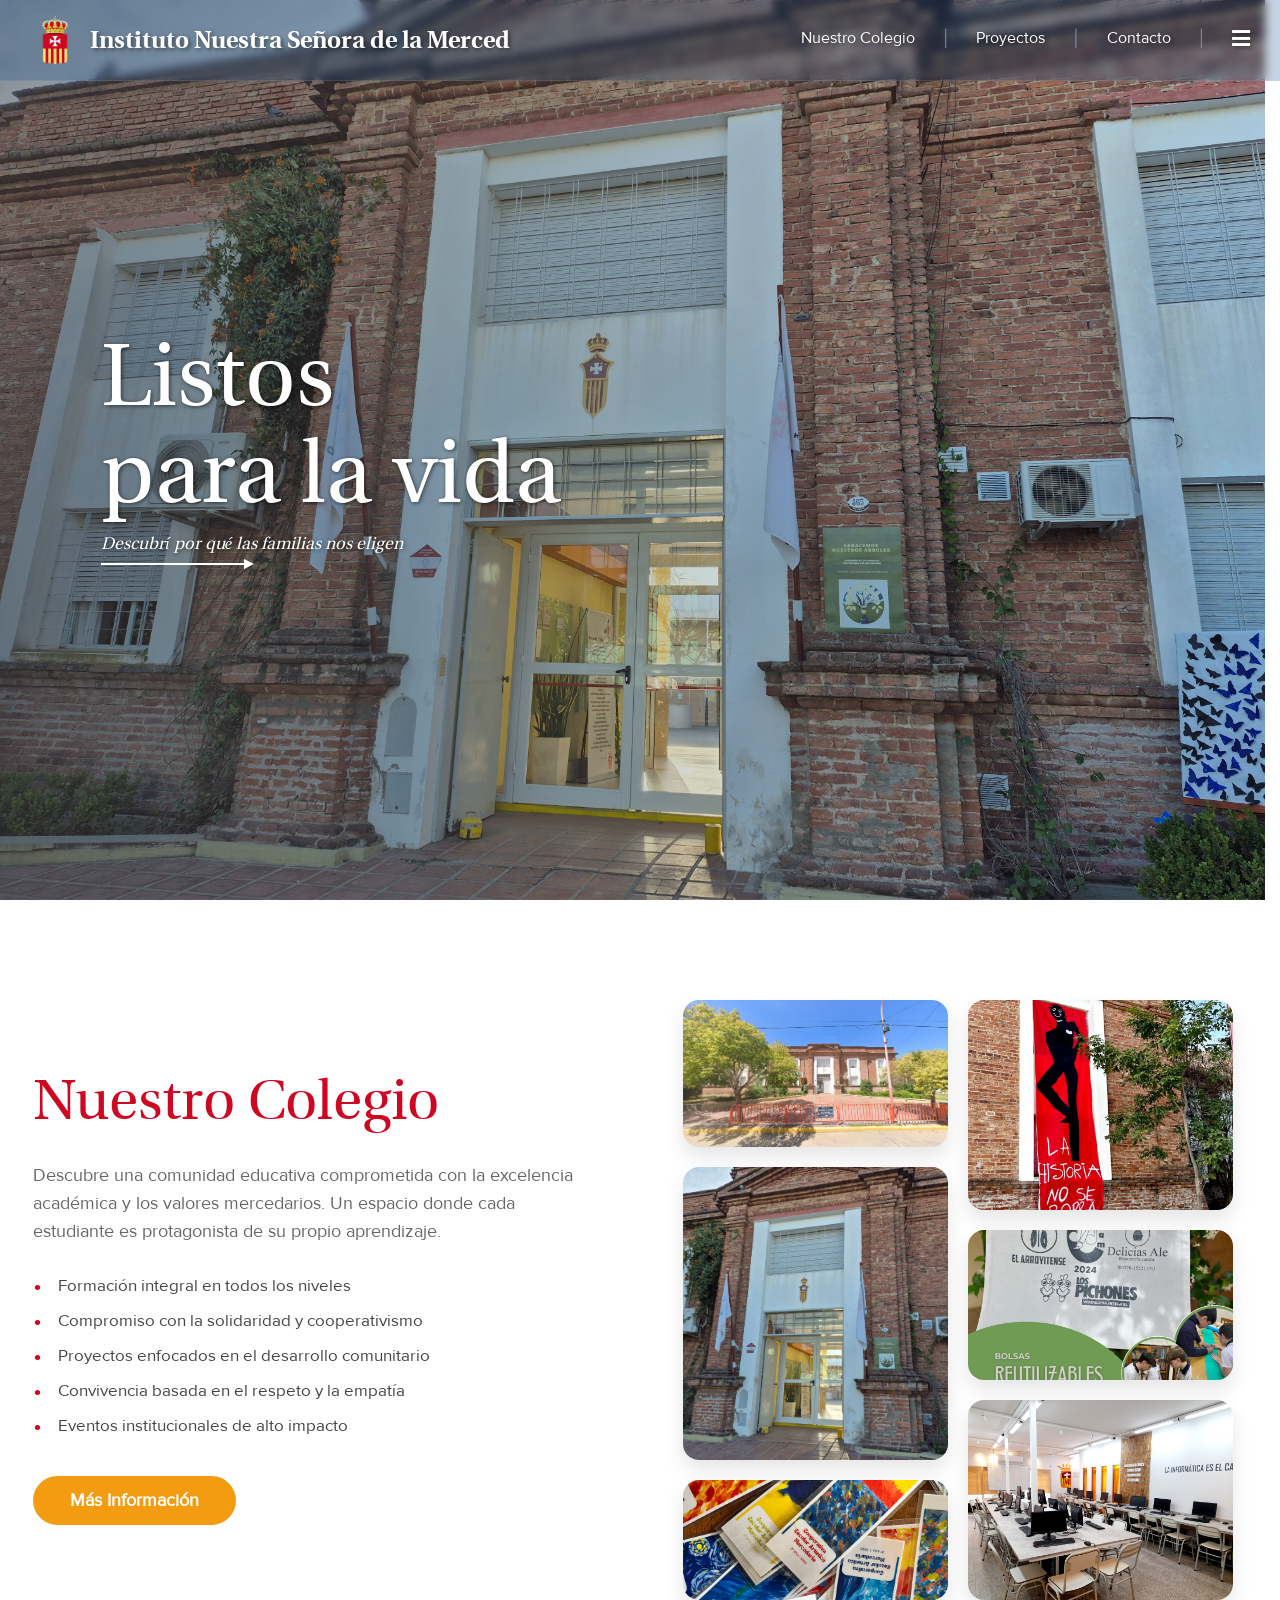
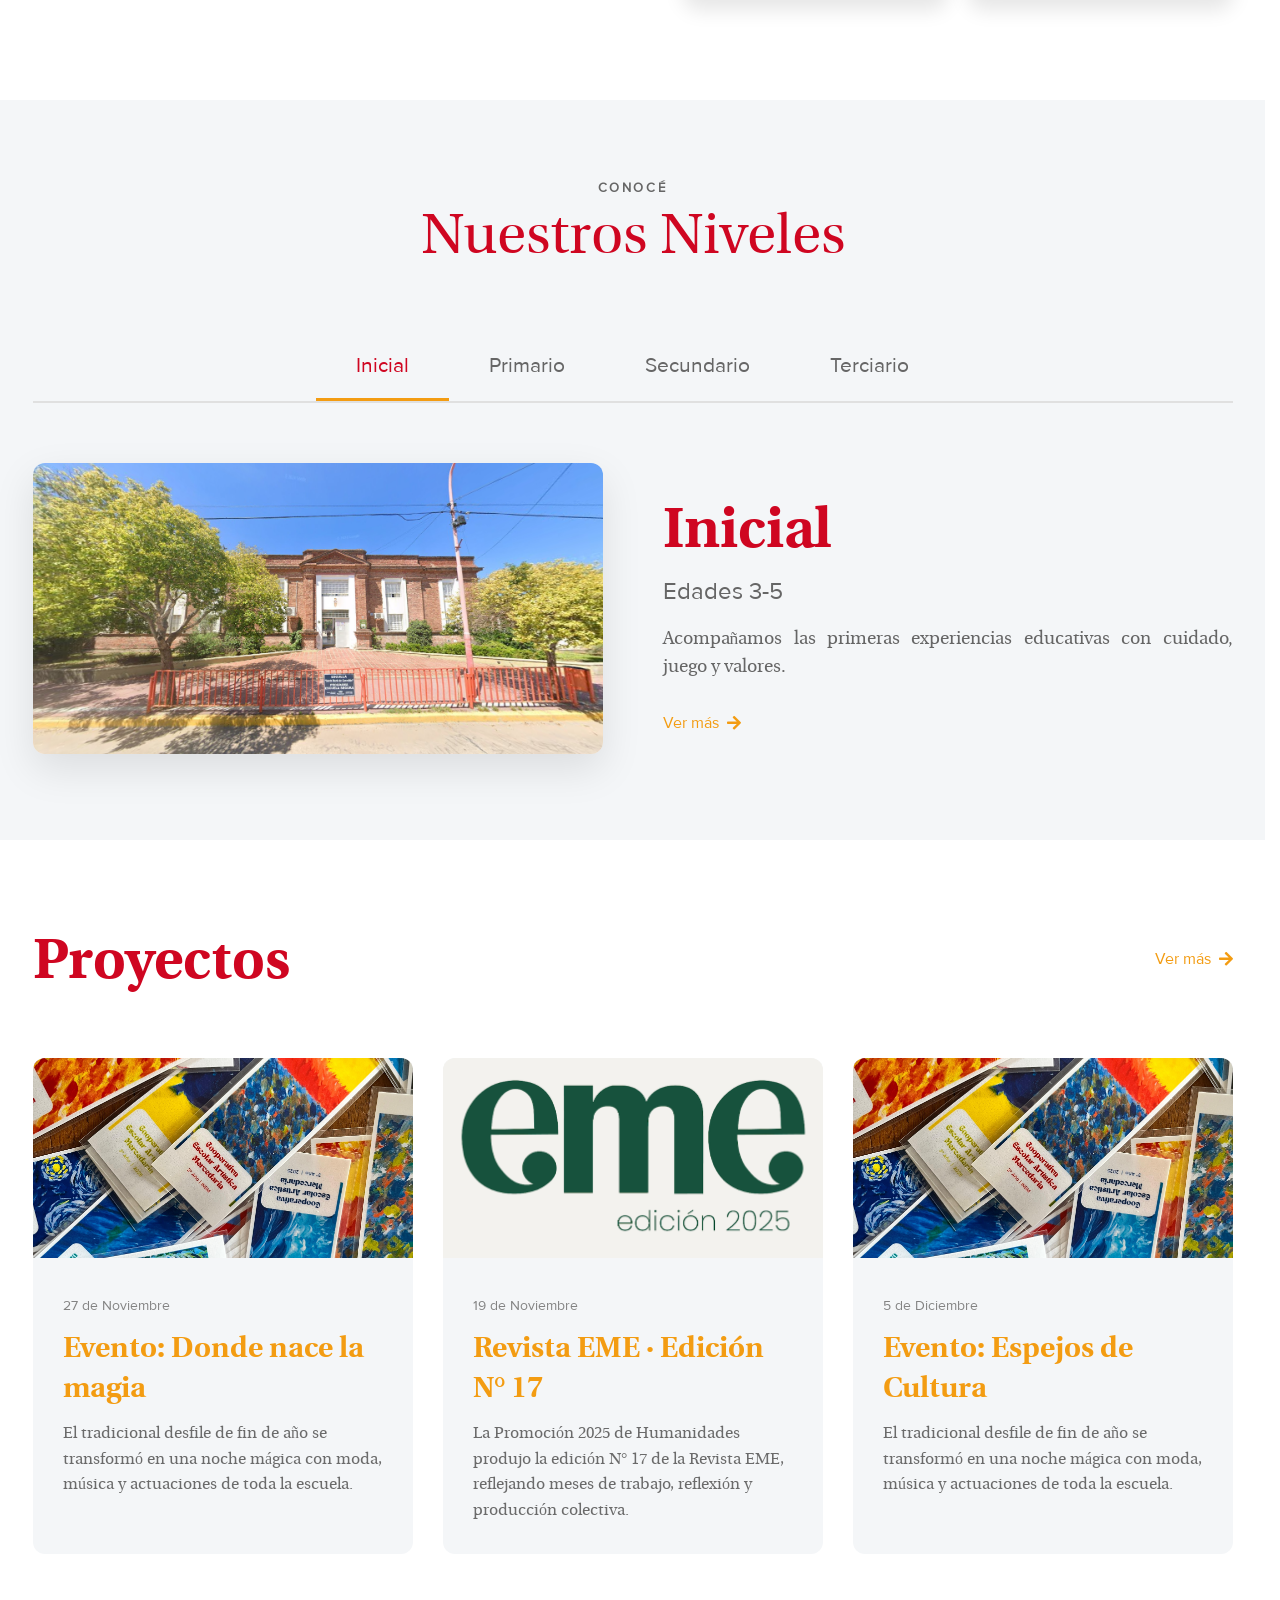
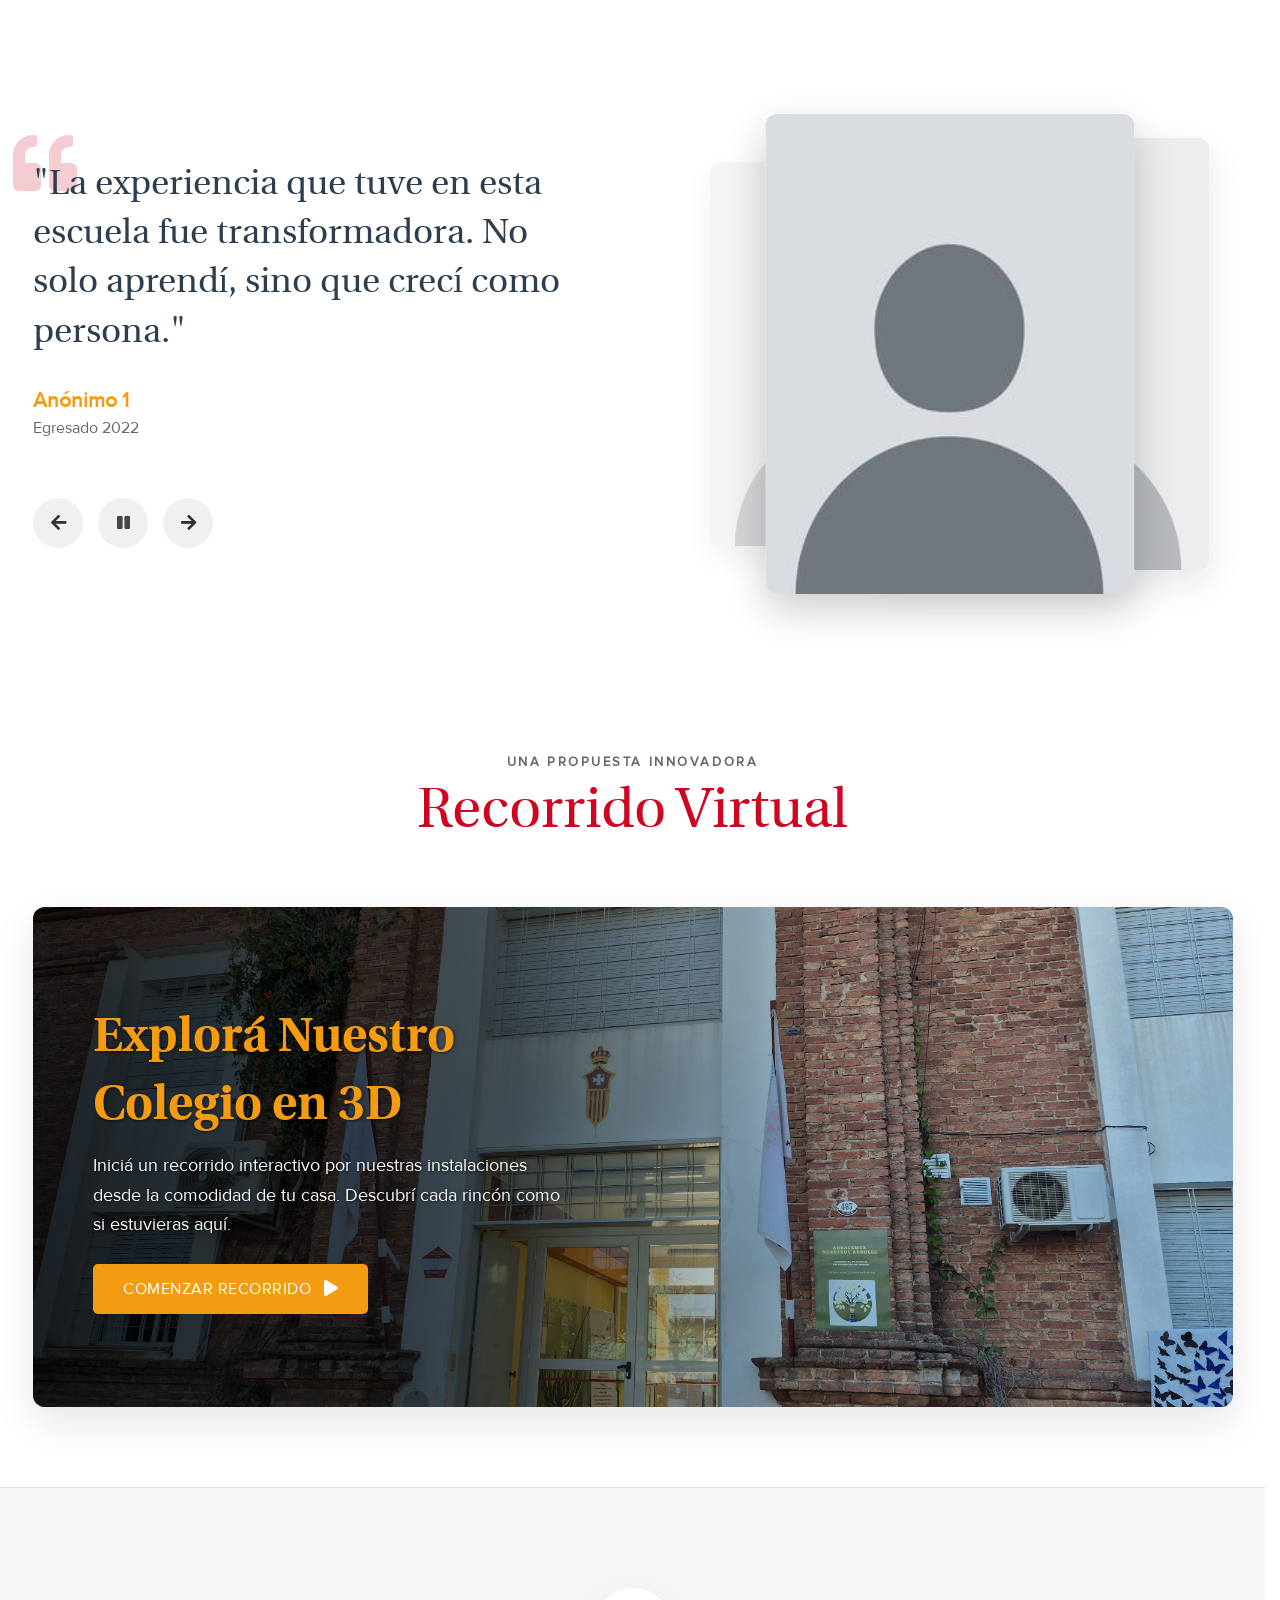
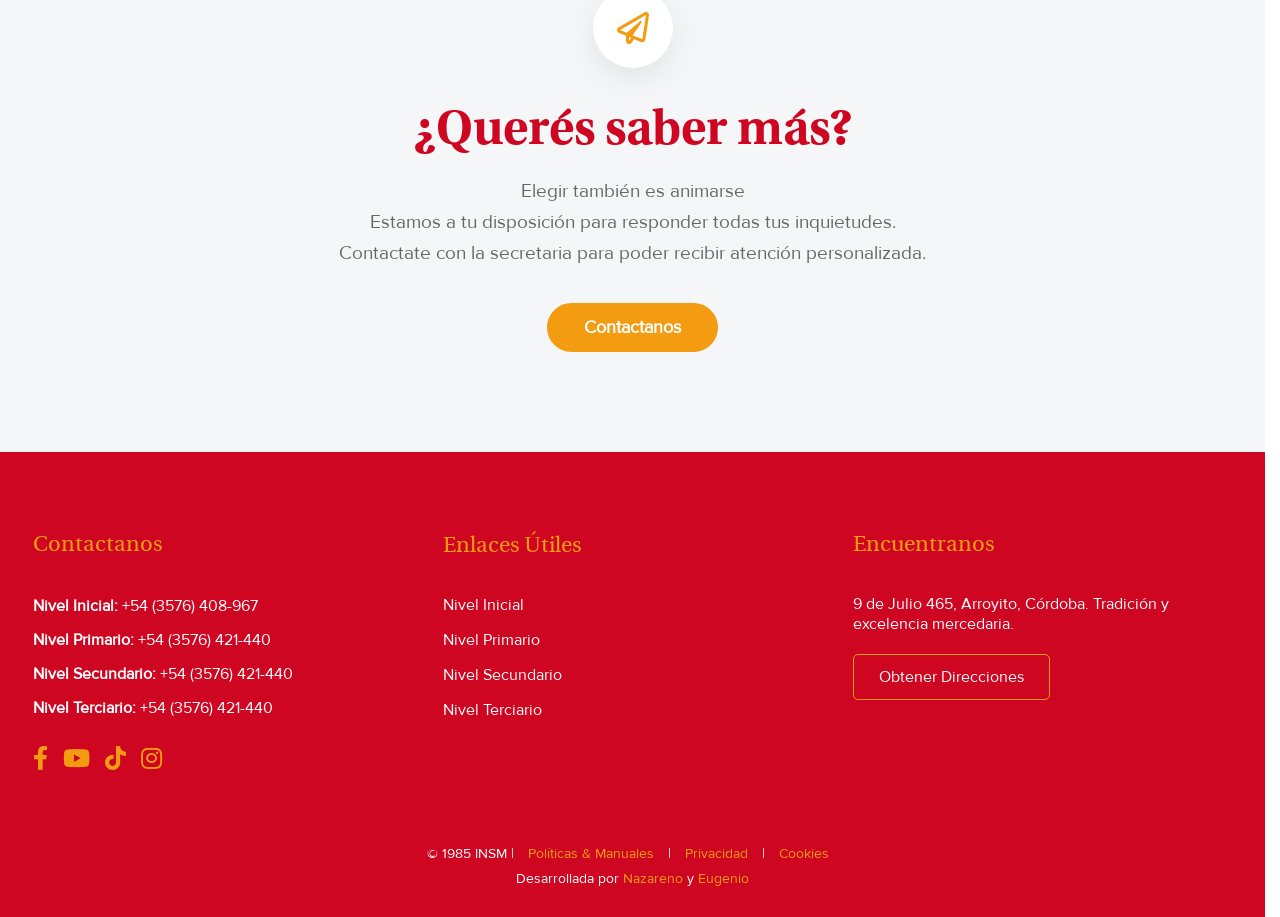
==== index.html @ c16359c1 "rjwdihoawdiho" ====
<!doctype html>
<html lang="es">
	<head>
		<meta charset="UTF-8" />
		<meta name="viewport" content="width=device-width, initial-scale=1.0" />
		<title>Instituto Nuestra Señora de la Merced | INSM</title>
		<meta
			name="description"
			content="Instituto Nuestra Señora de la Merced en Arroyito, Córdoba. Ofrecemos educación integral de calidad desde Nivel Inicial hasta Terciario, con una comunidad comprometida con los valores mercedarios y la excelencia académica."
		/>
		<meta
			name="keywords"
			content="INSM,Insm,insm, Instituto Nuestra Señora de la Merced, educación, colegio, escuela, Arroyito, Córdoba, nivel inicial, primaria, secundaria, terciario, formación docente, valores mercedarios, Santa Maria del Cervellon"
		/>
		<meta name="author" content="Instituto Nuestra Señora de la Merced" />
		<meta name="robots" content="index, follow" />

		<meta property="og:type" content="website" />
		<meta property="og:title" content="Instituto Nuestra Señora de la Merced | INSM" />
		<meta
			property="og:description"
			content="Comunidad educativa en Arroyito, Córdoba. Formación integral en valores y excelencia académica para todos los niveles educativos."
		/>
		<meta property="og:image" content="img/entrada.png" />

		<meta property="twitter:card" content="summary_large_image" />
		<meta property="twitter:title" content="Instituto Nuestra Señora de la Merced | INSM" />
		<meta
			property="twitter:description"
			content="Comunidad educativa en Arroyito, Córdoba. Formación integral en valores y excelencia académica para todos los niveles educativos."
		/>
		<meta property="twitter:image" content="img/entrada.png" />

		<style>
			/* --- Fuentes --- */
			@font-face {
				font-family: 'Heuristica';
				src: url('fonts/Heuristica-Regular.ttf') format('truetype');
				font-weight: normal;
				font-style: normal;
			}

			@font-face {
				font-family: 'Heuristica';
				src: url('fonts/Heuristica-Bold.ttf') format('truetype');
				font-weight: bold;
				font-style: normal;
			}

			@font-face {
				font-family: 'ProximaNova';
				src: url('fonts/ProximaNova-Regular.ttf') format('truetype');
				font-weight: normal;
				font-style: normal;
			}

			* {
				box-sizing: border-box;
				margin: 0;
				padding: 0;
			}

			/* Optimizaciones táctiles para móviles y tablets */
			a, button, [role="button"], 
			.projects-card, .level-tab, .testimonial-btn, 
			.unity-start-btn, .unity-close-btn, .view-more-btn, 
			.shortcut-item, .back-home-btn, .side-menu-links li a, 
			.social-icons a, .get-directions a {
				-webkit-tap-highlight-color: transparent;
				touch-action: manipulation;
			}

			html,
			body {
				width: 100%;
				overflow-x: hidden;
				margin: 0;
				padding: 0;
				position: relative;
			}

			html {
				scroll-behavior: smooth;
				scrollbar-gutter: stable; /* Previene el salto de layout al ocultar el scrollbar */
				overscroll-behavior-y: none; /* Evita que el fondo se separe y rebote de forma extraña */
			}

			body {
				font-family: 'Heuristica', serif;
				color: #333;
				animation: fadeInPage 0.5s ease-in-out;
			}

			body.fade-out {
				opacity: 0;
				transition: opacity 0.25s ease-in-out;
			}

			body.no-scroll,
			html.no-scroll {
				overflow: hidden !important;
				touch-action: none;
			}

			@keyframes fadeInPage {
				from {
					opacity: 0;
				}
				to {
					opacity: 1;
				}
			}

			/* --- CORRECCIÓN DE SCROLL (Para que el menú fijo no tape el título) --- */
			section {
				scroll-margin-top: 80px; /* Ajuste para dejar espacio arriba al navegar */
			}

			/* --- Menú Lateral de Navegación Rápida (Slider) --- */
			.side-menu {
				position: fixed;
				top: 0;
				right: 0;
				width: 100%;
				height: 100vh;
				z-index: 2000;
				visibility: hidden;
				pointer-events: none;
				overflow: hidden;
				transition: visibility 0.6s; /* Permite que la animación de salida termine antes de ocultar */
			}

			.side-menu.active {
				visibility: visible;
				pointer-events: all;
				transition: none; /* Aparece instantáneamente al activar */
			}

			.side-menu-overlay {
				position: absolute;
				top: 0;
				left: 0;
				width: 100%;
				height: 100%;
				background: rgba(0, 0, 0, 0.4);
				backdrop-filter: blur(8px);
				-webkit-backdrop-filter: blur(8px);
				opacity: 0;
				transition: opacity 0.6s ease; /* Sincronizado con el panel */
			}

			.side-menu.active .side-menu-overlay {
				opacity: 1;
			}

			.side-menu-content {
				position: absolute;
				top: 0;
				right: 0;
				width: 400px;
				height: 100%;
				height: 100dvh;
				background: #ffffff;
				transform: translateX(110%);
				transition: transform 0.6s cubic-bezier(0.4, 0, 0.2, 1); /* Curva más suave y orgánica */
				padding: 40px;
				box-shadow: -15px 0 50px rgba(0, 0, 0, 0.15);
				display: flex;
				flex-direction: column;
				box-sizing: border-box;
				overflow: hidden; /* BLOQUEO DE SCROLL EN EL PANEL PRINCIPAL */
			}

			.side-menu.active .side-menu-content {
				transform: translateX(0);
			}

			.side-menu-header {
				margin-bottom: 30px;
				border-bottom: 2px solid #f39c12;
				padding-bottom: 15px;
				flex-shrink: 0;
			}

			.side-menu-header h3 {
				font-family: 'Heuristica', serif;
				font-size: 1.8em;
				color: #cf0621;
				margin: 0;
				font-weight: normal;
			}

			.side-menu-links {
				list-style: none;
				padding: 0;
				margin: 0;
				flex-grow: 1;
				overflow-y: auto; /* SE MUESTRA SOLO SI ES NECESARIO */
				overflow-x: hidden;
				padding-right: 10px;
				scrollbar-width: thin; /* Firefox */
				scrollbar-color: #f39c12 #f4f6f8; /* Firefox */
				scrollbar-gutter: stable; /* RESERVA EL ESPACIO PARA EVITAR SALTOS */
			}

			/* --- Scrollbar personalizada visible SIN interacción cuando es necesaria --- */
			.side-menu-links::-webkit-scrollbar {
				width: 8px;
				display: block !important;
			}
			.side-menu-links::-webkit-scrollbar-track {
				background: #f4f6f8 !important; /* Fondo sólido para evitar que el SO la oculte */
				border-radius: 10px;
			}
			.side-menu-links::-webkit-scrollbar-thumb {
				background-color: #f39c12 !important;
				border-radius: 10px;
				border: 2px solid #f4f6f8;
			}

			.side-menu-links li {
				margin-bottom: 8px;
				opacity: 0;
				transform: translateX(40px);
				transition: all 0.5s cubic-bezier(0.16, 1, 0.3, 1);
			}

			/* --- Ocultar Accesos Globales en Desktop y Tablet (ya están en el header) --- */
			@media (min-width: 769px) {
				.side-menu-shortcuts,
				.side-menu-footer {
					display: none;
				}
			}

			.side-menu.active .side-menu-links li {
				opacity: 1;
				transform: translateX(0);
			}

			/* Delays restaurados para animación escalonada */
			.side-menu.active .side-menu-links li:nth-child(1) {
				transition-delay: 0.15s;
			}
			.side-menu.active .side-menu-links li:nth-child(2) {
				transition-delay: 0.20s;
			}
			.side-menu.active .side-menu-links li:nth-child(3) {
				transition-delay: 0.25s;
			}
			.side-menu.active .side-menu-links li:nth-child(4) {
				transition-delay: 0.30s;
			}
			.side-menu.active .side-menu-links li:nth-child(5) {
				transition-delay: 0.35s;
			}
			.side-menu-links li a {
				display: flex;
				align-items: center;
				gap: 15px;
				padding: 12px 15px;
				text-decoration: none;
				color: #555;
				font-family: 'ProximaNova', sans-serif;
				font-size: 1.1em;
				border-radius: 12px;
				/* Aceleración de Hardware */
				will-change: transform;
				transform: translate3d(0, 0, 0);
				transition:
					transform 0.25s cubic-bezier(0.16, 1, 0.3, 1),
					background-color 0.25s ease,
					color 0.25s ease,
					padding-left 0.25s ease;
			}

			.side-menu-links li a i {
				width: 24px;
				text-align: center;
				color: #f39c12;
				font-size: 1.2em;
			}

			/* --- HOVERS: Solo para Computadoras --- */
			@media (hover: hover) {
				.side-menu-links li a:hover {
					background-color: #f4f6f8;
					color: #cf0621;
					padding-left: 20px;
				}
				.side-menu-links li a:hover i {
					color: #cf0621;
					transform: scale(1.2);
				}
				.shortcut-item:hover {
					background: #ffffff;
					border-color: #cf0621;
					color: #cf0621;
					transform: translateY(-2px);
					box-shadow: 0 4px 10px rgba(207, 6, 33, 0.1);
				}
				.shortcut-item:hover i {
					color: #cf0621;
				}
				.shortcut-item:active,
				.shortcut-item.active-press {
					background: #ffffff;
					border-color: #cf0621;
					color: #cf0621;
				}
				.back-home-btn:hover {
					background-color: #cf0621;
					transform: translate3d(0, -2px, 0);
					box-shadow: 0 5px 15px rgba(207, 6, 33, 0.2);
				}
				.back-home-btn:active,
				.back-home-btn.active-press {
					background-color: #cf0621;
				}
			}

			/* Feedback táctil suave para móviles y tablets */
			.side-menu-links li a:active,
			.side-menu-links li a.active-press {
				background-color: #f0f0f0;
				opacity: 0.8;
				transform: scale(0.95) translate3d(0, 0, 0);
				transition:
					background-color 0.15s ease,
					transform 0.15s cubic-bezier(0.16, 1, 0.3, 1);
			}

			.shortcut-item:active,
			.shortcut-item.active-press {
				background-color: #f0f0f0;
				opacity: 0.8;
				transform: scale(0.95) translate3d(0, 2px, 0);
				box-shadow: 0 2px 4px rgba(0, 0, 0, 0.05);
				transition:
					transform 0.15s cubic-bezier(0.16, 1, 0.3, 1),
					box-shadow 0.15s cubic-bezier(0.16, 1, 0.3, 1);
			}

			.back-home-btn:active,
			.back-home-btn.active-press {
				transform: scale(0.95) translate3d(0, 2px, 0);
				box-shadow: 0 2px 4px rgba(0, 0, 0, 0.1);
				transition:
					transform 0.15s cubic-bezier(0.16, 1, 0.3, 1),
					box-shadow 0.15s cubic-bezier(0.16, 1, 0.3, 1);
			}
			@media (hover: hover) {
				.shortcut-item:active,
				.shortcut-item.active-press {
					transform: scale(0.95) translate3d(0, 0, 0);
				}
				.back-home-btn:active,
				.back-home-btn.active-press {
					transform: scale(0.95) translate3d(0, 0, 0);
				}
			}

			/* --- Accesos Rápidos Globales --- */
			.side-menu-shortcuts {
				margin-top: auto; /* ANCLAJE AL FONDO */
				padding-top: 20px;
				border-top: 1px solid #eee;
				flex-shrink: 0;
			}

			.side-menu-shortcuts h4 {
				font-family: 'ProximaNova', sans-serif;
				font-size: 0.85em;
				text-transform: uppercase;
				letter-spacing: 1px;
				color: #999;
				margin: 0 0 15px 0;
			}

			.shortcut-grid {
				display: grid;
				grid-template-columns: repeat(2, 1fr);
				gap: 10px;
				align-items: stretch;
			}

			.shortcut-item {
				display: flex;
				align-items: center;
				gap: 10px;
				padding: 12px;
				background: #f8f9fa;
				border-radius: 10px;
				text-decoration: none;
				color: #666;
				font-family: 'ProximaNova', sans-serif;
				font-size: 0.9em;
				border: 1px solid transparent;
				min-height: 54px; /* Unifica el tamaño vertical */
				box-sizing: border-box;
				/* Aceleración de Hardware */
				will-change: transform, box-shadow;
				transform: translate3d(0, 0, 0);
				backface-visibility: hidden;
				transition:
					transform 0.25s cubic-bezier(0.16, 1, 0.3, 1),
					box-shadow 0.25s cubic-bezier(0.16, 1, 0.3, 1),
					background-color 0.4s cubic-bezier(0.16, 1, 0.3, 1),
					border-color 0.4s cubic-bezier(0.16, 1, 0.3, 1);
			}

			.shortcut-item i {
				color: #f39c12;
				font-size: 1.1em;
				flex-shrink: 0;
			}

			.side-menu-footer {
				margin-top: 20px;
				flex-shrink: 0;
			}

			.back-home-btn {
				display: flex;
				align-items: center;
				justify-content: center;
				gap: 10px;
				padding: 14px;
				background-color: #f39c12;
				color: white;
				text-decoration: none;
				font-family: 'ProximaNova', sans-serif;
				font-weight: bold;
				border-radius: 50px;
				/* Aceleración de Hardware */
				will-change: transform, box-shadow;
				transform: translate3d(0, 0, 0);
				backface-visibility: hidden;
				transition:
					transform 0.25s cubic-bezier(0.16, 1, 0.3, 1),
					box-shadow 0.25s cubic-bezier(0.16, 1, 0.3, 1),
					background-color 0.4s cubic-bezier(0.16, 1, 0.3, 1);
			}

			/* Adaptabilidad de tamaños finales */
			@media (max-width: 1024px) {
				.side-menu-content {
					width: 380px;
					padding: 30px;
				}
			}
			@media (max-width: 768px) {
				.side-menu-content {
					width: 340px;
					padding: 25px;
				}
			}
			@media (max-width: 480px) {
				.side-menu-content {
					width: 88%;
					padding: 20px;
				}
			}

			/* --- Animaciones de entrada --- */
			@keyframes fadeInDown {
				from {
					opacity: 0;
					transform: translateY(-20px);
				}
				to {
					opacity: 1;
					transform: translateY(0);
				}
			}

			@keyframes fadeInUp {
				from {
					opacity: 0;
					transform: translateY(20px);
				}
				to {
					opacity: 1;
					transform: translateY(0);
				}
			}

			@keyframes fadeInLeft {
				from {
					opacity: 0;
					transform: translateX(-20px);
				}
				to {
					opacity: 1;
					transform: translateX(0);
				}
			}

			@keyframes fadeInRight {
				from {
					opacity: 0;
					transform: translateX(20px);
				}
				to {
					opacity: 1;
					transform: translateX(0);
				}
			}

			@keyframes fadeIn {
				from {
					opacity: 0;
				}
				to {
					opacity: 1;
				}
			}

			/* --- Header --- */
			.header-main {
				background-color: rgba(26, 79, 141, 0.25); /* Fondo 75% transparente */
				backdrop-filter: blur(5px); /* Efecto de desenfoque para mejor legibilidad */
				-webkit-backdrop-filter: blur(5px); /* Soporte para Safari */
				color: white;
				padding: 15px 30px;
				display: flex;
				justify-content: space-between;
				align-items: center;
				position: fixed; /* Cambiado de absolute a fixed */
				top: 0;
				left: 0;
				right: 0;
				z-index: 100;
				border-bottom: 1px solid rgba(255, 255, 255, 0.1); /* Sutil borde inferior */
				transition: all 0.3s ease; /* Transición suave para cambios */
			}
			.header-main .logo {
				display: flex;
				align-items: center;
				font-size: 1.5em;
				font-weight: bold;
				text-shadow: 2px 2px 4px rgba(0, 0, 0, 0.5); /* Sombra para mejor legibilidad */
			}
			.header-main .logo a {
				display: flex;
				align-items: center;
				text-decoration: none;
				color: white;
				/* Aceleración de Hardware */
				will-change: transform;
				transform: translate3d(0, 0, 0);
				transition: transform 0.25s cubic-bezier(0.16, 1, 0.3, 1);
			}
			.header-main .logo a:hover {
				color: white; /* Mantiene el color original */
			}
			.header-main .logo a:active,
			.header-main .logo a.active-press {
				transform: scale(0.95) translate3d(0, 0, 0);
				transition: transform 0.15s cubic-bezier(0.16, 1, 0.3, 1);
			}
			.header-main .logo img {
				height: 50px;
				margin-right: 10px;
			}
			.header-main nav ul {
				list-style: none;
				margin: 0;
				padding: 0;
				display: flex;
				gap: 25px;
				align-items: center;
			}
			.header-main nav ul li:not(:last-child)::after {
				content: '│';
				color: rgba(130, 163, 189, 0.8);
				margin-left: 25px;
				font-weight: bold;
			}
			.header-main nav ul li a {
				text-decoration: none;
				color: white;
				font-family: 'ProximaNova', sans-serif;
				font-size: 1em;
				text-shadow: 2px 2px 4px rgba(0, 0, 0, 0.5); /* Sombra para mejor legibilidad */
				position: relative;
				padding-bottom: 5px;
				display: inline-block;
				/* Aceleración de Hardware */
				will-change: transform;
				transform: translate3d(0, 0, 0);
				transition:
					color 0.3s ease,
					transform 0.25s cubic-bezier(0.16, 1, 0.3, 1);
			}
			.header-main nav ul li a:active,
			.header-main nav ul li a.active-press {
				transform: scale(0.95) translate3d(0, 0, 0);
				transition: transform 0.15s cubic-bezier(0.16, 1, 0.3, 1);
			}
			/* Animación de línea inferior para enlaces del menú */
			.header-main nav ul li:not(:last-child) a::after {
				content: '';
				position: absolute;
				bottom: 0;
				left: 0;
				width: 100%;
				height: 2px;
				background: linear-gradient(90deg, #fff, rgba(255, 255, 255, 0.7));
				transform: scaleX(0);
				transform-origin: left;
				transition: transform 0.4s cubic-bezier(0.25, 0.46, 0.45, 0.94);
			}
			.header-main nav ul li:not(:last-child) a:hover::after {
				transform: scaleX(1);
			}
			.header-main nav ul li a:hover {
				color: #f39c12;
			}
			.header-main .menu-icon {
				font-size: 1.3em;
				cursor: pointer;
				text-shadow: 2px 2px 4px rgba(0, 0, 0, 0.5);
				display: inline-block;
				/* Aceleración de Hardware */
				will-change: transform;
				transform: translate3d(0, 0, 0);
				transition: transform 0.25s cubic-bezier(0.16, 1, 0.3, 1);
			}
			.header-main .menu-icon:active,
			.header-main .menu-icon.active-press {
				transform: scale(0.95) translate3d(0, 0, 0);
				transition: transform 0.15s cubic-bezier(0.16, 1, 0.3, 1);
			}

			.hero-section {
				position: relative;
				width: 100%;
				height: 100vh;
				height: 100dvh;
				display: flex;
				flex-direction: column;
				justify-content: center;
				padding-left: 8%;
				box-sizing: border-box;
				text-shadow: 1px 1px 4px rgba(0, 0, 0, 0.6);
				overflow: hidden; /* Necesario para el zoom del fondo */
			}

			/* Imagen de Fondo con Zoom */
			.hero-section::after {
				content: '';
				position: absolute;
				top: 0;
				left: 0;
				width: 100%;
				height: 100%;
				background: url('img/20250806_092322.jpg') no-repeat center center;
				background-size: cover;
				z-index: 0;
				transform: scale(var(--hero-scale, 1));
				will-change: transform;
				transition: transform 0.3s ease-out;
			}

			/* Gradiente Oscuro */
			.hero-section::before {
				content: '';
				position: absolute;
				top: 0;
				left: 0;
				width: 100%;
				height: 100%;
				background: linear-gradient(to right, rgba(70, 68, 68, 0.5), rgba(0, 0, 0, 0));
				z-index: 1;
			}

			.hero-content {
				position: relative;
				z-index: 2;
			}

			.hero-line-1,
			.hero-line-2 {
				display: block;
			}

			.hero-content p {
				font-size: 1.05em;
				margin-top: 5px;
				max-width: 500px;
				color: white;
				font-style: italic;
				display: flex;
				flex-direction: column;
				gap: 8px;
				cursor: pointer;
				visibility: hidden; /* Hidden initially, shown by JS */
			}

			.hero-content h1 {
				font-size: 5.5em;
				margin: 0;
				line-height: 1.1;
				font-weight: normal;
				color: white;
				visibility: hidden; /* Hidden initially, shown by JS */
			}

			@keyframes riseIn {
				0% {
					transform: translateY(120%) scaleY(1.05);
					opacity: 0;
				}
				60% {
					transform: translateY(-6%) scaleY(0.95);
					opacity: 1;
				}
				80% {
					transform: translateY(2%) scaleY(1.02);
				}
				100% {
					transform: translateY(0) scaleY(1);
					opacity: 1; /* Ensure text remains visible */
				}
			}

			.letter {
				display: inline-block;
				opacity: 0;
				white-space: pre;
			}

			.hero-arrow {
				width: 145px;
				height: 2px;
				background-color: white;
				position: relative;
				transition: width 0.8s ease;
				align-self: flex-start;
				transform-origin: left;
			}

			.hero-arrow::after {
				content: '';
				position: absolute;
				right: -8px;
				top: -4px;
				width: 0;
				height: 0;
				border-left: 10px solid white;
				border-top: 5px solid transparent;
				border-bottom: 5px solid transparent;
				transition: transform 0.3s ease;
			}

			.hero-content p:hover .hero-arrow {
				width: 165px;
			}

			.hero-content p:hover .hero-arrow::after {
				transform: scale(1.2);
			}

			/* --- NUEVA SECCIÓN: NUESTRO COLEGIO --- */
			.college-section {
				padding: 100px 20px;
				background-color: #ffffff;
				display: flex;
				justify-content: center;
			}

			.college-container {
				max-width: 1200px;
				width: 100%;
				display: flex;
				gap: 80px;
				align-items: center;
			}

			.college-text {
				flex: 1;
				padding-right: 20px;
			}

			.college-text h2 {
				font-family: 'Heuristica', serif;
				font-size: 3.5em;
				color: #cf0621; /* Color rojo institucional */
				margin: 0 0 25px 0;
				font-weight: normal;
				line-height: 1.1;
			}

			.college-text p {
				font-family: 'ProximaNova', sans-serif;
				font-size: 1.1em;
				color: #666;
				line-height: 1.6;
				margin-bottom: 30px;
			}

			.college-features {
				list-style: none;
				padding: 0;
				margin: 0 0 40px 0;
			}

			.college-features li {
				font-family: 'ProximaNova', sans-serif;
				font-size: 1.05em;
				color: #444;
				margin-bottom: 15px;
				padding-left: 25px;
				position: relative;
			}

			.college-features li::before {
				content: '•';
				color: #cf0621; /* Punto rojo */
				font-size: 1.5em;
				position: absolute;
				left: 0;
				top: -5px;
			}

			/* Galería estilo mosaico */
			.college-gallery {
				flex: 1;
				display: flex;
				gap: 20px;
				height: 600px; /* Altura fija para controlar la proporción */
			}

			.gallery-col {
				flex: 1;
				display: flex;
				flex-direction: column;
				gap: 20px;
			}

			.gallery-col img {
				width: 100%;
				border-radius: 16px;
				object-fit: cover;
				transition: transform 0.3s ease;
				box-shadow: 0 10px 20px rgba(0, 0, 0, 0.1);
			}

			.gallery-col img:hover {
				transform: scale(1.02);
			}

			/* Control de alturas para imitar la referencia - Más irregular */
			/* Columna Izquierda: Destaca la del medio (tipo Estatua de la Libertad en ref) */
			.col-1 img:nth-child(1) {
				height: 25%;
			}
			.col-1 img:nth-child(2) {
				height: 50%;
			} /* La más alta del conjunto */
			.col-1 img:nth-child(3) {
				height: 20%;
			}

			/* Columna Derecha: Alturas variadas y desfasadas respecto a la izquierda */
			.col-2 img:nth-child(1) {
				height: 35%;
			}
			.col-2 img:nth-child(2) {
				height: 25%;
			}
			.col-2 img:nth-child(3) {
				height: 35%;
			}

			/* --- Sección de Niveles Educativos --- */
			.levels-section {
				padding: 80px 20px;
				background-color: #f4f6f8;
				text-align: center;
			}

			.levels-container {
				max-width: 1200px;
				margin: 0 auto;
			}

			.levels-title h2 {
				font-size: 0.8em;
				text-transform: uppercase;
				letter-spacing: 0.2em;
				color: #666;
				margin: 0 0 10px 0;
				font-family: 'ProximaNova', sans-serif;
			}

			.levels-title h3 {
				font-size: 3.5em;
				color: #cf0621;
				margin: 0 0 60px 0;
				font-weight: normal;
				font-family: 'Heuristica', serif;
			}

			/* Pestañas de niveles */
			.level-tabs {
				display: flex;
				justify-content: center;
				gap: 0;
				border-bottom: 2px solid #e0e0e0;
				margin-bottom: 60px;
			}

			.level-tab {
				background: none;
				border: none;
				font-size: 1.3em;
				font-family: 'ProximaNova', sans-serif;
				padding: 20px 40px;
				color: #666;
				cursor: pointer;
				border-bottom: 3px solid transparent;
				position: relative;
				/* Aceleración de Hardware */
				will-change: transform;
				transform: translate3d(0, 0, 0);
				backface-visibility: hidden;
				transition:
					transform 0.25s cubic-bezier(0.16, 1, 0.3, 1),
					color 0.4s cubic-bezier(0.16, 1, 0.3, 1),
					border-bottom-color 0.4s cubic-bezier(0.16, 1, 0.3, 1);
			}

			.level-tab.active {
				color: #cf0621;
				border-bottom-color: #f39c12;
			}

			.level-tab:hover {
				color: #f39c12;
			}

			.level-tab:active,
			.level-tab.active-press {
				transform: scale(0.95) translate3d(0, 0, 0);
				transition: transform 0.15s cubic-bezier(0.16, 1, 0.3, 1); /* Respuesta táctil rápida y suave */
			}

			/* Contenido de pestañas */
			.level-content {
				display: none;
				animation: fadeInUp 0.5s ease-out;
			}

			.level-content.active {
				display: block;
			}

			.level-grid {
				display: grid;
				grid-template-columns: 1fr 1fr;
				gap: 60px;
				align-items: center;
			}

			.level-image img {
				width: 100%;
				border-radius: 12px;
				box-shadow: 0 15px 40px rgba(0, 0, 0, 0.1);
			}

			.level-info {
				text-align: left;
			}

			.level-info h4 {
				font-size: 3.5em;
				color: #cf0621;
				margin: 0 0 10px 0;
				font-family: 'Heuristica', serif;
			}

			.level-info .age {
				font-size: 1.5em;
				color: #666;
				margin: 0 0 20px 0;
				font-family: 'ProximaNova', sans-serif;
			}

			.level-info p {
				font-size: 1.1em;
				color: #666;
				line-height: 1.6;
				margin: 0 0 30px 0;
				text-align: justify;
			}

			.arrow-link {
				display: inline-flex;
				align-items: center;
				color: #f39c12;
				text-decoration: none;
				font-family: 'ProximaNova', sans-serif;
				font-weight: 500;
				/* Aceleración de Hardware */
				will-change: transform;
				transform: translate3d(0, 0, 0);
				transition: transform 0.25s cubic-bezier(0.16, 1, 0.3, 1);
			}

			.arrow-link:hover {
				transform: translateX(5px) translate3d(0, 0, 0);
			}

			.arrow-link:active,
			.arrow-link.active-press {
				transform: scale(0.95) translate3d(0, 0, 0);
				transition: transform 0.15s cubic-bezier(0.16, 1, 0.3, 1);
			}

			.arrow-link i {
				margin-left: 8px;
				transition: transform 0.3s ease;
			}

			/* Controles para la galería de niveles en móvil */
			.level-controls {
				display: none;
				justify-content: center;
				gap: 15px;
				margin-top: 40px;
			}

			@media (max-width: 768px) {
				.level-controls {
					display: flex;
				}
				.level-tabs {
					display: none;
				}
			}

			/* --- Sección de Proyectos --- */
			.projects-section {
				padding: 80px 20px;
				background-color: #ffffff;
				color: white;
			}

			.projects-container {
				max-width: 1200px;
				margin: 0 auto;
			}

			.projects-header {
				display: flex;
				justify-content: space-between;
				align-items: center;
				margin-bottom: 60px;
			}

			.projects-header h3 {
				font-size: 3.5em;
				margin: 0;
				font-family: 'Heuristica', serif;
				color: #cf0621;
			}

			.projects-header .arrow-link {
				color: #f39c12;
			}

			.projects-grid {
				display: grid;
				grid-template-columns: repeat(auto-fit, minmax(350px, 1fr));
				gap: 30px;
			}

			.projects-card {
				background: #f4f6f8;
				border-radius: 12px;
				text-decoration: none;
				color: inherit;
				display: block;
				overflow: hidden;
				/* Aceleración de Hardware */
				will-change: transform, box-shadow;
				transform: translate3d(0, 0, 0);
				backface-visibility: hidden;
				transition:
					transform 0.25s cubic-bezier(0.16, 1, 0.3, 1),
					box-shadow 0.25s cubic-bezier(0.16, 1, 0.3, 1);
			}

			@media (hover: hover) {
				.projects-card:hover {
					transform: translate3d(0, -8px, 0);
					box-shadow: 0 15px 30px rgba(0, 0, 0, 0.15);
				}
			}

			.projects-card:active,
			.projects-card.active-press {
				transform: scale(0.95) translate3d(0, 2px, 0);
				box-shadow: 0 4px 8px rgba(0, 0, 0, 0.1);
				transition:
					transform 0.15s cubic-bezier(0.16, 1, 0.3, 1),
					box-shadow 0.15s cubic-bezier(0.16, 1, 0.3, 1); /* Respuesta táctil rápida y suave */
			}

			@media (hover: hover) {
				.projects-card:active,
				.projects-card.active-press {
					transform: scale(0.95) translate3d(0, -2px, 0);
				}
			}

			.projects-card img {
				width: 100%;
				height: 200px;
				object-fit: cover;
				pointer-events: none; /* Asegura que los eventos táctiles se propaguen al contenedor en móviles */
			}

			.projects-card-content {
				padding: 30px;
			}

			.projects-card .date {
				font-size: 0.9em;
				color: #838383;
				margin-bottom: 10px;
				font-family: 'ProximaNova', sans-serif;
			}

			.projects-card h4 {
				font-size: 1.8em;
				margin: 0 0 15px 0;
				font-family: 'Heuristica', serif;
				color: #f39c12;
				/* Regla: Salto de palabra completa por defecto. Guion manual solo si desborda. */
				word-break: normal;
				overflow-wrap: break-word;
				hyphens: manual;
				-webkit-hyphens: manual;
				text-align: left;
			}

			.projects-card p {
				color: #6b6b6b;
				line-height: 1.6;
				margin: 0;
				/* Regla: Salto de palabra completa por defecto. Guion manual solo si desborda. */
				word-break: normal;
				overflow-wrap: break-word;
				hyphens: manual;
				-webkit-hyphens: manual;
				text-align: left;
			}

			/* --- Sección de Testimonios --- */
			.testimonials-section {
				padding: 80px 20px;
				background-color: #ffffff;
			}

			.testimonials-container {
				max-width: 1200px;
				margin: 0 auto;
			}

			.testimonials-grid {
				display: grid;
				grid-template-columns: 1fr 1fr;
				gap: 80px;
				align-items: center;
			}

			.testimonial-text {
				position: relative;
			}

			.quote-icon {
				font-size: 4em;
				color: #cf0621;
				opacity: 0.2;
				position: absolute;
				top: -30px;
				left: -20px;
			}

			/* Contenedor para los slides de texto */
			#testimonial-text-container {
				display: grid;
				align-items: start;
				overflow: hidden;
				transition: height 0.4s cubic-bezier(0.4, 0, 0.2, 1);
				/* Altura dinámica basada en el contenido */
			}

			.testimonial-slide {
				grid-area: 1 / 1;
				width: 100%;
				opacity: 0;
				transform: translateX(30px);
				transition:
					opacity 0.5s ease-in-out,
					transform 0.5s ease-in-out;
				pointer-events: none;
			}

			.testimonial-slide.active {
				opacity: 1;
				transform: translateX(0);
				pointer-events: auto;
			}

			.testimonial-quote {
				font-size: 2.2em;
				line-height: 1.4;
				margin: 0 0 30px 0;
				font-family: 'Heuristica', serif;
				color: #2c3e50;
			}

			.testimonial-author {
				font-size: 1.3em;
				font-weight: bold;
				margin: 0 0 5px 0;
				color: #f39c12;
				font-family: 'ProximaNova', sans-serif;
				position: relative;
			}

			.testimonial-role {
				color: #666;
				margin: 0;
				font-family: 'ProximaNova', sans-serif;
			}

			.testimonial-controls {
				display: flex;
				gap: 15px;
				margin-top: 60px; /* Aumentado para mayor separación */
			}

			.testimonial-btn {
				width: 50px;
				height: 50px;
				border-radius: 50%;
				background-color: #f0f0f0;
				border: none;
				display: flex;
				align-items: center;
				justify-content: center;
				cursor: pointer;
				color: #333;
				font-size: 1.1em;
				/* Aceleración de Hardware */
				will-change: transform;
				transform: translate3d(0, 0, 0);
				backface-visibility: hidden;
				transition:
					transform 0.25s cubic-bezier(0.16, 1, 0.3, 1),
					background-color 0.4s cubic-bezier(0.16, 1, 0.3, 1),
					color 0.4s cubic-bezier(0.16, 1, 0.3, 1);
			}

			@media (hover: hover) {
				.testimonial-btn:hover {
					background-color: #cf0621;
					color: white;
				}
				.testimonial-btn:active,
				.testimonial-btn.active-press {
					background-color: #cf0621;
					color: white;
				}
			}
			.testimonial-btn:active,
			.testimonial-btn.active-press {
				transform: scale(0.95) translate3d(0, 2px, 0);
				transition: transform 0.15s cubic-bezier(0.16, 1, 0.3, 1); /* Respuesta táctil rápida y suave */
			}

			.testimonial-btn i.fa-pause,
			.testimonial-btn i.fa-play {
				font-size: 0.85em;
				opacity: 0.9;
			}

			.testimonial-images {
				position: relative;
				height: 480px;
			}

			.testimonial-img {
				position: absolute;
				width: 66%;
				height: 100%;
				object-fit: cover;
				border-radius: 12px;
				transition: all 0.6s cubic-bezier(0.25, 0.46, 0.45, 0.94);
				box-shadow: 0 15px 40px rgba(0, 0, 0, 0.2);
			}

			.close-menu {
				color: white;
				font-size: 1.5em;
				cursor: pointer;
				background: none;
				border: none;
			}
			.menu-content {
				display: grid;
				grid-template-columns: repeat(4, 1fr);
				gap: 1px;
				height: calc(100vh - 80px);
				background-color: rgba(150, 150, 150, 0.25);
				backdrop-filter: blur(5px);
			}
			.menu-section {
				background-color: rgba(150, 150, 150, 0.25);
				backdrop-filter: blur(5px);
				padding: 30px 20px;
				display: flex;
				flex-direction: column;
			}
			.menu-section h3 {
				color: #cf0621;
				font-family: 'ProximaNova', sans-serif;
				font-size: 1.4em;
				margin: 0 0 20px 0;
				font-weight: bold;
				padding-bottom: 10px;
				position: relative;
				display: inline-block;
				cursor: pointer;
			}
			.menu-section h3::after {
				content: '';
				position: absolute;
				left: 0;
				bottom: 0;
				width: 0;
				height: 2px;
				background-color: #f39c12;
				transition: width 0.3s cubic-bezier(0.075, 0.82, 0.165, 1);
			}
			.menu-section h3:hover::after {
				width: 100%;
			}
			.menu-section ul {
				list-style: none;
				padding: 0;
				margin: 0;
				flex-grow: 1;
			}
			.menu-section ul li {
				margin-bottom: 12px;
			}
			.menu-section ul li a {
				color: rgb(255, 255, 255);
				text-decoration: none;
				font-family: 'ProximaNova', sans-serif;
				font-size: 1em;
				transition: color 0.2s ease;
				background: none;
				padding: 0;
			}
			.menu-section ul li a:hover {
				color: #f39c12;
				text-decoration: underline;
			}

			/* --- Menú desplegable Estilo Móvil (Tipo App) --- */
			.dropdown-menu {
				position: fixed;
				top: 0;
				left: 0;
				width: 100%;
				height: 100vh;
				background-color: #ffffff;
				z-index: 2000;
				display: block; /* Siempre en el DOM, controlado por transform */
				transform: translateX(100%); /* Oculto a la derecha */
				transition: transform 0.3s cubic-bezier(0.4, 0, 0.2, 1);
				overflow-y: auto;
			}

			.dropdown-menu.show {
				transform: translateX(0);
			}

			.mobile-menu-header {
				display: flex;
				justify-content: space-between;
				align-items: center;
				padding: 20px;
				border-bottom: 1px solid #f0f0f0;
				background-color: #fff;
				position: sticky;
				top: 0;
				z-index: 10;
			}

			.mobile-menu-logo {
				display: flex;
				align-items: center;
				font-size: 1.2em;
				font-weight: bold;
				color: #333;
			}

			.mobile-menu-logo img {
				height: 40px; /* Tamaño ajustado para móvil */
				margin-right: 10px;
				width: auto;
			}

			.close-menu-btn {
				background: none;
				border: none;
				font-size: 1.5em; /* Tamaño similar a la X de la imagen */
				color: #cf0621;
				cursor: pointer;
				padding: 5px;
				display: flex;
				align-items: center;
				/* Aceleración de Hardware */
				will-change: transform;
				transform: translate3d(0, 0, 0);
				transition: transform 0.25s cubic-bezier(0.16, 1, 0.3, 1);
			}
			.close-menu-btn:active,
			.close-menu-btn.active-press {
				transform: scale(0.95) translate3d(0, 0, 0);
				transition: transform 0.15s cubic-bezier(0.16, 1, 0.3, 1);
			}

			.mobile-menu-list {
				list-style: none;
				padding: 0;
				margin: 10px 0 0 0;
			}

			.mobile-menu-list li a {
				display: flex;
				justify-content: space-between;
				align-items: center;
				padding: 18px 25px;
				text-decoration: none;
				color: #333;
				font-family: 'ProximaNova', sans-serif;
				font-size: 1.1em;
				transition: background-color 0.2s, transform 0.25s cubic-bezier(0.16, 1, 0.3, 1);
				will-change: transform;
				transform: translate3d(0, 0, 0);
			}

			.mobile-menu-list li a:active,
			.mobile-menu-list li a.active-press {
				transform: scale(0.95) translate3d(0, 0, 0);
				transition: transform 0.15s cubic-bezier(0.16, 1, 0.3, 1);
			}

			.mobile-menu-list li a:hover {
				background-color: #f9f9f9;
				color: #cf0621;
			}

			.mobile-menu-list li a i {
				color: #f39c12;
				font-size: 0.9em;
			}

			.mobile-menu-list li a:hover i {
				color: #cf0621;
			}

			.mobile-menu-highlight {
				margin-top: 10px;
				border-top: 8px solid #f39c12; /* Separador grueso estilo móvil con color secundario */
				padding-top: 10px;
				padding-bottom: 40px;
			}

			.mobile-menu-highlight h4 {
				padding: 15px 25px 5px 25px;
				font-family: 'ProximaNova', sans-serif;
				font-size: 1em;
				color: #cf0621;
				font-weight: normal;
				margin: 0;
			}

			.mobile-menu-highlight a {
				display: flex;
				justify-content: space-between;
				align-items: center;
				padding: 18px 25px;
				text-decoration: none;
				color: #333;
				font-family: 'ProximaNova', sans-serif;
				font-size: 1.1em;
				font-weight: 600; /* Un poco más grueso */
				transition: background-color 0.2s, transform 0.25s cubic-bezier(0.16, 1, 0.3, 1);
				will-change: transform;
				transform: translate3d(0, 0, 0);
			}

			.mobile-menu-highlight a:active,
			.mobile-menu-highlight a.active-press {
				transform: scale(0.95) translate3d(0, 0, 0);
				transition: transform 0.15s cubic-bezier(0.16, 1, 0.3, 1);
			}

			.mobile-menu-highlight a.highlight-red {
				color: #cf0621;
			}

			.mobile-menu-highlight a:hover {
				background-color: #f9f9f9;
			}

			/* --- Footer --- */
			.footer {
				background-color: #cf0621;
				color: #ffffff;
				padding: 80px 20px 20px 20px;
				font-family: 'ProximaNova', sans-serif;
				position: relative;
			}
			.footer-container {
				display: flex;
				justify-content: space-between;
				align-items: flex-start;
				max-width: 1200px;
				margin: 0 auto;
				width: 100%;
				gap: 30px;
			}
			.footer-column {
				flex: 1;
				display: flex;
				flex-direction: column;
				align-items: flex-start;
				text-align: left;
			}
			.footer-column-wrapper {
				width: 100%;
				max-width: 400px;
			}
			.footer-column h3 {
				color: #f39c12;
				font-size: 1.4em;
				margin-bottom: 25px;
				position: relative;
				font-weight: normal;
				font-family: 'Heuristica', serif;
				white-space: nowrap;
			}
			.footer-column h3::after {
				content: '';
				display: block;
				width: 50px;
				height: 2px;
				background-color: #cf0621;
				margin-top: 8px;
			}
			.footer-column ul {
				list-style: none;
				padding: 0;
				margin: 0;
			}
			.footer-column ul li {
				margin-bottom: 15px;
			}
			.footer-column ul li a {
				color: #fff;
				text-decoration: none;
				transition: color 0.3s ease, transform 0.25s cubic-bezier(0.16, 1, 0.3, 1);
				will-change: transform;
				transform: translate3d(0, 0, 0);
				display: inline-block;
			}
			.footer-column ul li a:active,
			.footer-column ul li a.active-press {
				transform: scale(0.95) translate3d(0, 0, 0);
				transition: transform 0.15s cubic-bezier(0.16, 1, 0.3, 1);
			}
			@media (hover: hover) {
				.footer-column ul li a:hover {
					color: #f39c12;
					text-decoration: none;
				}
			}
			.contact-info p {
				margin: 0 0 10px 0;
				line-height: 1.5;
				white-space: nowrap; /* Evita que el número de teléfono salte a la siguiente línea */
			}
			.contact-info a {
				color: #fff;
				text-decoration: none;
				transition: color 0.3s ease, transform 0.25s cubic-bezier(0.16, 1, 0.3, 1);
				will-change: transform;
				transform: translate3d(0, 0, 0);
				display: inline-block;
			}
			.contact-info a:active,
			.contact-info a.active-press {
				transform: scale(0.95) translate3d(0, 0, 0);
				transition: transform 0.15s cubic-bezier(0.16, 1, 0.3, 1);
			}
			@media (hover: hover) {
				.contact-info a:hover {
					color: #f39c12;
					text-decoration: none;
				}
			}
			.social-icons {
				display: flex;
				gap: 15px;
				margin-top: 25px;
			}
			.social-icons a {
				color: #f39c12;
				font-size: 1.5em;
				display: inline-block; /* Ensure transform works */
				/* Aceleración de Hardware */
				will-change: transform;
				transform: translate3d(0, 0, 0);
				backface-visibility: hidden;
				transition:
					transform 0.25s cubic-bezier(0.16, 1, 0.3, 1),
					color 0.4s cubic-bezier(0.16, 1, 0.3, 1);
			}
			@media (hover: hover) {
				.social-icons a:hover {
					color: #fff;
					transform: scale(1.2) translate3d(0, 0, 0);
				}
			}
			.social-icons a:active,
			.social-icons a.active-press {
				transform: scale(0.95) translate3d(0, 1px, 0);
				transition: transform 0.15s cubic-bezier(0.16, 1, 0.3, 1); /* Respuesta táctil rápida y suave */
			}
			.footer-map-container {
				position: relative;
			}
			.footer-map-container img {
				width: 100%;
				height: auto;
			}
			.get-directions {
				margin-top: 20px;
			}

			/* Animación Ripple adaptada */
			@keyframes ripple {
				0% {
					transform: scale(1);
					opacity: 0.8;
				}
				100% {
					transform: scale(1.3, 1.5);
					opacity: 0;
				}
			}

			.get-directions a {
				display: inline-block;
				padding: 12px 25px;
				border: 1px solid #f39c12;
				color: #fff;
				text-decoration: none;
				border-radius: 5px;
				/* Aceleración de Hardware */
				will-change: transform, box-shadow;
				transform: translate3d(0, 0, 0);
				backface-visibility: hidden;
				transition:
					background-color 0.4s cubic-bezier(0.16, 1, 0.3, 1),
					border-color 0.4s cubic-bezier(0.16, 1, 0.3, 1),
					transform 0.25s cubic-bezier(0.16, 1, 0.3, 1),
					box-shadow 0.25s cubic-bezier(0.16, 1, 0.3, 1);
			}

			@media (hover: hover) {
				.get-directions a:hover {
					background-color: #f39c12;
					border-color: #f39c12;
					transform: translate3d(0, -2px, 0);
					box-shadow: 0 4px 10px rgba(243, 156, 18, 0.2);
				}
			}

			.get-directions a:active,
			.get-directions a.active-press {
				transform: scale(0.95) translate3d(0, 2px, 0);
				box-shadow: 0 1px 3px rgba(0, 0, 0, 0.15);
				transition:
					transform 0.15s cubic-bezier(0.16, 1, 0.3, 1),
					box-shadow 0.15s cubic-bezier(0.16, 1, 0.3, 1);
			}
			@media (hover: hover) {
				.get-directions a:active,
				.get-directions a.active-press {
					transform: scale(0.95) translate3d(0, 0, 0);
				}
			}
			.footer-bottom {
				border-top: 1px solid #cf0621;
				padding-top: 20px;
				margin-top: 50px;
				text-align: center;
				font-size: 0.9em;
			}
			.footer-bottom-links a {
				color: #f39c12;
				margin: 0 10px;
				text-decoration: none;
				transition: transform 0.25s cubic-bezier(0.16, 1, 0.3, 1);
				will-change: transform;
				transform: translate3d(0, 0, 0);
				display: inline-block;
			}
			.footer-bottom-links a:active,
			.footer-bottom-links a.active-press {
				transform: scale(0.95) translate3d(0, 0, 0);
				transition: transform 0.15s cubic-bezier(0.16, 1, 0.3, 1);
			}
			@media (hover: hover) {
				.footer-bottom-links a:hover {
					text-decoration: underline;
				}
			}
			.footer-bottom-logos {
				display: flex;
				justify-content: center;
				align-items: center;
				gap: 20px;
				margin-top: 10px;
			}
			.footer-bottom-logos img {
				height: 40px;
				filter: grayscale(100%);
				opacity: 0.6;
			}

			/* --- NUEVOS ESTILOS: RECORRIDO VIRTUAL --- */
			.virtual-tour-section {
				padding: 80px 20px;
				background-color: #ffffff;
				text-align: center;
			}

			.virtual-tour-container {
				max-width: 1200px;
				margin: 0 auto;
			}

			/* El .levels-title se reutiliza para el título de esta sección */

			.unity-box {
				position: relative;
				border-radius: 12px;
				overflow: hidden;
				box-shadow: 0 15px 40px rgba(0, 0, 0, 0.1);
				margin-top: 60px; /* Separación del título */
			}

			#unity-teaser {
				background: url('img/20250806_092322.jpg') no-repeat center center;
				background-size: cover;
				height: 500px;
				display: flex;
				align-items: center;
				text-align: left;
				color: white;
			}

			#unity-teaser::before {
				content: '';
				position: absolute;
				top: 0;
				left: 0;
				width: 100%;
				height: 100%;
				background: linear-gradient(
					to right,
					rgba(0, 0, 0, 0.8) 0%,
					rgba(0, 0, 0, 0.6) 40%,
					rgba(0, 0, 0, 0) 70%
				);
				z-index: 1;
			}

			.unity-overlay-content {
				position: relative;
				z-index: 2;
				padding: 40px 60px;
				max-width: 50%;
				text-shadow: 1px 1px 3px rgba(0, 0, 0, 0.6);
			}

			.unity-overlay-content h4 {
				font-family: 'Heuristica', serif;
				font-size: 3em;
				font-weight: bold;
				margin: 0 0 15px 0;
				color: #f39c12; /* Color de acento del sitio */
			}

			.unity-overlay-content p {
				font-family: 'ProximaNova', sans-serif;
				font-size: 1.15em;
				line-height: 1.6;
				margin-bottom: 25px;
			}

			.unity-start-btn {
				background-color: #f39c12;
				color: white;
				border: none;
				padding: 15px 30px;
				font-family: 'ProximaNova', sans-serif;
				font-size: 1em;
				font-weight: 500;
				border-radius: 5px;
				cursor: pointer;
				text-transform: uppercase;
				letter-spacing: 0.5px;
				/* Aceleración de Hardware */
				will-change: transform, box-shadow;
				transform: translate3d(0, 0, 0);
				backface-visibility: hidden;
				transition:
					transform 0.25s cubic-bezier(0.16, 1, 0.3, 1),
					box-shadow 0.25s cubic-bezier(0.16, 1, 0.3, 1),
					background-color 0.4s cubic-bezier(0.16, 1, 0.3, 1);
			}

			@media (hover: hover) {
				.unity-start-btn:hover {
					background-color: #cf0621; /* Color primario del sitio */
					transform: translate3d(0, -2px, 0);
					box-shadow: 0 5px 15px rgba(0, 0, 0, 0.2);
				}
				.unity-start-btn:active,
				.unity-start-btn.active-press {
					background-color: #cf0621;
				}
			}
			.unity-start-btn:active,
			.unity-start-btn.active-press {
				transform: scale(0.95) translate3d(0, 2px, 0);
				box-shadow: 0 2px 4px rgba(0, 0, 0, 0.1);
				transition:
					transform 0.15s cubic-bezier(0.16, 1, 0.3, 1),
					box-shadow 0.15s cubic-bezier(0.16, 1, 0.3, 1);
			}
			@media (hover: hover) {
				.unity-start-btn:active,
				.unity-start-btn.active-press {
					transform: scale(0.95) translate3d(0, 0, 0);
				}
			}

			#unity-game-container {
				background: #1c1c1c; /* Fondo oscuro para el juego */
				padding: 0;
				height: 600px;
			}

			#unity-iframe {
				display: block;
				border: none;
				width: 100%;
				height: 100%; /* Ocupa el 100% del contenedor padre */
			}

			.unity-close-btn {
				position: absolute;
				top: 15px;
				right: 15px;
				background: rgba(0, 0, 0, 0.5);
				color: white;
				border: 1px solid rgba(255, 255, 255, 0.3);
				border-radius: 50%;
				width: 40px;
				height: 40px;
				font-size: 1.2em;
				cursor: pointer;
				z-index: 10;
				display: flex;
				align-items: center;
				justify-content: center;
				/* Aceleración de Hardware */
				will-change: transform;
				transform: translate3d(0, 0, 0);
				backface-visibility: hidden;
				transition:
					transform 0.25s cubic-bezier(0.16, 1, 0.3, 1),
					background-color 0.4s cubic-bezier(0.16, 1, 0.3, 1),
					border-color 0.4s cubic-bezier(0.16, 1, 0.3, 1);
			}

			@media (hover: hover) {
				.unity-close-btn:hover {
					background: #cf0621;
					border-color: #cf0621;
					transform: scale(1.1) translate3d(0, 0, 0);
				}
				.unity-close-btn:active,
				.unity-close-btn.active-press {
					background: #cf0621;
					border-color: #cf0621;
				}
			}
			.unity-close-btn:active,
			.unity-close-btn.active-press {
				transform: scale(0.95) translate3d(0, 2px, 0);
				transition: transform 0.15s cubic-bezier(0.16, 1, 0.3, 1); /* Respuesta táctil rápida y suave */
			}

			/* --- INICIO: CÓDIGO DE BOTONES --- */
			.view-more-container {
				display: flex;
				justify-content: center;
				gap: 20px;
				flex-wrap: wrap; /* Para que se vea bien en móvil */
				margin-top: 30px; /* Reduje el margen superior */
			}
			.view-more-btn {
				background-color: transparent;
				color: #ffffff;
				background-color: #f39c12;
				border: 2px solid #f39c12;
				padding: 12px 35px;
				font-family: 'ProximaNova', sans-serif;
				font-size: 1.1em;
				font-weight: bold;
				border-radius: 50px;
				cursor: pointer;
				text-decoration: none; /* Añadido para que sirva en enlaces */
				display: inline-block; /* Para botones <a> */
				/* Aceleración de Hardware */
				will-change: transform, box-shadow;
				transform: translate3d(0, 0, 0);
				backface-visibility: hidden;
				transition:
					transform 0.25s cubic-bezier(0.16, 1, 0.3, 1),
					box-shadow 0.25s cubic-bezier(0.16, 1, 0.3, 1),
					background-color 0.4s cubic-bezier(0.16, 1, 0.3, 1),
					border-color 0.4s cubic-bezier(0.16, 1, 0.3, 1);
			}
			@media (hover: hover) {
				.view-more-btn:hover {
					color: #ffffff;
					background-color: #cf0621;
					border: 2px solid #cf0621;
					transform: translate3d(0, -3px, 0);
					box-shadow: 0 10px 20px rgba(0, 0, 0, 0.1);
				}
				.view-more-btn:active,
				.view-more-btn.active-press {
					background-color: #cf0621;
					border: 2px solid #cf0621;
				}
			}
			.view-more-btn:active,
			.view-more-btn.active-press {
				transform: scale(0.95) translate3d(0, 2px, 0);
				box-shadow: 0 2px 4px rgba(0, 0, 0, 0.1);
				transition:
					transform 0.15s cubic-bezier(0.16, 1, 0.3, 1),
					box-shadow 0.15s cubic-bezier(0.16, 1, 0.3, 1);
			}
			@media (hover: hover) {
				.view-more-btn:active,
				.view-more-btn.active-press {
					transform: scale(0.95) translate3d(0, -1px, 0);
				}
			}
			/* --- FIN: CÓDIGO DE BOTONES --- */

			/* --- SECCIÓN CONTACTO HOME --- */
			.contact-home-section {
				padding: 100px 20px;
				background-color: #f4f6f8; /* Unificado con Niveles */
				text-align: center;
				border-top: 1px solid #e0e0e0; /* Separador sutil */
			}
			.contact-home-container {
				max-width: 800px;
				margin: 0 auto;
				display: flex;
				flex-direction: column;
				align-items: center;
			}
			.contact-home-icon-box {
				width: 80px;
				height: 80px;
				background-color: #fff;
				border-radius: 50%;
				display: flex;
				justify-content: center;
				align-items: center;
				box-shadow: 0 10px 30px rgba(0, 0, 0, 0.08);
				margin-bottom: 25px;
				color: #f39c12;
				font-size: 2em;
			}
			.contact-home-title {
				font-family: 'Heuristica', serif;
				font-size: 3em;
				color: #cf0621;
				margin: 0 0 15px 0;
			}
			.contact-home-text {
				font-family: 'ProximaNova', sans-serif;
				font-size: 1.2em;
				color: #666;
				margin-bottom: 35px;
				line-height: 1.6;
				max-width: 600px;
			}

			/* --- FIN DE NUEVOS ESTILOS --- */

			/* Responsive */
			/* --- Responsive Brand Text & Icon Logic --- */
			.brand-text-desktop {
				display: inline;
				white-space: nowrap;
			}
			.brand-text-mobile {
				display: none;
			}

			/* --- Responsive Design Professional --- */

			/* Brand Text Switch for Intermediate Screens */
			@media (max-width: 1000px) {
				.brand-text-desktop {
					display: none;
				}
				.brand-text-mobile {
					display: inline;
					font-weight: bold;
					font-size: 1.2em;
				}
				.header-main .logo span {
					font-size: 1.2em; /* Increase size for INSM */
				}
			}

			/* --- TABLET (Portrait & Landscape) --- */
			@media (min-width: 601px) and (max-width: 1366px) and (pointer: coarse) {
				.college-section,
				.levels-section,
				.projects-section,
				.testimonials-section,
				.virtual-tour-section,
				.contact-home-section,
				.footer {
					padding-left: 40px;
					padding-right: 40px;
				}
			}

			/* Tablet & Small Desktop (max-width: 992px) */
			@media (max-width: 992px) {
				.hero-content h1 {
					font-size: 5em;
				}
				/* Padding de contenedores unificado vía secciones */
				.footer-container {
					flex-direction: column;
					gap: 50px;
					align-items: center;
				}
				.footer-column {
					width: 100%;
					align-items: center;
					text-align: center;
				}
				.footer-column h3 {
					margin-bottom: 20px;
				}
				.footer-column ul li {
					margin-bottom: 12px;
				}
				.footer-column-wrapper {
					max-width: 100%;
					display: flex;
					flex-direction: column;
					align-items: center;
				}
				.footer-column h3::after {
					margin: 8px auto 0 auto;
				}
				.social-icons {
					justify-content: center;
				}

				/* Recorrido Virtual - HIDE on Tablet and Mobile */
				.virtual-tour-section {
					display: none !important;
				}

				/* Testimonios Tablet Optimization */
				.testimonials-grid {
					grid-template-columns: 1fr;
					gap: 40px;
				}
				.testimonial-images {
					display: none; /* Hidden to focus on text content in tablet/mobile */
				}
				.testimonial-text {
					text-align: center;
					max-width: 800px;
					margin: 0 auto;
				}
				.testimonial-quote {
					font-size: 1.8em;
				}
				.quote-icon {
					left: 50%;
					transform: translateX(-50%);
					top: -40px;
				}
				.testimonial-controls {
					justify-content: center;
					margin-top: 30px;
				}

				/* Ajustes del Dock para tablet */
				.bottom-dock {
					padding: 10px 15px;
					gap: 5px;
				}
				.dock-item {
					width: 40px;
					height: 40px;
				}
			}

			/* Mobile & Tablet Portrait (max-width: 768px) */
			@media (max-width: 768px) {
				/* Header */
				.header-main {
					padding: 15px 20px;
				}
				.header-main nav ul li:not(:last-child) {
					display: none;
				}
				.header-main .menu-icon {
					display: block;
				}
				.brand-text-desktop {
					display: none;
				}
				.brand-text-mobile {
					display: inline;
					font-size: 1.2em;
					font-weight: bold;
				}

				.header-main .logo span {
					font-size: 0.9em;
					max-width: 200px;
					line-height: 1.2;
				}

				/* Hero Section - Centered for Impact */
				.hero-section {
					padding: 0 20px 0 8%;
					justify-content: center;
					align-items: flex-start;
					text-align: left;
				}
				.hero-content h1 {
					font-size: 3.5em;
				}
				.hero-content p {
					align-items: flex-start;
					margin: 0;
				}
				.hero-arrow {
					margin-top: 5px;
					align-self: flex-start;
				}

				/* Section Spacing - Relaxed for Mobile */
				.college-section,
				.levels-section,
				.projects-section,
				.testimonials-section,
				.virtual-tour-section,
				.contact-home-section,
				.footer {
					padding: 60px 20px;
				}

				/* Stacked Layouts */
				.college-container {
					flex-direction: column;
					gap: 40px;
				}
				.college-text {
					padding-right: 0;
					text-align: center;
				}
				.college-features {
					display: table; /* shrinks to fit content */
					margin: 0 auto 30px auto; /* centers the table */
					text-align: left; /* keeps bullets and text aligned */
				}

				/* Gallery Mobile Optimization */
				.college-gallery {
					display: none; /* Hide on mobile as requested */
				}

				/* Levels & Testimonials */
				.level-grid {
					grid-template-columns: 1fr;
					gap: 40px;
				}
				.level-image {
					order: -1; /* Image first on mobile */
				}
				/* Testimonials - Mobile fine-tuning */
				.testimonial-quote {
					font-size: 1.4em; /* Slightly smaller font for mobile */
				}
				.testimonial-controls {
					margin-top: 10px;
					position: relative;
					z-index: 5;
				}

				/* Projects Grid - Adaptado para Tablet Portrait (2 columnas) y Mobile (1 columna) */
				.projects-grid {
					grid-template-columns: repeat(auto-fit, minmax(280px, 1fr));
				}
				.projects-header {
					flex-direction: column;
					gap: 20px;
					text-align: center;
				}
				.projects-header h3 {
					font-size: 2.5em;
				}

			/* Mobile (max-width: 600px) */
			@media (max-width: 600px) {
				.footer-container {
					gap: 45px; /* Más compacto para móvil */
				}
				.footer-column h3 {
					margin-bottom: 15px;
				}
				.footer-column ul li {
					margin-bottom: 10px;
				}
				.contact-info p {
					margin-bottom: 8px;
				}
			}

			/* Small Mobile (max-width: 480px) */
			@media (max-width: 480px) {
				/* Typography Adjustments */
				.college-text h2,
				.levels-title h3,
				.projects-header h3,
				.contact-home-title {
					font-size: 2em;
				}
				.level-info h4 {
					font-size: 2em;
				}

				/* Buttons Full Width */
				.view-more-container {
					flex-direction: column;
					width: 100%;
					gap: 15px;
				}
				.view-more-btn {
					width: 100%;
					text-align: center;
					box-sizing: border-box;
				}

				/* Unity Buttons */
				.unity-start-btn {
					width: 100%;
					box-sizing: border-box;
				}
			}
		</style>
		<link rel="icon" href="img/favicon.ico" type="image/ico" />
		<link
			rel="stylesheet"
			href="https://cdnjs.cloudflare.com/ajax/libs/font-awesome/5.15.4/css/all.min.css"
		/>
	</head>
	<body ontouchstart="">
		<header>
			<div class="header-main">
				<div class="logo">
					<a href="index.html">
						<img src="img/favicon.ico" alt="Logo INSM" />
						<span class="brand-text-desktop">Instituto Nuestra Señora de la Merced</span>
						<span class="brand-text-mobile">INSM</span>
					</a>
				</div>
				<nav>
					<ul>
						<li><a href="NuestroColegio.html">Nuestro Colegio</a></li>
						<li><a href="Proyectos.html">Proyectos</a></li>
						<li><a href="Contacto.html">Contacto</a></li>
						<li class="menu-icon" onclick="toggleSideMenu()"><i class="fas fa-bars"></i></li>
					</ul>
				</nav>
			</div>
		</header>

		<div class="dropdown-menu" id="dropdownMenu">
			<div class="mobile-menu-header">
				<div class="mobile-menu-logo">
					<img src="img/logo.png" alt="Logo INSM" />
					<span>INSM</span>
				</div>
				<button class="close-menu-btn" onclick="toggleMenu()">
					<i class="fas fa-times"></i>
				</button>
			</div>

			<ul class="mobile-menu-list">
				<li>
					<a href="#nuestro-colegio" onclick="toggleMenu()">
						<span>Nuestro Colegio</span>
						<i class="fas fa-chevron-right"></i>
					</a>
				</li>
				<li>
					<a href="#niveles" onclick="toggleMenu()">
						<span>Niveles</span>
						<i class="fas fa-chevron-right"></i>
					</a>
				</li>
				<li>
					<a href="#proyectos" onclick="toggleMenu()">
						<span>Proyectos</span>
						<i class="fas fa-chevron-right"></i>
					</a>
				</li>
				<li>
					<a href="#testimonios" onclick="toggleMenu()">
						<span>Testimonios</span>
						<i class="fas fa-chevron-right"></i>
					</a>
				</li>
			</ul>

			<div class="mobile-menu-highlight">
				<h4>Más opciones</h4>
				<a href="#contacto-home" onclick="toggleMenu()">
					<span>Contacto</span>
					<i class="fas fa-chevron-right"></i>
				</a>
				<!-- Elemento destacado en rojo -->
				<a href="Contacto.html" class="highlight-red" onclick="toggleMenu()">
					<span>Inscripciones</span>
					<i class="fas fa-chevron-right"></i>
				</a>
			</div>
		</div>

		<main>
			<section class="hero-section">
				<div class="hero-content">
					<h1>
						<span class="hero-line-1">Listos</span>
						<span class="hero-line-2">para la vida</span>
					</h1>
					<p>
						<a
							href="#nuestro-colegio"
							style="text-decoration: none; color: inherit; display: flex; flex-direction: column; gap: 8px;"
						>
							Descubrí por qué las familias nos eligen
							<span class="hero-arrow"></span>
						</a>
					</p>
				</div>
			</section>

			<section id="nuestro-colegio" class="college-section">
				<div class="college-container">
					<div class="college-text">
						<h2>Nuestro Colegio</h2>
						<p>
							Descubre una comunidad educativa comprometida con la excelencia académica y los
							valores mercedarios. Un espacio donde cada estudiante es protagonista de su propio
							aprendizaje.
						</p>

						<ul class="college-features">
							<li>Formación integral en todos los niveles</li>
							<li>Compromiso con la solidaridad y cooperativismo</li>
							<li>Proyectos enfocados en el desarrollo comunitario</li>
							<li>Convivencia basada en el respeto y la empatía</li>
							<li>Eventos institucionales de alto impacto</li>
						</ul>

						<a href="NuestroColegio.html" class="view-more-btn">Más Información</a>
					</div>

					<div class="college-gallery">
						<div class="gallery-col col-1">
							<img src="img/entrada.png" alt="entradas" />
							<img src="img/20250806_092322.jpg" alt="Convivencia" />
							<img src="img/Cooperativa 1.jpg" alt="Cooperativa" />
						</div>
						<div class="gallery-col col-2">
							<img src="img/Historia.jpg" alt="Cuidado Ambiente" />
							<img src="img/Cooperativa- bolsas.jpg" alt="Cooperativa Bolsas" />
							<img src="img/sala2.jpg" alt="Cooperativa 2" />
						</div>
					</div>
				</div>
			</section>

			<section id="niveles" class="levels-section">
				<div class="levels-container">
					<div class="levels-title">
						<h2>Conocé</h2>
						<h3>Nuestros Niveles</h3>
					</div>
					<div class="level-tabs">
						<button class="level-tab active" data-level="inicial">Inicial</button>
						<button class="level-tab" data-level="primario">Primario</button>
						<button class="level-tab" data-level="secundario">Secundario</button>
						<button class="level-tab" data-level="terciario">Terciario</button>
					</div>
					<div id="levels-content">
						<div class="level-content active" data-level-content="inicial">
							<div class="level-grid">
								<div class="level-image">
									<img src="img/entrada.png" alt="Nivel Inicial" />
								</div>
								<div class="level-info">
									<h4>Inicial</h4>
									<div class="age">Edades 3-5</div>
									<p>
										Acompañamos las primeras experiencias educativas con cuidado, juego y valores.
									</p>
									<a href="NivelInicial.html" class="arrow-link"
										>Ver más <i class="fas fa-arrow-right"></i
									></a>
								</div>
							</div>
						</div>
						<div class="level-content" data-level-content="primario">
							<div class="level-grid">
								<div class="level-image">
									<img src="img/IMG-20250414-WA0023.jpg" alt="Nivel Primario" />
								</div>
								<div class="level-info">
									<h4>Primario</h4>
									<div class="age">Edades 6-12</div>
									<p>
										Educamos integralmente, promoviendo aprendizajes, valores y el desarrollo
										personal.
									</p>
									<a href="NivelPrimario.html" class="arrow-link">Ver más <i class="fas fa-arrow-right"></i></a>
								</div>
							</div>
						</div>
						<div class="level-content" data-level-content="secundario">
							<div class="level-grid">
								<div class="level-image"><img src="img/VIAJES.jpg" alt="Nivel Secundario" /></div>
								<div class="level-info">
									<h4>Secundario</h4>
									<div class="age">Edades 13-18</div>
									<p>Formamos jóvenes críticos, responsables y comprometidos con su futuro.</p>
									<a href="NivelSecundario.html" class="arrow-link">Ver más <i class="fas fa-arrow-right"></i></a>
								</div>
							</div>
						</div>
						<div class="level-content" data-level-content="terciario">
							<div class="level-grid">
								<div class="level-image">
									<img src="img/DIA del profesor.jpg" alt="Nivel Terciario" />
								</div>
								<div class="level-info">
									<h4>Terciario</h4>
									<div class="age">Formación Profesional</div>
									<p>Formamos docentes con valores e identidad mercedaria.</p>
									<a href="NivelTerciario.html" class="arrow-link">Ver más <i class="fas fa-arrow-right"></i></a>
								</div>
							</div>
						</div>
					</div>
					<div class="level-controls" id="level-controls">
						<button id="prev-level" class="testimonial-btn">
							<i class="fas fa-arrow-left"></i>
						</button>
						<button id="pause-level" class="testimonial-btn">
							<i class="fas fa-pause"></i>
						</button>
						<button id="next-level" class="testimonial-btn">
							<i class="fas fa-arrow-right"></i>
						</button>
					</div>
				</div>
			</section>

			<section id="proyectos" class="projects-section">
				<div class="projects-container">
					<div class="projects-header">
						<h3>Proyectos</h3>
						<a href="Proyectos.html" class="arrow-link">
							Ver más <i class="fas fa-arrow-right"></i>
						</a>
					</div>
					<div class="projects-grid" id="home-projects-grid"></div>
				</div>
			</section>

			<section id="testimonios" class="testimonials-section">
				<div class="testimonials-container">
					<div class="testimonials-grid">
						<div class="testimonial-text">
							<i class="fas fa-quote-left quote-icon"></i>
							<div id="testimonial-text-container">
								<div class="testimonial-slide active" data-testimonial="1">
									<p class="testimonial-quote">
										"La experiencia que tuve en esta escuela fue transformadora. No solo aprendí,
										sino que crecí como persona."
									</p>
									<p class="testimonial-author">Anónimo 1</p>
									<p class="testimonial-role">Egresado 2022</p>
								</div>
								<div class="testimonial-slide" data-testimonial="2">
									<p class="testimonial-quote">
										"Los profesores son apasionados y dedicados. Realmente se preocupan por el éxito
										de cada estudiante."
									</p>
									<p class="testimonial-author">Anónimo 2</p>
									<p class="testimonial-role">Egresado 2021</p>
								</div>
								<div class="testimonial-slide" data-testimonial="3">
									<p class="testimonial-quote">
										"Hice amigos para toda la vida y adquirí herramientas que me sirven todos los
										días en la universidad.Hice amigos para toda la vida y adquirí herramientas que
										me sirven todos los días en la universidad."
									</p>
									<p class="testimonial-author">Anónimo 3</p>
									<p class="testimonial-role">Egresado 2023</p>
								</div>
							</div>
							<div class="testimonial-controls">
								<button id="prev-testimonial" class="testimonial-btn">
									<i class="fas fa-arrow-left"></i>
								</button>
								<button id="pause-testimonial" class="testimonial-btn">
									<i class="fas fa-pause"></i>
								</button>
								<button id="next-testimonial" class="testimonial-btn">
									<i class="fas fa-arrow-right"></i>
								</button>
							</div>
						</div>
						<div class="testimonial-images">
							<img
								src="img/usuario_default.png"
								alt="Testimonio 1"
								class="testimonial-img"
								data-testimonial-img="1"
							/>
							<img
								src="img/usuario_default.png"
								alt="Testimonio 2"
								class="testimonial-img"
								data-testimonial-img="2"
							/>
							<img
								src="img/usuario_default.png"
								alt="Testimonio 3"
								class="testimonial-img"
								data-testimonial-img="3"
							/>
						</div>
					</div>
				</div>
			</section>

			<section id="virtual-tour" class="virtual-tour-section">
				<div class="virtual-tour-container">
					<div class="levels-title">
						<h2>UNA PROPUESTA INNOVADORA</h2>
						<h3>Recorrido Virtual</h3>
					</div>

					<div id="unity-teaser" class="unity-box">
						<div class="unity-overlay-content">
							<h4>Explorá Nuestro Colegio en 3D</h4>
							<p>
								Iniciá un recorrido interactivo por nuestras instalaciones desde la comodidad de tu
								casa. Descubrí cada rincón como si estuvieras aquí.
							</p>
							<button id="start-tour-btn" class="unity-start-btn">
								Comenzar Recorrido <i class="fas fa-play" style="margin-left: 8px"></i>
							</button>
						</div>
					</div>

					<div id="unity-game-container" class="unity-box" style="display: none">
						<button id="close-tour-btn" class="unity-close-btn" title="Cerrar recorrido">
							<i class="fas fa-times"></i>
						</button>
						<iframe
							id="unity-iframe"
							data-src="PrismaWeb/index.html"
							src=""
							width="100%"
							height="600"
							frameborder="0"
							allowfullscreen="true"
							scrolling="no"
						>
						</iframe>
					</div>

					<div class="view-more-container" id="unity-controls" style="display: none">
						<button id="fullscreen-btn" class="view-more-btn">
							<i class="fas fa-expand" style="margin-right: 8px"></i>Pantalla Completa
						</button>
						<a
							href="https://inmerced.netlify.app/"
							target="_blank"
							class="view-more-btn"
							style="text-decoration: none"
						>
							Ver Video Recorrido <i class="fas fa-external-link-alt" style="margin-left: 8px"></i>
						</a>
					</div>
				</div>
			</section>

			<section id="contacto-home" class="contact-home-section">
				<div class="contact-home-container">
					<div class="contact-home-icon-box">
						<i class="far fa-paper-plane"></i>
					</div>
					<h2 class="contact-home-title">¿Querés saber más?</h2>
					<p class="contact-home-text">
						Elegir también es animarse<br />
						Estamos a tu disposición para responder todas tus inquietudes. Contactate con la secretaria
						para poder recibir atención personalizada.
					</p>
					<a href="Contacto.html" class="view-more-btn"> Contactanos </a>
				</div>
			</section>
		</main>

		<footer class="footer">
			<div class="footer-container">
				<div class="footer-column contact-info">
					<div class="footer-column-wrapper">
						<h3>Contactanos</h3>
						<p><strong>Nivel Inicial:</strong> <a href="tel:+543576408967">+54 (3576) 408-967</a></p>
						<p><strong>Nivel Primario:</strong> <a href="tel:+543576421440">+54 (3576) 421-440</a></p>
						<p>
							<strong>Nivel Secundario:</strong> <a href="tel:+543576421440">+54 (3576) 421-440</a>
						</p>
						<p><strong>Nivel Terciario:</strong> <a href="tel:+543576421440">+54 (3576) 421-440</a></p>
						<div class="social-icons">
							<a href="https://www.facebook.com/insm.nivelsuperior.1/?locale=es_LA" target="_blank"
								><i class="fab fa-facebook-f"></i
							></a>
							<a href="https://www.youtube.com/@INSM.DIGITAL" target="_blank"
								><i class="fab fa-youtube"></i
							></a>
							<a href="https://www.tiktok.com/@insm.digital" target="_blank"
								><i class="fab fa-tiktok"></i
							></a>
							<a href="https://www.instagram.com/mercedariasarroyito/" target="_blank"
								><i class="fab fa-instagram"></i
							></a>
						</div>
					</div>
				</div>
				<div class="footer-column">
					<div class="footer-column-wrapper">
						<h3>Enlaces Útiles</h3>
						<ul>
							<li><a href="NivelInicial.html">Nivel Inicial</a></li>
							<li><a href="NivelPrimario.html">Nivel Primario</a></li>
							<li><a href="NivelSecundario.html">Nivel Secundario</a></li>
							<li><a href="NivelTerciario.html">Nivel Terciario</a></li>
						</ul>
					</div>
				</div>
				<div class="footer-column">
					<div class="footer-column-wrapper">
						<h3>Encuentranos</h3>
						<p>
							9 de Julio 465, Arroyito, Córdoba. Tradición y excelencia mercedaria.
						</p>
						<div class="get-directions">
							<a href="https://maps.app.goo.gl/aSiY8qYsQPtb2uJy7" target="_blank">Obtener Direcciones</a>
						</div>
						<div class="footer-map-container"></div>
					</div>
				</div>
			</div>
			<div class="footer-bottom">
				<div class="footer-bottom-links">
					<span>© 1985 INSM</span>
					<span>|</span>
					<a href="#">Políticas & Manuales</a>
					<span>|</span>
					<a href="#">Privacidad</a>
					<span>|</span>
					<a href="#">Cookies</a>
				</div>
				<div class="footer-bottom-links" style="margin-top: 8px;">
					<span>Desarrollada por <span style="color: #f39c12;">Nazareno</span> y <span style="color: #f39c12;">Eugenio</span></span>
				</div>
				<div class="footer-bottom-logos"></div>
			</div>
		</footer>

		<div class="side-menu" id="sideMenu">
			<div class="side-menu-overlay" onclick="toggleSideMenu()"></div>
			<div class="side-menu-content">
				<div class="side-menu-header">
					<h3>Índice de Sección</h3>
				</div>
				<ul class="side-menu-links">
					<li>
						<a href="#nuestro-colegio">
							<i class="fas fa-university"></i> Nuestro Colegio
						</a>
					</li>
					<li>
						<a href="#niveles">
							<i class="fas fa-layer-group"></i> Nuestros Niveles
						</a>
					</li>
					<li>
						<a href="#proyectos">
							<i class="fas fa-project-diagram"></i> Proyectos
						</a>
					</li>
					<li>
						<a href="#testimonios">
							<i class="fas fa-comments"></i> Testimonios
						</a>
					</li>
					<li>
						<a href="#contacto-home">
							<i class="fas fa-envelope"></i> Contactanos
						</a>
					</li>
				</ul>

				<div class="side-menu-shortcuts">
					<h4>Accesos Globales</h4>
					<div class="shortcut-grid">
						<a href="index.html" class="shortcut-item">
							<i class="fas fa-home"></i> Inicio
						</a>
						<a href="NuestroColegio.html" class="shortcut-item">
							<i class="fas fa-university"></i> Nuestro Colegio
						</a>
						<a href="Proyectos.html" class="shortcut-item">
							<i class="fas fa-project-diagram"></i> Proyectos
						</a>
						<a href="Contacto.html" class="shortcut-item">
							<i class="fas fa-envelope"></i> Contacto
						</a>
					</div>
				</div>

				<div class="side-menu-footer">
					<a href="Contacto.html" class="back-home-btn">Inscripciones 2026</a>
				</div>
			</div>
		</div>

		<script>
			// --- Animación Hero (Letra por Letra) ---
			function runHeroAnimation() {
				const heroContent = document.querySelector('.hero-content');
				if (!heroContent) return;

				const heroH1 = heroContent.querySelector('h1');
				const paragraph = heroContent.querySelector('p');

				if (!heroH1 || !paragraph) return;

				// Hacer visibles los contenedores
				heroH1.style.visibility = 'visible';
				paragraph.style.visibility = 'visible';

				// Solo envolver letras si no se ha hecho antes
				if (heroH1.querySelectorAll('.letter').length === 0) {
					const wrapLetters = (node) => {
						if (node.nodeType === Node.TEXT_NODE) {
							const text = node.textContent.trim();
							if (!text) return;
							const fragment = document.createDocumentFragment();
							[...node.textContent].forEach((char) => {
								const span = document.createElement('span');
								span.textContent = char;
								span.className = 'letter';
								fragment.appendChild(span);
							});
							node.parentNode.replaceChild(fragment, node);
						} else if (node.nodeType === Node.ELEMENT_NODE) {
							Array.from(node.childNodes).forEach(wrapLetters);
						}
					};
					wrapLetters(heroH1);
				}

				// Reiniciar y Aplicar Animación con Stagger
				const letters = heroH1.querySelectorAll('.letter');
				let delay = 100;
				const stagger = 40;

				letters.forEach((letter) => {
					letter.style.animation = 'none';
					void letter.offsetWidth; // Force reflow
					letter.style.animation = `riseIn 1.2s cubic-bezier(0.25, 1, 0.5, 1) ${delay}ms both`;
					delay += stagger;
				});

				paragraph.style.animation = 'none';
				void paragraph.offsetWidth; // Force reflow
				paragraph.style.animation = `riseIn 1.2s cubic-bezier(0.25, 1, 0.5, 1) ${delay + 200}ms both`;
			}

			document.addEventListener('DOMContentLoaded', runHeroAnimation);

			// --- Lógica del Nuevo Menú Lateral (Índice) ---
			function toggleSideMenu() {
				const sideMenu = document.getElementById('sideMenu');
				const linksContainer = document.querySelector('.side-menu-links');
				if (sideMenu) {
					const isActive = sideMenu.classList.toggle('active');

					// Bloqueo de scroll en HTML y BODY para máxima compatibilidad
					document.documentElement.classList.toggle('no-scroll');
					document.body.classList.toggle('no-scroll');

					if (isActive && linksContainer) {
						// Asegurar que el scrollbar se reconozca inmediatamente
						linksContainer.scrollTop = 1;
						linksContainer.scrollTop = 0;
					}
				}
			}

			// --- Lógica del Menú Desplegable (Móvil) ---
			function toggleMenu() {
				const menu = document.getElementById('dropdownMenu');
				if (menu) {
					menu.classList.toggle('show');
				}
			}

			// Cerrar menús con tecla Escape
			document.addEventListener('keydown', function (e) {
				if (e.key === 'Escape') {
					const menu = document.getElementById('dropdownMenu');
					if (menu && menu.classList.contains('show')) {
						menu.classList.remove('show');
					}

					const sideMenu = document.getElementById('sideMenu');
					if (sideMenu && sideMenu.classList.contains('active')) {
						sideMenu.classList.remove('active');
						document.documentElement.classList.remove('no-scroll');
						document.body.classList.remove('no-scroll');
					}
				}
			});

			// --- Efecto Parallax / Zoom al hacer Scroll (Hero Section) ---
			document.addEventListener(
				'scroll',
				() => {
					const sideMenu = document.getElementById('sideMenu');
					if (sideMenu && sideMenu.classList.contains('active')) return;

					const heroSection = document.querySelector('.hero-section');
					if (!heroSection) return;

					const scrollPosition = Math.max(0, window.scrollY);
					const windowHeight = window.innerHeight;

					// Solo calcular si estamos cerca del Hero (optimización)
					if (scrollPosition <= windowHeight) {
						// Zoom lineal suave: escala de forma constante y fluida
						const scale = 1 + scrollPosition * 0.00015;
						heroSection.style.setProperty('--hero-scale', scale);
					}
				},
				{ passive: true }
			);

			// --- Lógica para la Sección de Niveles ---
			document.addEventListener('DOMContentLoaded', function () {
				const levelTabs = document.querySelectorAll('.level-tab');
				const levelContents = document.querySelectorAll('.level-content');
				const prevLevelBtn = document.getElementById('prev-level');
				const nextLevelBtn = document.getElementById('next-level');
				const pauseLevelBtn = document.getElementById('pause-level');

				let currentLevel = 0;
				let levelInterval;
				let isLevelPlaying = true;

				function showLevel(index) {
					currentLevel = index;
					levelTabs.forEach((tab, i) => {
						tab.classList.toggle('active', i === index);
					});
					levelContents.forEach((content, i) => {
						content.classList.toggle('active', i === index);
					});
				}

				function startLevelRotation() {
					stopLevelRotation();
					if (window.innerWidth <= 768 && isLevelPlaying) {
						levelInterval = setInterval(() => {
							currentLevel = (currentLevel + 1) % levelTabs.length;
							showLevel(currentLevel);
						}, 5000);
					}
				}

				function stopLevelRotation() {
					clearInterval(levelInterval);
				}

				levelTabs.forEach((tab, index) => {
					tab.addEventListener('click', () => {
						showLevel(index);
						if (isLevelPlaying) startLevelRotation();
					});
				});

				if (prevLevelBtn) {
					prevLevelBtn.addEventListener('click', () => {
						currentLevel = (currentLevel - 1 + levelTabs.length) % levelTabs.length;
						showLevel(currentLevel);
						if (isLevelPlaying) startLevelRotation();
					});
				}

				if (nextLevelBtn) {
					nextLevelBtn.addEventListener('click', () => {
						currentLevel = (currentLevel + 1) % levelTabs.length;
						showLevel(currentLevel);
						if (isLevelPlaying) startLevelRotation();
					});
				}

				if (pauseLevelBtn) {
					pauseLevelBtn.addEventListener('click', () => {
						if (isLevelPlaying) {
							stopLevelRotation();
							pauseLevelBtn.innerHTML = '<i class="fas fa-play"></i>';
							isLevelPlaying = false;
						} else {
							isLevelPlaying = true;
							startLevelRotation();
							pauseLevelBtn.innerHTML = '<i class="fas fa-pause"></i>';
						}
					});
				}

				// Iniciar rotación si es móvil
				startLevelRotation();

				// Reiniciar rotación al cambiar el tamaño de ventana (por si pasa a tablet/móvil)
				window.addEventListener('resize', () => {
					if (window.innerWidth <= 768) {
						if (isLevelPlaying) startLevelRotation();
					} else {
						stopLevelRotation();
					}
				});
			});

			// --- Lógica para la Sección de Testimonios ---
			const testimonialSlides = document.querySelectorAll('.testimonial-slide');
			const testimonialImages = document.querySelectorAll('.testimonial-img');
			const prevBtn = document.getElementById('prev-testimonial');
			const nextBtn = document.getElementById('next-testimonial');
			const pauseBtn = document.getElementById('pause-testimonial');
			let currentTestimonial = 0;
			const totalTestimonials = testimonialSlides.length;
			let isPlaying = true;
			let autoRotateInterval;
			let isNavigating = false; // Bandera de seguridad para tiempos muertos

			function showTestimonial(index) {
				testimonialSlides.forEach((slide, i) => {
					slide.classList.toggle('active', i === index);
				});

				// Ajustar altura del contenedor dinámicamente según el testimonio activo
				const container = document.getElementById('testimonial-text-container');
				const activeSlide = testimonialSlides[index];
				if (container && activeSlide) {
					requestAnimationFrame(() => {
						container.style.height = activeSlide.offsetHeight + 'px';
					});
				}

				testimonialImages.forEach((img, i) => {
					const pos = (i - index + totalTestimonials) % totalTestimonials;
					if (pos === 0) {
						img.style.transform = 'translateX(25%) scale(1)';
						img.style.opacity = '1';
						img.style.zIndex = '3';
					} else if (pos === 1) {
						img.style.transform = 'translateX(50%) scale(0.9)';
						img.style.opacity = '0.5';
						img.style.zIndex = '2';
					} else {
						img.style.transform = 'translateX(0) scale(0.8)';
						img.style.opacity = '0.3';
						img.style.zIndex = '1';
					}
				});
			}

			// Navegación con seguridad de desfase
			const nextSlide = () => {
				if (isNavigating) return;
				isNavigating = true;
				setTimeout(() => (isNavigating = false), 600);

				currentTestimonial = (currentTestimonial + 1) % totalTestimonials;
				showTestimonial(currentTestimonial);
				if (isPlaying) startAutoRotate();
			};

			const prevSlide = () => {
				if (isNavigating) return;
				isNavigating = true;
				setTimeout(() => (isNavigating = false), 600);

				currentTestimonial = (currentTestimonial - 1 + totalTestimonials) % totalTestimonials;
				showTestimonial(currentTestimonial);
				if (isPlaying) startAutoRotate();
			};

			// Navegación al tocar imágenes
			testimonialImages.forEach((img, i) => {
				img.style.cursor = 'pointer';
				img.addEventListener('click', () => {
					// Si el mouse se soltó después de un arrastre, no hacer nada
					if (wasDragged) {
						wasDragged = false;
						return;
					}

					if (isNavigating) return;
					const index = parseInt(img.dataset.testimonialImg) - 1;
					if (index !== currentTestimonial) {
						isNavigating = true;
						setTimeout(() => (isNavigating = false), 600);
						currentTestimonial = index;
						showTestimonial(currentTestimonial);
						if (isPlaying) startAutoRotate();
					}
				});
			});

			// Soporte para Deslizar (Swipe) en imágenes
			const imagesContainer = document.querySelector('.testimonial-images');
			let startPos = 0;
			let isDragging = false;
			let wasDragged = false;

			imagesContainer.addEventListener('mousedown', (e) => {
				if (e.target.tagName !== 'IMG') return;
				startPos = e.clientX;
				isDragging = true;
				wasDragged = false;
				imagesContainer.style.cursor = 'grabbing';
			});

			window.addEventListener('mouseup', (e) => {
				if (!isDragging) return;
				isDragging = false;
				if (imagesContainer) imagesContainer.style.cursor = 'default';
				
				const diff = e.clientX - startPos;
				if (Math.abs(diff) > 10) wasDragged = true;
				
				if (diff < -40) {
					nextSlide();
				} else if (diff > 40) {
					prevSlide();
				}
			});

			imagesContainer.addEventListener(
				'touchstart',
				(e) => {
					startPos = e.touches[0].clientX;
				},
				{ passive: true }
			);

			imagesContainer.addEventListener('touchend', (e) => {
				const diff = e.changedTouches[0].clientX - startPos;
				if (diff < -30) {
					nextSlide();
				} else if (diff > 30) {
					prevSlide();
				}
			});

			window.addEventListener('resize', () => {
				const container = document.getElementById('testimonial-text-container');
				const activeSlide = testimonialSlides[currentTestimonial];
				if (container && activeSlide) {
					container.style.height = activeSlide.offsetHeight + 'px';
				}
			});

			function startAutoRotate() {
				stopAutoRotate();
				autoRotateInterval = setInterval(nextSlide, 5000);
			}

			function stopAutoRotate() {
				clearInterval(autoRotateInterval);
			}

			nextBtn.addEventListener('click', nextSlide);
			prevBtn.addEventListener('click', prevSlide);

			// Prevenir el arrastre predeterminado (Ghost Images) en TODAS las imágenes y enlaces
			// Usamos delegación de eventos para capturar incluso el contenido cargado dinámicamente (como Proyectos)
			document.addEventListener('dragstart', (e) => {
				if (e.target.tagName === 'IMG' || e.target.closest('.projects-card')) {
					e.preventDefault();
				}
			});

			pauseBtn.addEventListener('click', () => {
				if (isPlaying) {
					stopAutoRotate();
					pauseBtn.innerHTML = '<i class="fas fa-play"></i>';
					isPlaying = false;
				} else {
					startAutoRotate();
					pauseBtn.innerHTML = '<i class="fas fa-pause"></i>';
					isPlaying = true;
				}
			});

			showTestimonial(currentTestimonial);
			startAutoRotate();

			// Recalcular altura del testimonio activo para evitar recortes cuando se cargan las fuentes o se inicializa el DOM
			document.addEventListener('DOMContentLoaded', () => {
				const container = document.getElementById('testimonial-text-container');
				const activeSlide = testimonialSlides[currentTestimonial];
				if (container && activeSlide) {
					container.style.height = activeSlide.offsetHeight + 'px';
				}
			});

			window.addEventListener('load', () => {
				const container = document.getElementById('testimonial-text-container');
				const activeSlide = testimonialSlides[currentTestimonial];
				if (container && activeSlide) {
					container.style.height = activeSlide.offsetHeight + 'px';
				}
			});

			if (document.fonts) {
				document.fonts.ready.then(() => {
					const container = document.getElementById('testimonial-text-container');
					const activeSlide = testimonialSlides[currentTestimonial];
					if (container && activeSlide) {
						container.style.height = activeSlide.offsetHeight + 'px';
					}
				});
			}

			// --- Lógica para la Sección de Recorrido Virtual ---
			const unityTeaser = document.getElementById('unity-teaser');
			const unityGameContainer = document.getElementById('unity-game-container');
			const startBtn = document.getElementById('start-tour-btn');
			const closeBtn = document.getElementById('close-tour-btn');
			const unityIframe = document.getElementById('unity-iframe');

			// --- INICIO: NUEVOS ELEMENTOS ---
			const unityControls = document.getElementById('unity-controls'); // Contenedor de botones
			const fullscreenBtn = document.getElementById('fullscreen-btn'); // Botón de pantalla completa
			// --- FIN: NUEVOS ELEMENTOS ---

			const gameSrc = unityIframe.dataset.src;

			if (startBtn) {
				startBtn.addEventListener('click', function () {
					// Esperamos 250ms para completar visualmente la transición e iniciar la experiencia
					setTimeout(() => {
						unityTeaser.style.display = 'none';
						unityGameContainer.style.display = 'block';
						unityControls.style.display = 'flex'; // <-- MOSTRAR CONTROLES

						if (unityIframe.getAttribute('src') !== gameSrc) {
							unityIframe.setAttribute('src', gameSrc);
						}
					}, 250);
				});
			}

			if (closeBtn) {
				closeBtn.addEventListener('click', function () {
					// Esperamos 250ms para completar visualmente la transición y cerrar la experiencia
					setTimeout(() => {
						unityGameContainer.style.display = 'none';
						unityControls.style.display = 'none'; // <-- OCULTAR CONTROLES
						unityTeaser.style.display = 'flex';
						unityIframe.setAttribute('src', '');
					}, 250);
				});
			}

			// --- INICIO: SCRIPT DE PANTALLA COMPLETA (AHORA SÍ) ---
			if (fullscreenBtn) {
				fullscreenBtn.addEventListener('click', function () {
					const unityIframeEl = document.getElementById('unity-iframe');

					// Buscamos la 'unityInstance' que expusimos en el Paso 1
					if (
						unityIframeEl &&
						unityIframeEl.contentWindow &&
						unityIframeEl.contentWindow.unityInstance
					) {
						// ¡Esta es la línea clave!
						// Llama a la función interna de Unity para poner pantalla completa
						unityIframeEl.contentWindow.unityInstance.SetFullscreen(1);
					} else {
						console.error(
							"No se pudo encontrar 'unityInstance' en el iframe. ¿Te acordaste de modificar el index.html de Unity para que diga 'window.unityInstance = unityInstance'?"
						);
						// Fallback (el método que no te gustó) por si algo falla
						if (unityIframeEl.requestFullscreen) {
							unityIframeEl.requestFullscreen();
						}
					}
				});
			}
			// --- FIN: SCRIPT DE PANTALLA COMPLETA ---

			// --- Lógica para cargar los 3 últimos proyectos en el Home ---
			const homeProjectsGrid = document.getElementById('home-projects-grid');

			// Función para medir y procesar palabras largas con precisión dinámica
			function processLongWords(text, fontStyle, containerWidth) {
				if (!text) return '';
				const canvas = document.createElement('canvas');
				const context = canvas.getContext('2d');
				context.font = fontStyle;

				// El margen de seguridad (padding real de la tarjeta + espacio para el guion)
				const safeWidth = containerWidth - 85;

				return text
					.split(' ')
					.map((word) => {
						const metrics = context.measureText(word);
						// REGLA: Si la palabra no cabe en una línea vacía del contenedor actual, aplicamos guiones
						if (metrics.width > safeWidth) {
							let parts = [];
							for (let i = 0; i < word.length; i += 5) {
								parts.push(word.substring(i, i + 5));
							}
							return parts.join('&shy;');
						}
						return word;
					})
					.join(' ');
			}

			if (homeProjectsGrid) {
				fetch('templates/data/index-proyectos.json')
					.then((response) => {
						if (!response.ok) {
							console.error('Error: No se pudo cargar el archivo templates/data/index-proyectos.json');
							throw new Error('Error al cargar proyectos');
						}
						return response.json();
					})
					.then((projects) => {
						projects.sort((a, b) => new Date(b.date) - new Date(a.date));

						// En tablets portrait (entre 768px y 992px) mostramos 4 tarjetas para un diseño 2x2 prolijo
						const isTabletPortrait = window.innerWidth >= 768 && window.innerWidth <= 992;
						const numProjects = isTabletPortrait ? 4 : 3;
						const recent = projects.slice(0, numProjects);

						// Calculamos el ancho actual de una tarjeta basado en el grid real
						const gridWidth = homeProjectsGrid.offsetWidth;

						// Determinamos columnas reales para el procesamiento de texto (coincidiendo con CSS)
						let cols = 1;
						if (window.innerWidth <= 768) {
							// En tablet portrait/mobile usamos minmax(280px, 1fr) que da 2 cols en tablet
							cols = Math.floor(gridWidth / 280) || 1;
						} else {
							cols = Math.floor(gridWidth / 350) || 1;
						}
						const cardWidth = gridWidth / cols;

						homeProjectsGrid.innerHTML = '';

						recent.forEach((proj) => {
							// Validación de campos críticos del JSON
							const required = ['id', 'title', 'image', 'date', 'summary', 'displayDate'];
							required.forEach(field => {
								if (proj[field] === undefined || proj[field] === null) {
									console.error(`Error: El proyecto con ID '${proj.id || 'desconocido'}' no tiene el campo '${field}' definido.`);
								}
							});

							const card = document.createElement('a');
							card.href = `templates/Proyecto.html?id=${proj.id}`;
							card.className = 'projects-card';

							const maxChars = 200;
							let summary = proj.summary || '';
							if (summary.length > maxChars) {
								summary = summary.substring(0, maxChars).trim() + '...';
							}

							// Medición usando la tipografía Heuristica real del sitio
							const safeTitle = processLongWords(proj.title || 'Sin Título', 'bold 28px Heuristica', cardWidth);
							const safeSummary = processLongWords(summary, '16px Heuristica', cardWidth);

							card.innerHTML = `
                                <img src="${proj.image || ''}" alt="${proj.title || ''}" loading="lazy">
                                <div class="projects-card-content">
                                    <p class="date">${proj.displayDate || ''}</p>
                                    <h4>${safeTitle}</h4>
                                    <p>${safeSummary}</p>
                                </div>
                            `;
							homeProjectsGrid.appendChild(card);
						});
					})
					.catch((err) => console.error('Error detallado en la carga de proyectos home:', err));
			}

			// --- Lógica para la Transición entre Páginas ---
			if ('history' in window && 'scrollRestoration' in history) {
				history.scrollRestoration = 'manual';
			}

			window.addEventListener('pageshow', function (event) {
				if (event.persisted) {
					// Si la página se carga desde el historial (bfcache)
					document.body.classList.remove('fade-out');
					// Forzamos el reinicio de la animación de entrada
					document.body.style.animation = 'none';
					void document.body.offsetWidth;
					document.body.style.animation = '';
					// Reiniciar animaciones del Hero
					runHeroAnimation();
				}
			});

			document.addEventListener('DOMContentLoaded', () => {
				runHeroAnimation();
				
				// Verificación de IDs Críticos del DOM
				const criticalIDs = [
					'home-projects-grid', 'dropdownMenu', 'unity-teaser', 
					'unity-game-container', 'start-tour-btn', 'unity-iframe',
					'testimonial-text-container'
				];
				criticalIDs.forEach(id => {
					if (!document.getElementById(id)) {
						console.error(`Error: El contenedor esencial con ID '${id}' no fue encontrado en el DOM.`);
					}
				});

				// Handler genérico de feedback táctil (.active-press) de alta fidelidad para móviles, tablets y pc
				let activePressEl = null;
				let pressStartX = 0;
				let pressStartY = 0;
				let pressStartTime = 0;
				let activePressTimeout = null;

				document.addEventListener('pointerdown', (e) => {
					const pressable = e.target.closest('.projects-card, .level-tab, .testimonial-btn, .unity-start-btn, .unity-close-btn, .view-more-btn, .shortcut-item, .back-home-btn, .side-menu-links li a, .social-icons a, .get-directions a, .header-main nav ul li a, .header-main .logo a, .header-main .menu-icon, .arrow-link, .close-menu-btn, .mobile-menu-list li a, .mobile-menu-highlight a, .footer-column ul li a, .contact-info a, .footer-bottom-links a');
					if (!pressable) return;

					activePressEl = pressable;
					pressStartX = e.clientX;
					pressStartY = e.clientY;
					pressStartTime = Date.now();

					// Añadimos feedback táctil instantáneo
					activePressEl.classList.add('active-press');

					if (activePressTimeout) {
						clearTimeout(activePressTimeout);
						activePressTimeout = null;
					}
				});

				document.addEventListener('pointermove', (e) => {
					if (!activePressEl) return;

					// Si hay movimiento significativo (arrastre/scroll de más de 10px), cancelamos el estado visual
					const deltaX = Math.abs(e.clientX - pressStartX);
					const deltaY = Math.abs(e.clientY - pressStartY);
					if (deltaX > 10 || deltaY > 10) {
						activePressEl.classList.remove('active-press');
						activePressEl = null;
						if (activePressTimeout) {
							clearTimeout(activePressTimeout);
							activePressTimeout = null;
						}
					}
				});

				document.addEventListener('pointerup', () => {
					if (!activePressEl) return;

					// Garantizamos un ciclo total de 100ms (snappy y veloz) desde touchstart para toques rápidos
					const elapsed = Date.now() - pressStartTime;
					const remaining = Math.max(0, 100 - elapsed);

					const el = activePressEl;
					activePressTimeout = setTimeout(() => {
						el.classList.remove('active-press');
					}, remaining);
					activePressEl = null;
				});

				document.addEventListener('pointercancel', () => {
					if (!activePressEl) return;
					activePressEl.classList.remove('active-press');
					activePressEl = null;
					if (activePressTimeout) {
						clearTimeout(activePressTimeout);
						activePressTimeout = null;
					}
				});

				// Delegación de eventos para transición suave entre páginas (incluye proyectos dinámicos)
				document.addEventListener('click', (e) => {
					const link = e.target.closest('a');
					if (!link) return;

					const href = link.getAttribute('href');
					if (
						href &&
						!href.startsWith('#') &&
						!link.onclick &&
						!href.includes('mailto:') &&
						!href.includes('tel:') &&
						link.getAttribute('target') !== '_blank'
					) {
						// Ignorar si el usuario presionó una tecla de modificación para abrir en nueva pestaña
						if (e.ctrlKey || e.metaKey || e.shiftKey || e.button === 1) return;

						e.preventDefault();

						// El fade-out comienza de inmediato al hacer click para máxima respuesta táctil
						document.body.classList.add('fade-out');

						// Esperamos 250ms exactos para completar la transición de opacidad antes de cambiar de url
						setTimeout(() => {
							window.location.href = href;
						}, 250);
					}
				});

				// Manejo de clicks en los enlaces del menú lateral (ejecución instantánea para evitar freeze)
				const sideMenuLinks = document.querySelectorAll('.side-menu-links li a');
				sideMenuLinks.forEach(link => {
					link.addEventListener('click', (e) => {
						e.preventDefault();
						const targetId = link.getAttribute('href');
						
						// Cerrar el menú lateral
						toggleSideMenu();
						
						// Desplazarse suavemente al elemento destino
						const targetEl = document.querySelector(targetId);
						if (targetEl) {
							targetEl.scrollIntoView({ behavior: 'smooth' });
						}
					});
				});
			});
		</script>
	</body>
</html>
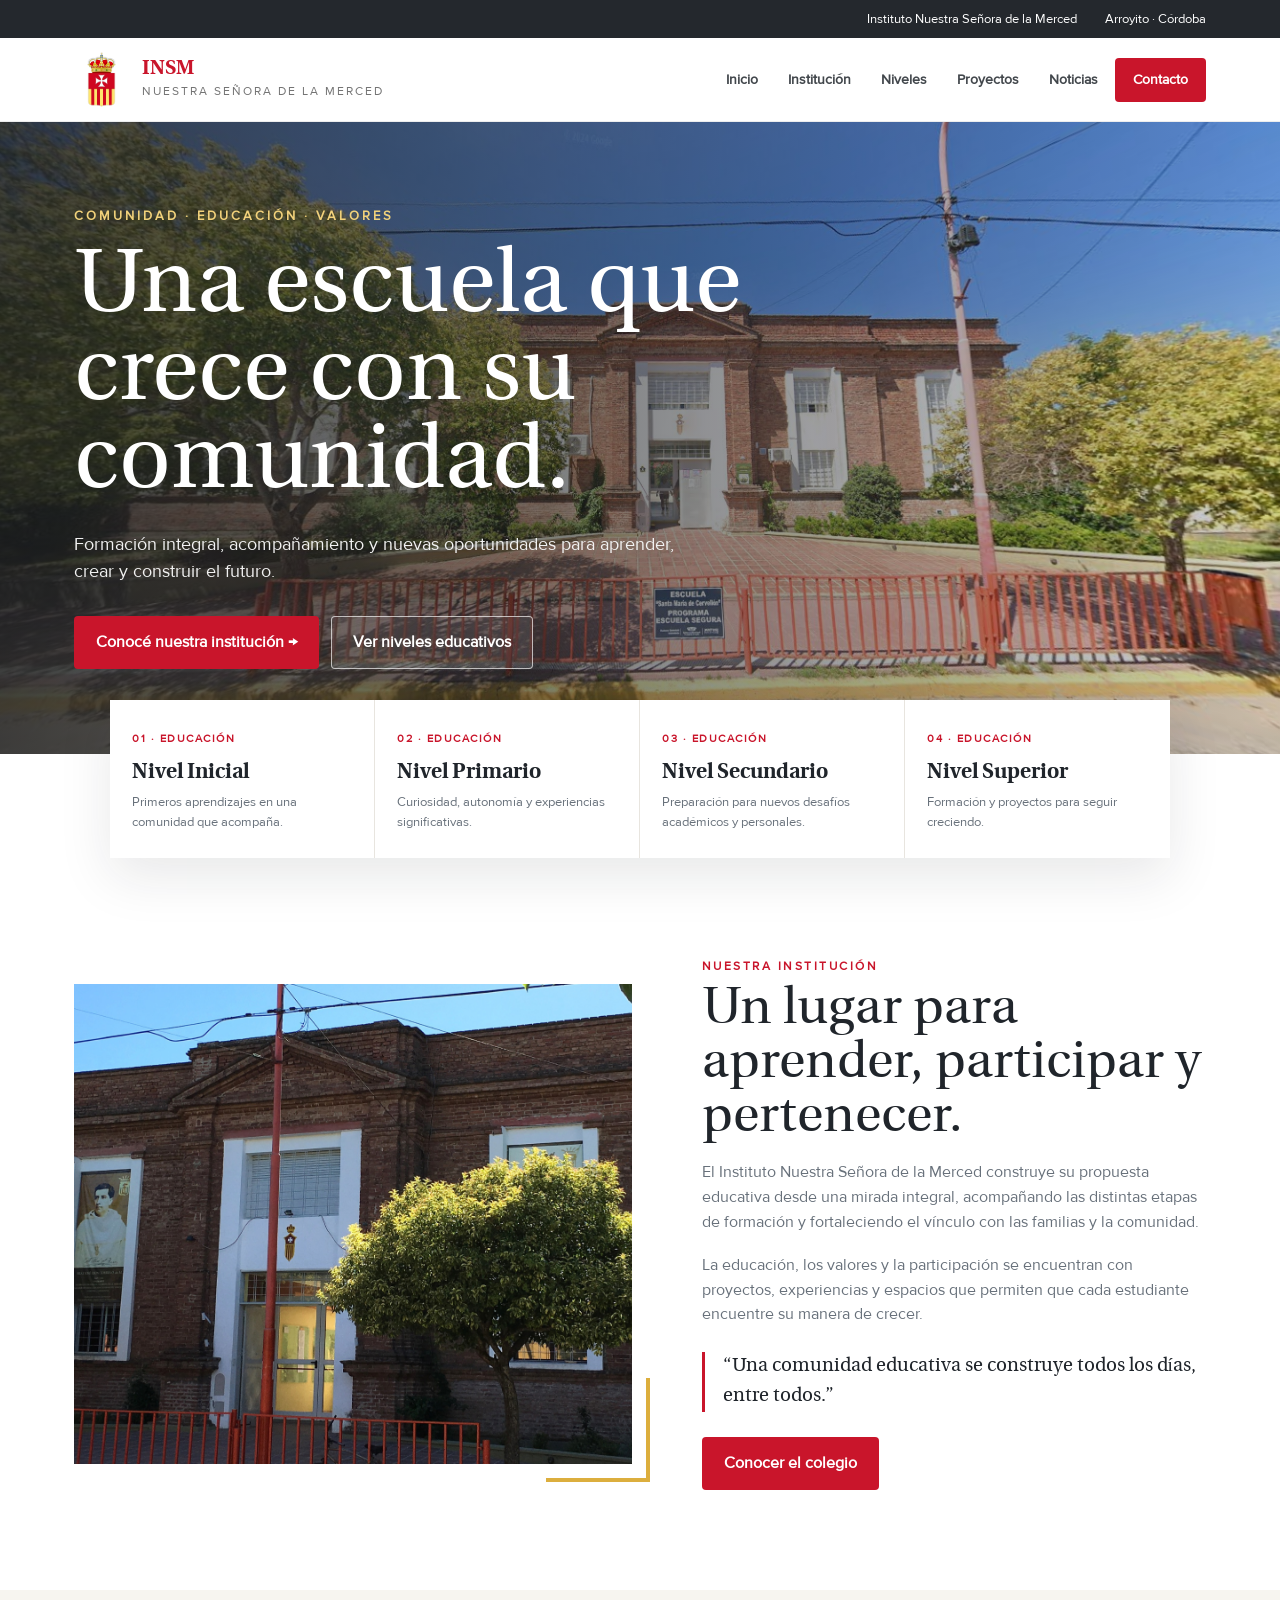
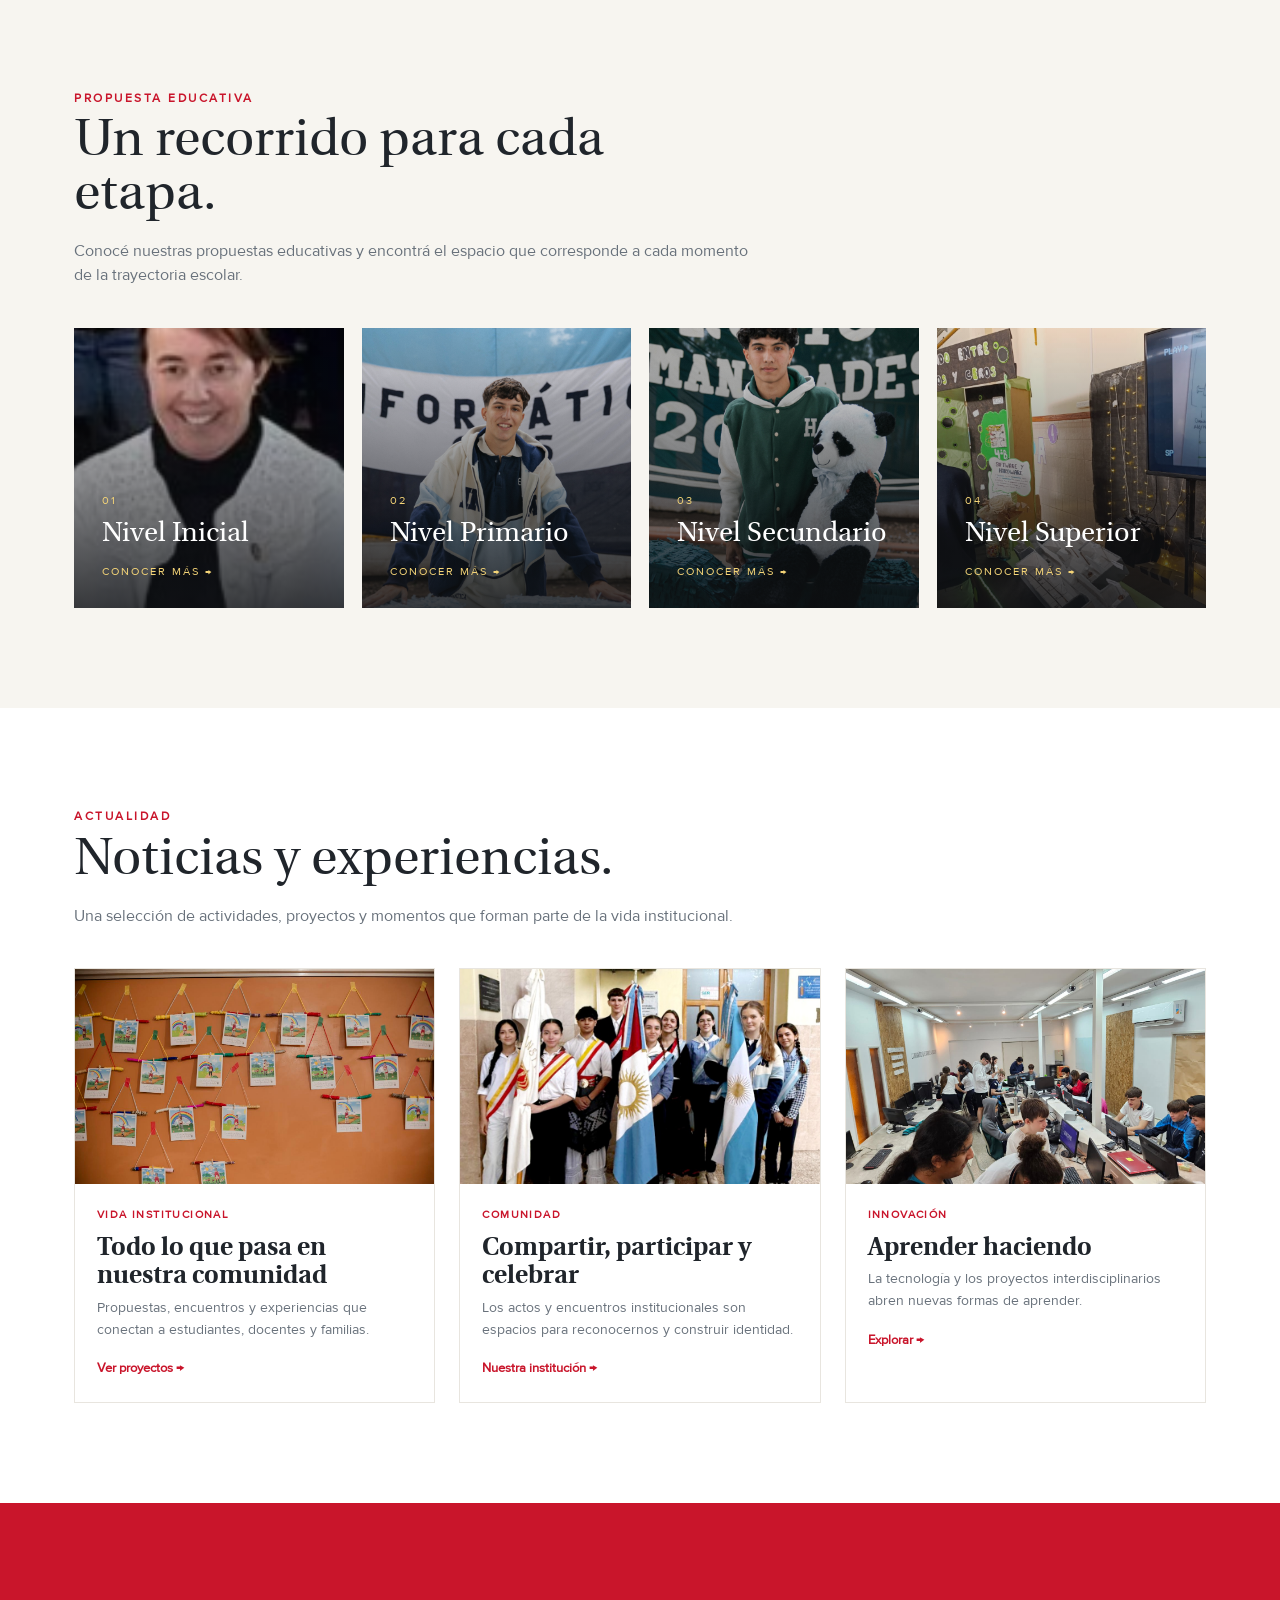
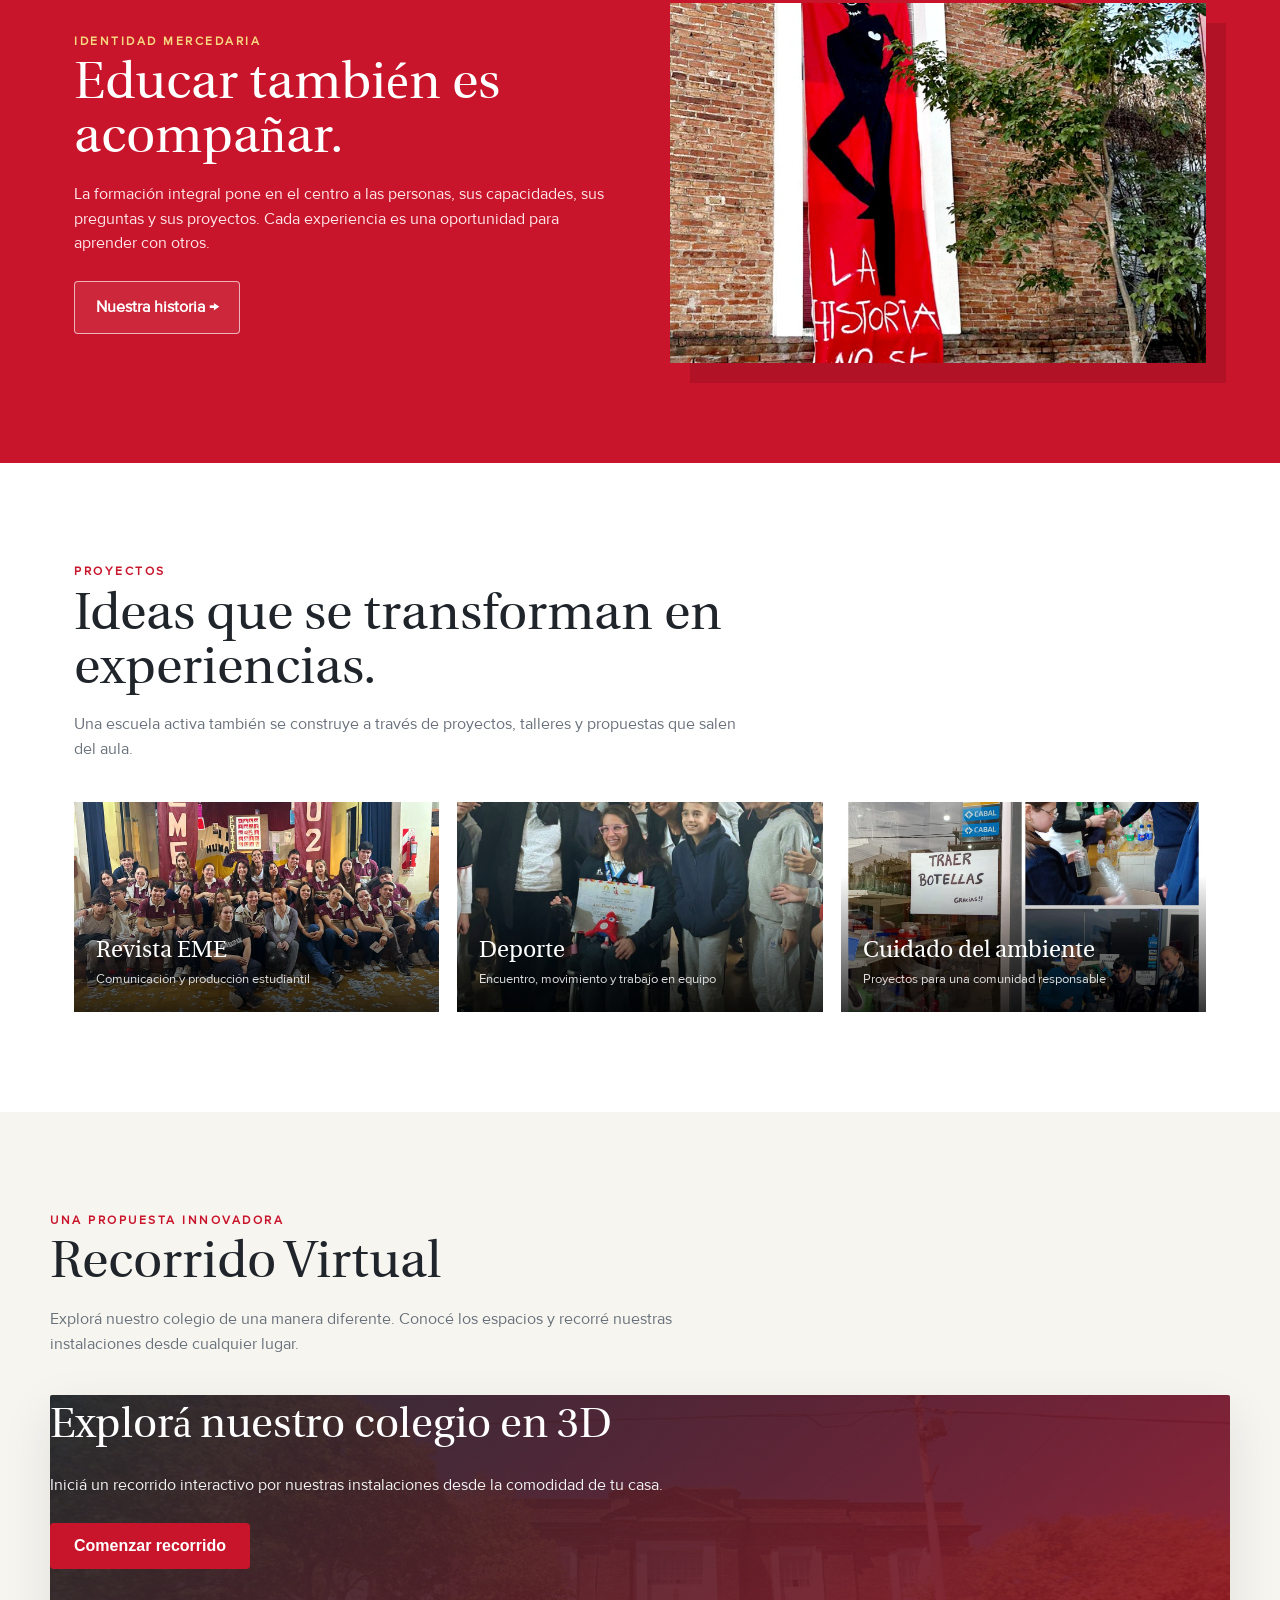
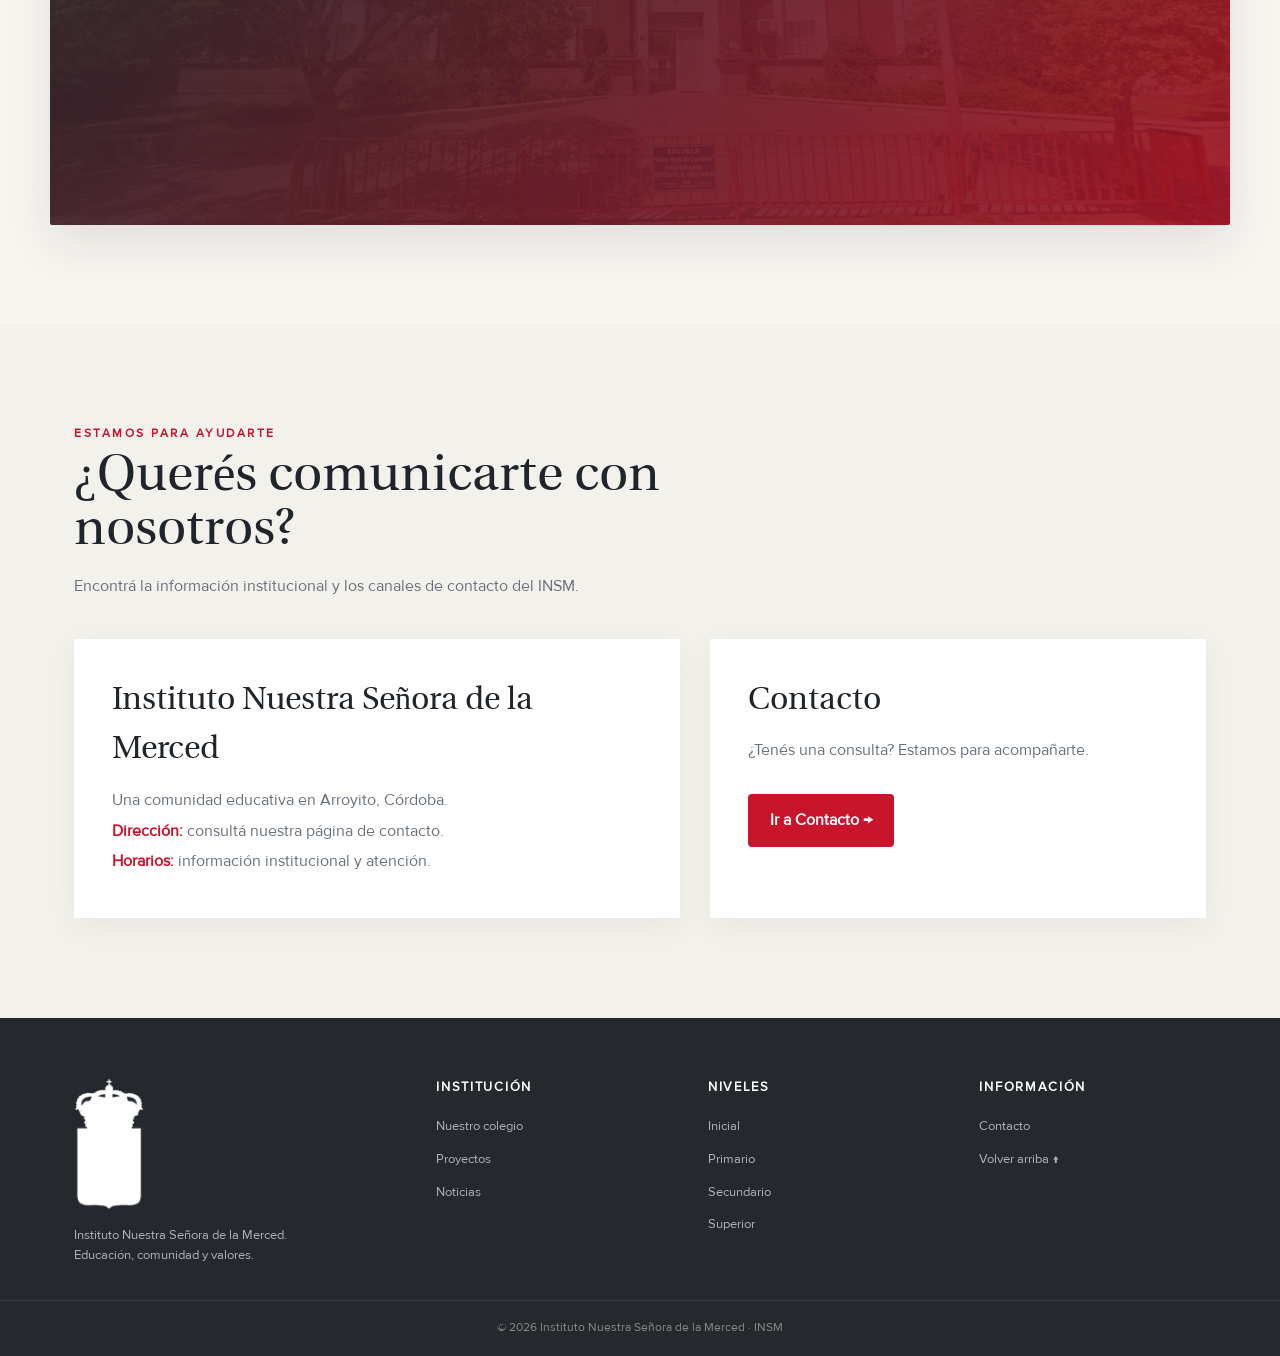
==== commit ce5a07e1: "abi" ====
--- a/index.html
+++ b/index.html
@@ -1,3528 +1,110 @@
-<!doctype html>
+<!DOCTYPE html>
 <html lang="es">
-	<head>
-		<meta charset="UTF-8" />
-		<meta name="viewport" content="width=device-width, initial-scale=1.0" />
-		<title>Instituto Nuestra Señora de la Merced | INSM</title>
-		<meta
-			name="description"
-			content="Instituto Nuestra Señora de la Merced en Arroyito, Córdoba. Ofrecemos educación integral de calidad desde Nivel Inicial hasta Terciario, con una comunidad comprometida con los valores mercedarios y la excelencia académica."
-		/>
-		<meta
-			name="keywords"
-			content="INSM,Insm,insm, Instituto Nuestra Señora de la Merced, educación, colegio, escuela, Arroyito, Córdoba, nivel inicial, primaria, secundaria, terciario, formación docente, valores mercedarios, Santa Maria del Cervellon"
-		/>
-		<meta name="author" content="Instituto Nuestra Señora de la Merced" />
-		<meta name="robots" content="index, follow" />
+<head>
+  <meta charset="UTF-8">
+  <meta name="viewport" content="width=device-width, initial-scale=1.0">
+  <title>Instituto Nuestra Señora de la Merced | INSM</title>
+  <meta name="description" content="Instituto Nuestra Señora de la Merced. Comunidad educativa de Arroyito, Córdoba.">
+  <link rel="icon" href="img/favicon.ico">
+  <style>
+    @font-face{font-family:Heuristica;src:url('fonts/Heuristica-Regular.ttf') format('truetype')}
+    @font-face{font-family:Heuristica;src:url('fonts/Heuristica-Bold.ttf') format('truetype');font-weight:700}
+    @font-face{font-family:Proxima;src:url('fonts/ProximaNova-Regular.ttf') format('truetype')}
+    :root{--red:#c9152b;--red-dark:#9f1022;--gold:#dcae3d;--ink:#20252b;--muted:#68717b;--cream:#f7f5f0;--white:#fff;--line:#e8e5df;--shadow:0 18px 50px rgba(27,31,35,.10)}
+    *{box-sizing:border-box;margin:0;padding:0}
+    html{scroll-behavior:smooth}
+    body{font-family:Proxima,Arial,sans-serif;color:var(--ink);background:#fff;line-height:1.55}
+    a{text-decoration:none;color:inherit}
+    img{display:block;max-width:100%}
+    .topbar{background:#24282d;color:#fff;font-size:.82rem}
+    .topbar-inner{max-width:1180px;margin:auto;padding:9px 24px;display:flex;justify-content:flex-end;gap:28px;align-items:center}
+    .header{position:sticky;top:0;z-index:50;background:rgba(255,255,255,.96);backdrop-filter:blur(12px);border-bottom:1px solid rgba(0,0,0,.07)}
+    .nav{max-width:1180px;margin:auto;padding:14px 24px;display:flex;align-items:center;gap:34px}
+    .brand{display:flex;align-items:center;gap:13px;margin-right:auto}
+    .brand img{width:55px;height:55px;object-fit:contain}
+    .brand-text strong{font-family:Heuristica,serif;font-size:1.25rem;color:var(--red);display:block;line-height:1.05}
+    .brand-text span{font-size:.72rem;letter-spacing:2px;color:#747474;text-transform:uppercase}
+    nav ul{display:flex;list-style:none;gap:4px;align-items:center}
+    nav a{display:block;padding:10px 13px;border-radius:7px;font-size:.9rem;font-weight:600;color:#42474c;transition:.2s}
+    nav a:hover{background:#f5eeee;color:var(--red)}
+    .nav-cta{background:var(--red)!important;color:#fff!important;padding:11px 18px!important;border-radius:4px!important}
+    .menu-btn{display:none;border:0;background:none;font-size:1.8rem;color:var(--red);cursor:pointer}
+    .hero{min-height:600px;position:relative;display:flex;align-items:center;overflow:hidden;background:#222}
+    .hero-bg{position:absolute;inset:0;background:linear-gradient(90deg,rgba(20,23,27,.82) 0%,rgba(20,23,27,.52) 47%,rgba(20,23,27,.18) 100%),url('img/entrada.png') center/cover no-repeat;transform:scale(1.02)}
+    .hero-inner{position:relative;z-index:1;max-width:1180px;width:100%;margin:auto;padding:85px 24px;color:#fff}
+    .eyebrow{font-size:.8rem;letter-spacing:3px;text-transform:uppercase;color:#f2d27b;font-weight:bold;margin-bottom:18px}
+    .hero h1{font-family:Heuristica,serif;font-size:clamp(3rem,7vw,5.6rem);line-height:.98;font-weight:400;max-width:720px;margin-bottom:22px}
+    .hero p{max-width:600px;font-size:1.12rem;color:#f2f2f2;margin-bottom:30px}
+    .buttons{display:flex;gap:12px;flex-wrap:wrap}
+    .btn{padding:13px 21px;border-radius:4px;font-weight:700;display:inline-flex;align-items:center;gap:8px;transition:.2s;border:1px solid transparent}
+    .btn-primary{background:var(--red);color:#fff}.btn-primary:hover{background:#e01b34;transform:translateY(-2px)}
+    .btn-light{border-color:rgba(255,255,255,.65);color:#fff;background:rgba(255,255,255,.08)}.btn-light:hover{background:#fff;color:var(--ink)}
+    .quick{position:relative;margin-top:-54px;z-index:3}
+    .quick-grid{max-width:1060px;margin:auto;background:#fff;box-shadow:var(--shadow);display:grid;grid-template-columns:repeat(4,1fr)}
+    .quick-item{padding:25px 22px;border-right:1px solid var(--line);transition:.2s}.quick-item:last-child{border:0}.quick-item:hover{background:#fcf8f8}
+    .quick-item small{color:var(--red);text-transform:uppercase;letter-spacing:1.5px;font-weight:700;font-size:.7rem}.quick-item h3{font-family:Heuristica,serif;font-size:1.3rem;font-weight:700;margin:5px 0}.quick-item p{font-size:.82rem;color:var(--muted)}
+    section{scroll-margin-top:95px}.section{max-width:1180px;margin:auto;padding:100px 24px}.section-head{max-width:680px;margin-bottom:40px}.kicker{font-size:.75rem;letter-spacing:2.5px;text-transform:uppercase;color:var(--red);font-weight:bold}.section h2{font-family:Heuristica,serif;font-weight:400;font-size:clamp(2.4rem,4vw,3.5rem);line-height:1.05;margin:8px 0 15px}.section-head p{color:var(--muted);font-size:1rem}
+    .about{display:grid;grid-template-columns:1.05fr .95fr;gap:70px;align-items:center}.about-img{position:relative}.about-img img{width:100%;height:480px;object-fit:cover}.about-img:after{content:"";position:absolute;right:-18px;bottom:-18px;width:100px;height:100px;border-right:4px solid var(--gold);border-bottom:4px solid var(--gold)}.about-copy p{color:var(--muted);margin:0 0 18px}.quote{border-left:3px solid var(--red);padding-left:18px;margin:25px 0;font-family:Heuristica,serif;font-size:1.2rem}
+    .levels-wrap{background:var(--cream)}.levels{display:grid;grid-template-columns:repeat(4,1fr);gap:18px}.level{min-height:280px;padding:28px;position:relative;overflow:hidden;color:#fff;background:#333;display:flex;flex-direction:column;justify-content:flex-end}.level:before{content:"";position:absolute;inset:0;background:linear-gradient(0deg,rgba(15,17,20,.82),rgba(15,17,20,.08))}.level:nth-child(1){background:url('img/NivelInicial_Directivo.png') center/cover}.level:nth-child(2){background:url('img/013_0433.jpg') center/cover}.level:nth-child(3){background:url('img/013_0155.jpg') center/cover}.level:nth-child(4){background:url('img/Informatica.jpg') center/cover}.level>*{position:relative}.level span{font-size:.7rem;text-transform:uppercase;letter-spacing:2px;color:#f4d477}.level h3{font-family:Heuristica,serif;font-size:1.7rem;font-weight:400;margin:4px 0 7px}.level a{font-size:.82rem;font-weight:bold}
+    .news{display:grid;grid-template-columns:repeat(3,1fr);gap:24px}.card{background:#fff;border:1px solid var(--line);overflow:hidden;transition:.25s}.card:hover{transform:translateY(-6px);box-shadow:var(--shadow)}.card-img{height:215px;width:100%;object-fit:cover}.card-body{padding:22px}.date{font-size:.7rem;color:var(--red);font-weight:bold;text-transform:uppercase;letter-spacing:1.4px}.card h3{font-family:Heuristica,serif;font-size:1.55rem;line-height:1.15;margin:8px 0}.card p{font-size:.88rem;color:var(--muted);margin-bottom:15px}.read{color:var(--red);font-size:.8rem;font-weight:bold}
+    .feature{background:var(--red);color:#fff}.feature .section{display:grid;grid-template-columns:1fr 1fr;gap:60px;align-items:center}.feature .kicker{color:#f6d77f}.feature h2{font-size:3.2rem}.feature p{color:#ffe8eb;max-width:550px}.feature-img{height:360px;object-fit:cover;width:100%;box-shadow:20px 20px 0 rgba(0,0,0,.12)}
+    .projects{display:grid;grid-template-columns:repeat(3,1fr);gap:18px}.project{min-height:210px;position:relative;overflow:hidden;background:#222;color:#fff}.project img{width:100%;height:100%;object-fit:cover;position:absolute;transition:.4s}.project:after{content:"";position:absolute;inset:0;background:linear-gradient(0deg,rgba(0,0,0,.8),transparent 65%)}.project:hover img{transform:scale(1.06)}.project-content{position:absolute;z-index:2;bottom:0;padding:22px}.project-content h3{font-family:Heuristica,serif;font-size:1.45rem;font-weight:400}.project-content p{font-size:.8rem;color:#ddd}
+    .contact-band{background:#f3f1ec}.contact-grid{display:grid;grid-template-columns:1.1fr .9fr;gap:30px}.contact-box{background:#fff;padding:38px;box-shadow:0 8px 30px rgba(0,0,0,.05)}.contact-box h3{font-family:Heuristica,serif;font-size:2rem;font-weight:400;margin-bottom:12px}.contact-box p{color:var(--muted);margin:6px 0}.contact-box strong{color:var(--red)}
+    footer{background:#25292e;color:#e6e6e6}.footer-main{max-width:1180px;margin:auto;padding:60px 24px 35px;display:grid;grid-template-columns:1.4fr 1fr 1fr 1fr;gap:45px}.footer-brand img{width:70px;margin-bottom:15px;filter:brightness(0) invert(1)}.footer h4{color:#fff;font-size:.8rem;text-transform:uppercase;letter-spacing:1.7px;margin-bottom:15px}.footer p,.footer a{font-size:.82rem;color:#aeb3b8}.footer a:hover{color:#fff}.footer ul{list-style:none;display:grid;gap:8px}.footer-bottom{border-top:1px solid #3b4045;text-align:center;padding:18px 24px;font-size:.75rem;color:#888}
+    @media(max-width:900px){nav{display:none}.menu-btn{display:block}.nav{padding:10px 18px}.quick-grid{grid-template-columns:repeat(2,1fr)}.quick-item:nth-child(2){border-right:0}.quick-item:nth-child(-n+2){border-bottom:1px solid var(--line)}.about,.feature .section{grid-template-columns:1fr;gap:40px}.levels{grid-template-columns:repeat(2,1fr)}.news,.projects{grid-template-columns:1fr 1fr}.footer-main{grid-template-columns:1fr 1fr}.hero{min-height:560px}}
+    @media(max-width:600px){.topbar-inner{justify-content:center;gap:12px;font-size:.7rem}.brand-text strong{font-size:1.05rem}.brand-text span{font-size:.6rem}.brand img{width:45px;height:45px}.hero-inner{padding:70px 20px}.hero h1{font-size:3.15rem}.hero p{font-size:1rem}.quick{margin:0}.quick-grid{grid-template-columns:1fr}.quick-item{border-right:0!important;border-bottom:1px solid var(--line)!important}.quick-item:last-child{border-bottom:0!important}.section{padding:70px 20px}.about-img img{height:330px}.levels,.news,.projects,.contact-grid{grid-template-columns:1fr}.level{min-height:260px}.feature-img{height:270px}.feature .section{padding:70px 20px}.feature h2{font-size:2.5rem}.footer-main{grid-template-columns:1fr;padding:45px 20px 30px}.buttons .btn{width:100%;justify-content:center}}
+    .mobile-nav{display:none;position:fixed;inset:0;background:#fff;z-index:100;padding:85px 28px 30px}.mobile-nav.open{display:block}.mobile-nav a{display:block;padding:15px 0;border-bottom:1px solid var(--line);font-family:Heuristica,serif;font-size:1.35rem}.close{position:absolute;right:22px;top:18px;border:0;background:none;font-size:2rem;color:var(--red)}
+  
+    .virtual-tour-section{background:#f7f5f0;padding:0 24px 100px}.virtual-tour-container{max-width:1180px;margin:auto}.virtual-tour-head{padding-top:100px;max-width:700px}.virtual-tour-head h2{font-family:Heuristica,serif;font-weight:400;font-size:clamp(2.4rem,4vw,3.5rem);line-height:1.05;margin:8px 0 15px}.virtual-tour-head p{color:var(--muted)}.unity-box{position:relative;margin-top:38px;min-height:430px;border-radius:2px;overflow:hidden;box-shadow:var(--shadow);background:linear-gradient(135deg,rgba(32,37,43,.94),rgba(159,16,34,.9)),url('img/entrada.png') center/cover}.unity-teaser{display:flex;align-items:center;justify-content:center;text-align:center;padding:50px}.unity-overlay-content{max-width:650px;color:#fff}.unity-overlay-content h4{font-family:Heuristica,serif;font-size:2.6rem;font-weight:400;margin-bottom:14px}.unity-overlay-content p{color:#f3f3f3;margin-bottom:25px}.unity-start-btn,.unity-close-btn{border:0;cursor:pointer}.unity-start-btn{background:var(--red);color:#fff;padding:14px 24px;border-radius:4px;font-weight:700;font-size:1rem}.unity-start-btn:hover{background:#e01b34;transform:translateY(-2px)}#unity-game-container{padding:0;background:#111;min-height:600px}.unity-close-btn{position:absolute;z-index:3;right:15px;top:15px;width:40px;height:40px;border-radius:50%;background:rgba(0,0,0,.65);color:#fff;font-size:1.1rem}#unity-iframe{display:block;width:100%;height:600px;border:0}.unity-controls{display:none;justify-content:center;gap:12px;flex-wrap:wrap;margin-top:20px}.unity-control-btn{padding:12px 18px;background:#fff;border:1px solid var(--line);color:var(--ink);border-radius:4px;font-weight:700;cursor:pointer}.unity-control-btn:hover{border-color:var(--red);color:var(--red)}@media(max-width:700px){.virtual-tour-section{padding:0 20px 70px}.virtual-tour-head{padding-top:70px}.unity-box{min-height:350px}.unity-overlay-content h4{font-size:2rem}#unity-iframe{height:430px}}
+  </style>
+</head>
+<body>
+  <div class="topbar"><div class="topbar-inner"><span>Instituto Nuestra Señora de la Merced</span><span>Arroyito · Córdoba</span></div></div>
+  <header class="header"><div class="nav">
+    <a class="brand" href="index.html"><img src="img/logo.png" alt="Logo INSM"><div class="brand-text"><strong>INSM</strong><span>Nuestra Señora de la Merced</span></div></a>
+    <nav><ul><li><a href="index.html">Inicio</a></li><li><a href="NuestroColegio.html">Institución</a></li><li><a href="#niveles">Niveles</a></li><li><a href="Proyectos.html">Proyectos</a></li><li><a href="#noticias">Noticias</a></li><li><a class="nav-cta" href="Contacto.html">Contacto</a></li></ul></nav>
+    <button class="menu-btn" aria-label="Abrir menú" onclick="document.querySelector('.mobile-nav').classList.add('open')">☰</button>
+  </div></header>
 
-		<meta property="og:type" content="website" />
-		<meta property="og:title" content="Instituto Nuestra Señora de la Merced | INSM" />
-		<meta
-			property="og:description"
-			content="Comunidad educativa en Arroyito, Córdoba. Formación integral en valores y excelencia académica para todos los niveles educativos."
-		/>
-		<meta property="og:image" content="img/entrada.png" />
+  <div class="mobile-nav"><button class="close" onclick="this.parentElement.classList.remove('open')">×</button><a href="index.html">Inicio</a><a href="NuestroColegio.html">Institución</a><a href="#niveles">Niveles educativos</a><a href="Proyectos.html">Proyectos</a><a href="#noticias">Noticias</a><a href="Contacto.html">Contacto</a></div>
 
-		<meta property="twitter:card" content="summary_large_image" />
-		<meta property="twitter:title" content="Instituto Nuestra Señora de la Merced | INSM" />
-		<meta
-			property="twitter:description"
-			content="Comunidad educativa en Arroyito, Córdoba. Formación integral en valores y excelencia académica para todos los niveles educativos."
-		/>
-		<meta property="twitter:image" content="img/entrada.png" />
+  <main>
+    <section class="hero" id="inicio"><div class="hero-bg"></div><div class="hero-inner"><div class="eyebrow">Comunidad · Educación · Valores</div><h1>Una escuela que crece con su comunidad.</h1><p>Formación integral, acompañamiento y nuevas oportunidades para aprender, crear y construir el futuro.</p><div class="buttons"><a class="btn btn-primary" href="NuestroColegio.html">Conocé nuestra institución →</a><a class="btn btn-light" href="#niveles">Ver niveles educativos</a></div></div></section>
 
-		<style>
-			/* --- Fuentes --- */
-			@font-face {
-				font-family: 'Heuristica';
-				src: url('fonts/Heuristica-Regular.ttf') format('truetype');
-				font-weight: normal;
-				font-style: normal;
-			}
+    <section class="quick"><div class="quick-grid"><a class="quick-item" href="NivelInicial.html"><small>01 · Educación</small><h3>Nivel Inicial</h3><p>Primeros aprendizajes en una comunidad que acompaña.</p></a><a class="quick-item" href="NivelPrimario.html"><small>02 · Educación</small><h3>Nivel Primario</h3><p>Curiosidad, autonomía y experiencias significativas.</p></a><a class="quick-item" href="NivelSecundario.html"><small>03 · Educación</small><h3>Nivel Secundario</h3><p>Preparación para nuevos desafíos académicos y personales.</p></a><a class="quick-item" href="NivelTerciario.html"><small>04 · Educación</small><h3>Nivel Superior</h3><p>Formación y proyectos para seguir creciendo.</p></a></div></section>
 
-			@font-face {
-				font-family: 'Heuristica';
-				src: url('fonts/Heuristica-Bold.ttf') format('truetype');
-				font-weight: bold;
-				font-style: normal;
-			}
+    <section class="section" id="institucion"><div class="about"><div class="about-img"><img src="img/entrada copy.png" alt="Entrada del Instituto Nuestra Señora de la Merced"></div><div class="about-copy"><div class="kicker">Nuestra institución</div><h2>Un lugar para aprender, participar y pertenecer.</h2><p>El Instituto Nuestra Señora de la Merced construye su propuesta educativa desde una mirada integral, acompañando las distintas etapas de formación y fortaleciendo el vínculo con las familias y la comunidad.</p><p>La educación, los valores y la participación se encuentran con proyectos, experiencias y espacios que permiten que cada estudiante encuentre su manera de crecer.</p><div class="quote">“Una comunidad educativa se construye todos los días, entre todos.”</div><a class="btn btn-primary" href="NuestroColegio.html">Conocer el colegio</a></div></div></section>
 
-			@font-face {
-				font-family: 'ProximaNova';
-				src: url('fonts/ProximaNova-Regular.ttf') format('truetype');
-				font-weight: normal;
-				font-style: normal;
-			}
+    <section class="levels-wrap" id="niveles"><div class="section"><div class="section-head"><div class="kicker">Propuesta educativa</div><h2>Un recorrido para cada etapa.</h2><p>Conocé nuestras propuestas educativas y encontrá el espacio que corresponde a cada momento de la trayectoria escolar.</p></div><div class="levels"><a class="level" href="NivelInicial.html"><span>01</span><h3>Nivel Inicial</h3><span>Conocer más →</span></a><a class="level" href="NivelPrimario.html"><span>02</span><h3>Nivel Primario</h3><span>Conocer más →</span></a><a class="level" href="NivelSecundario.html"><span>03</span><h3>Nivel Secundario</h3><span>Conocer más →</span></a><a class="level" href="NivelTerciario.html"><span>04</span><h3>Nivel Superior</h3><span>Conocer más →</span></a></div></div></section>
 
-			* {
-				box-sizing: border-box;
-				margin: 0;
-				padding: 0;
-			}
+    <section class="section" id="noticias"><div class="section-head"><div class="kicker">Actualidad</div><h2>Noticias y experiencias.</h2><p>Una selección de actividades, proyectos y momentos que forman parte de la vida institucional.</p></div><div class="news"><article class="card"><img class="card-img" src="img/Noticias.jpg" alt="Noticias del instituto"><div class="card-body"><div class="date">Vida institucional</div><h3>Todo lo que pasa en nuestra comunidad</h3><p>Propuestas, encuentros y experiencias que conectan a estudiantes, docentes y familias.</p><a class="read" href="Proyectos.html">Ver proyectos →</a></div></article><article class="card"><img class="card-img" src="img/ABANDERADOS.jpg" alt="Acto institucional"><div class="card-body"><div class="date">Comunidad</div><h3>Compartir, participar y celebrar</h3><p>Los actos y encuentros institucionales son espacios para reconocernos y construir identidad.</p><a class="read" href="NuestroColegio.html">Nuestra institución →</a></div></article><article class="card"><img class="card-img" src="img/Informatica2.jpg" alt="Proyecto de informática"><div class="card-body"><div class="date">Innovación</div><h3>Aprender haciendo</h3><p>La tecnología y los proyectos interdisciplinarios abren nuevas formas de aprender.</p><a class="read" href="Proyectos.html">Explorar →</a></div></article></div></section>
 
-			/* Optimizaciones táctiles para móviles y tablets */
-			a, button, [role="button"], 
-			.projects-card, .level-tab, .testimonial-btn, 
-			.unity-start-btn, .unity-close-btn, .view-more-btn, 
-			.shortcut-item, .back-home-btn, .side-menu-links li a, 
-			.social-icons a, .get-directions a {
-				-webkit-tap-highlight-color: transparent;
-				touch-action: manipulation;
-			}
+    <section class="feature"><div class="section"><div><div class="kicker">Identidad mercedaria</div><h2>Educar también es acompañar.</h2><p>La formación integral pone en el centro a las personas, sus capacidades, sus preguntas y sus proyectos. Cada experiencia es una oportunidad para aprender con otros.</p><br><a class="btn btn-light" href="NuestroColegio.html">Nuestra historia →</a></div><img class="feature-img" src="img/Historia.jpg" alt="Historia del instituto"></div></section>
 
-			html,
-			body {
-				width: 100%;
-				overflow-x: hidden;
-				margin: 0;
-				padding: 0;
-				position: relative;
-			}
+    <section class="section" id="proyectos"><div class="section-head"><div class="kicker">Proyectos</div><h2>Ideas que se transforman en experiencias.</h2><p>Una escuela activa también se construye a través de proyectos, talleres y propuestas que salen del aula.</p></div><div class="projects"><a class="project" href="Proyectos.html"><img src="img/EME.jpg" alt="Proyecto EME"><div class="project-content"><h3>Revista EME</h3><p>Comunicación y producción estudiantil</p></div></a><a class="project" href="Proyectos.html"><img src="img/DEPORTE.jpg" alt="Actividades deportivas"><div class="project-content"><h3>Deporte</h3><p>Encuentro, movimiento y trabajo en equipo</p></div></a><a class="project" href="Proyectos.html"><img src="img/Cuidado Ambiente.jpg" alt="Cuidado del ambiente"><div class="project-content"><h3>Cuidado del ambiente</h3><p>Proyectos para una comunidad responsable</p></div></a></div></section>
 
-			html {
-				scroll-behavior: smooth;
-				scrollbar-gutter: stable; /* Previene el salto de layout al ocultar el scrollbar */
-				overscroll-behavior-y: none; /* Evita que el fondo se separe y rebote de forma extraña */
-			}
+    <section id="virtual-tour" class="virtual-tour-section"><div class="virtual-tour-container"><div class="virtual-tour-head"><div class="kicker">Una propuesta innovadora</div><h2>Recorrido Virtual</h2><p>Explorá nuestro colegio de una manera diferente. Conocé los espacios y recorré nuestras instalaciones desde cualquier lugar.</p></div><div id="unity-teaser" class="unity-box"><div class="unity-overlay-content"><h4>Explorá nuestro colegio en 3D</h4><p>Iniciá un recorrido interactivo por nuestras instalaciones desde la comodidad de tu casa.</p><button id="start-tour-btn" class="unity-start-btn">Comenzar recorrido <i class="fas fa-play"></i></button></div></div><div id="unity-game-container" class="unity-box" style="display:none"><button id="close-tour-btn" class="unity-close-btn" title="Cerrar recorrido"><i class="fas fa-times"></i></button><iframe id="unity-iframe" data-src="PrismaWeb/index.html" src="" allowfullscreen="true" scrolling="no" title="Recorrido virtual"></iframe></div><div id="unity-controls" class="unity-controls"><button id="fullscreen-btn" class="unity-control-btn"><i class="fas fa-expand"></i> Pantalla completa</button><a href="https://inmerced.netlify.app/" target="_blank" rel="noopener noreferrer" class="unity-control-btn">Ver video recorrido <i class="fas fa-external-link-alt"></i></a></div></div></section>
 
-			body {
-				font-family: 'Heuristica', serif;
-				color: #333;
-				animation: fadeInPage 0.5s ease-in-out;
-			}
+    <section class="contact-band" id="contacto"><div class="section"><div class="section-head"><div class="kicker">Estamos para ayudarte</div><h2>¿Querés comunicarte con nosotros?</h2><p>Encontrá la información institucional y los canales de contacto del INSM.</p></div><div class="contact-grid"><div class="contact-box"><h3>Instituto Nuestra Señora de la Merced</h3><p>Una comunidad educativa en Arroyito, Córdoba.</p><p><strong>Dirección:</strong> consultá nuestra página de contacto.</p><p><strong>Horarios:</strong> información institucional y atención.</p></div><div class="contact-box"><h3>Contacto</h3><p>¿Tenés una consulta? Estamos para acompañarte.</p><br><a class="btn btn-primary" href="Contacto.html">Ir a Contacto →</a></div></div></div></section>
+  </main>
 
-			body.fade-out {
-				opacity: 0;
-				transition: opacity 0.25s ease-in-out;
-			}
+  <footer class="footer"><div class="footer-main"><div class="footer-brand"><img src="img/logo.png" alt="Logo INSM"><p>Instituto Nuestra Señora de la Merced.<br>Educación, comunidad y valores.</p></div><div><h4>Institución</h4><ul><li><a href="NuestroColegio.html">Nuestro colegio</a></li><li><a href="Proyectos.html">Proyectos</a></li><li><a href="#noticias">Noticias</a></li></ul></div><div><h4>Niveles</h4><ul><li><a href="NivelInicial.html">Inicial</a></li><li><a href="NivelPrimario.html">Primario</a></li><li><a href="NivelSecundario.html">Secundario</a></li><li><a href="NivelTerciario.html">Superior</a></li></ul></div><div><h4>Información</h4><ul><li><a href="Contacto.html">Contacto</a></li><li><a href="#inicio">Volver arriba ↑</a></li></ul></div></div><div class="footer-bottom">© 2026 Instituto Nuestra Señora de la Merced · INSM</div></footer>
+  <script>
+    const links=document.querySelectorAll('.mobile-nav a');
+    links.forEach(a=>a.addEventListener('click',()=>document.querySelector('.mobile-nav').classList.remove('open')));
+  </script>
 
-			body.no-scroll,
-			html.no-scroll {
-				overflow: hidden !important;
-				touch-action: none;
-			}
-
-			@keyframes fadeInPage {
-				from {
-					opacity: 0;
-				}
-				to {
-					opacity: 1;
-				}
-			}
-
-			/* --- CORRECCIÓN DE SCROLL (Para que el menú fijo no tape el título) --- */
-			section {
-				scroll-margin-top: 80px; /* Ajuste para dejar espacio arriba al navegar */
-			}
-
-			/* --- Menú Lateral de Navegación Rápida (Slider) --- */
-			.side-menu {
-				position: fixed;
-				top: 0;
-				right: 0;
-				width: 100%;
-				height: 100vh;
-				z-index: 2000;
-				visibility: hidden;
-				pointer-events: none;
-				overflow: hidden;
-				transition: visibility 0.6s; /* Permite que la animación de salida termine antes de ocultar */
-			}
-
-			.side-menu.active {
-				visibility: visible;
-				pointer-events: all;
-				transition: none; /* Aparece instantáneamente al activar */
-			}
-
-			.side-menu-overlay {
-				position: absolute;
-				top: 0;
-				left: 0;
-				width: 100%;
-				height: 100%;
-				background: rgba(0, 0, 0, 0.4);
-				backdrop-filter: blur(8px);
-				-webkit-backdrop-filter: blur(8px);
-				opacity: 0;
-				transition: opacity 0.6s ease; /* Sincronizado con el panel */
-			}
-
-			.side-menu.active .side-menu-overlay {
-				opacity: 1;
-			}
-
-			.side-menu-content {
-				position: absolute;
-				top: 0;
-				right: 0;
-				width: 400px;
-				height: 100%;
-				height: 100dvh;
-				background: #ffffff;
-				transform: translateX(110%);
-				transition: transform 0.6s cubic-bezier(0.4, 0, 0.2, 1); /* Curva más suave y orgánica */
-				padding: 40px;
-				box-shadow: -15px 0 50px rgba(0, 0, 0, 0.15);
-				display: flex;
-				flex-direction: column;
-				box-sizing: border-box;
-				overflow: hidden; /* BLOQUEO DE SCROLL EN EL PANEL PRINCIPAL */
-			}
-
-			.side-menu.active .side-menu-content {
-				transform: translateX(0);
-			}
-
-			.side-menu-header {
-				margin-bottom: 30px;
-				border-bottom: 2px solid #f39c12;
-				padding-bottom: 15px;
-				flex-shrink: 0;
-			}
-
-			.side-menu-header h3 {
-				font-family: 'Heuristica', serif;
-				font-size: 1.8em;
-				color: #cf0621;
-				margin: 0;
-				font-weight: normal;
-			}
-
-			.side-menu-links {
-				list-style: none;
-				padding: 0;
-				margin: 0;
-				flex-grow: 1;
-				overflow-y: auto; /* SE MUESTRA SOLO SI ES NECESARIO */
-				overflow-x: hidden;
-				padding-right: 10px;
-				scrollbar-width: thin; /* Firefox */
-				scrollbar-color: #f39c12 #f4f6f8; /* Firefox */
-				scrollbar-gutter: stable; /* RESERVA EL ESPACIO PARA EVITAR SALTOS */
-			}
-
-			/* --- Scrollbar personalizada visible SIN interacción cuando es necesaria --- */
-			.side-menu-links::-webkit-scrollbar {
-				width: 8px;
-				display: block !important;
-			}
-			.side-menu-links::-webkit-scrollbar-track {
-				background: #f4f6f8 !important; /* Fondo sólido para evitar que el SO la oculte */
-				border-radius: 10px;
-			}
-			.side-menu-links::-webkit-scrollbar-thumb {
-				background-color: #f39c12 !important;
-				border-radius: 10px;
-				border: 2px solid #f4f6f8;
-			}
-
-			.side-menu-links li {
-				margin-bottom: 8px;
-				opacity: 0;
-				transform: translateX(40px);
-				transition: all 0.5s cubic-bezier(0.16, 1, 0.3, 1);
-			}
-
-			/* --- Ocultar Accesos Globales en Desktop y Tablet (ya están en el header) --- */
-			@media (min-width: 769px) {
-				.side-menu-shortcuts,
-				.side-menu-footer {
-					display: none;
-				}
-			}
-
-			.side-menu.active .side-menu-links li {
-				opacity: 1;
-				transform: translateX(0);
-			}
-
-			/* Delays restaurados para animación escalonada */
-			.side-menu.active .side-menu-links li:nth-child(1) {
-				transition-delay: 0.15s;
-			}
-			.side-menu.active .side-menu-links li:nth-child(2) {
-				transition-delay: 0.20s;
-			}
-			.side-menu.active .side-menu-links li:nth-child(3) {
-				transition-delay: 0.25s;
-			}
-			.side-menu.active .side-menu-links li:nth-child(4) {
-				transition-delay: 0.30s;
-			}
-			.side-menu.active .side-menu-links li:nth-child(5) {
-				transition-delay: 0.35s;
-			}
-			.side-menu-links li a {
-				display: flex;
-				align-items: center;
-				gap: 15px;
-				padding: 12px 15px;
-				text-decoration: none;
-				color: #555;
-				font-family: 'ProximaNova', sans-serif;
-				font-size: 1.1em;
-				border-radius: 12px;
-				/* Aceleración de Hardware */
-				will-change: transform;
-				transform: translate3d(0, 0, 0);
-				transition:
-					transform 0.25s cubic-bezier(0.16, 1, 0.3, 1),
-					background-color 0.25s ease,
-					color 0.25s ease,
-					padding-left 0.25s ease;
-			}
-
-			.side-menu-links li a i {
-				width: 24px;
-				text-align: center;
-				color: #f39c12;
-				font-size: 1.2em;
-			}
-
-			/* --- HOVERS: Solo para Computadoras --- */
-			@media (hover: hover) {
-				.side-menu-links li a:hover {
-					background-color: #f4f6f8;
-					color: #cf0621;
-					padding-left: 20px;
-				}
-				.side-menu-links li a:hover i {
-					color: #cf0621;
-					transform: scale(1.2);
-				}
-				.shortcut-item:hover {
-					background: #ffffff;
-					border-color: #cf0621;
-					color: #cf0621;
-					transform: translateY(-2px);
-					box-shadow: 0 4px 10px rgba(207, 6, 33, 0.1);
-				}
-				.shortcut-item:hover i {
-					color: #cf0621;
-				}
-				.shortcut-item:active,
-				.shortcut-item.active-press {
-					background: #ffffff;
-					border-color: #cf0621;
-					color: #cf0621;
-				}
-				.back-home-btn:hover {
-					background-color: #cf0621;
-					transform: translate3d(0, -2px, 0);
-					box-shadow: 0 5px 15px rgba(207, 6, 33, 0.2);
-				}
-				.back-home-btn:active,
-				.back-home-btn.active-press {
-					background-color: #cf0621;
-				}
-			}
-
-			/* Feedback táctil suave para móviles y tablets */
-			.side-menu-links li a:active,
-			.side-menu-links li a.active-press {
-				background-color: #f0f0f0;
-				opacity: 0.8;
-				transform: scale(0.95) translate3d(0, 0, 0);
-				transition:
-					background-color 0.15s ease,
-					transform 0.15s cubic-bezier(0.16, 1, 0.3, 1);
-			}
-
-			.shortcut-item:active,
-			.shortcut-item.active-press {
-				background-color: #f0f0f0;
-				opacity: 0.8;
-				transform: scale(0.95) translate3d(0, 2px, 0);
-				box-shadow: 0 2px 4px rgba(0, 0, 0, 0.05);
-				transition:
-					transform 0.15s cubic-bezier(0.16, 1, 0.3, 1),
-					box-shadow 0.15s cubic-bezier(0.16, 1, 0.3, 1);
-			}
-
-			.back-home-btn:active,
-			.back-home-btn.active-press {
-				transform: scale(0.95) translate3d(0, 2px, 0);
-				box-shadow: 0 2px 4px rgba(0, 0, 0, 0.1);
-				transition:
-					transform 0.15s cubic-bezier(0.16, 1, 0.3, 1),
-					box-shadow 0.15s cubic-bezier(0.16, 1, 0.3, 1);
-			}
-			@media (hover: hover) {
-				.shortcut-item:active,
-				.shortcut-item.active-press {
-					transform: scale(0.95) translate3d(0, 0, 0);
-				}
-				.back-home-btn:active,
-				.back-home-btn.active-press {
-					transform: scale(0.95) translate3d(0, 0, 0);
-				}
-			}
-
-			/* --- Accesos Rápidos Globales --- */
-			.side-menu-shortcuts {
-				margin-top: auto; /* ANCLAJE AL FONDO */
-				padding-top: 20px;
-				border-top: 1px solid #eee;
-				flex-shrink: 0;
-			}
-
-			.side-menu-shortcuts h4 {
-				font-family: 'ProximaNova', sans-serif;
-				font-size: 0.85em;
-				text-transform: uppercase;
-				letter-spacing: 1px;
-				color: #999;
-				margin: 0 0 15px 0;
-			}
-
-			.shortcut-grid {
-				display: grid;
-				grid-template-columns: repeat(2, 1fr);
-				gap: 10px;
-				align-items: stretch;
-			}
-
-			.shortcut-item {
-				display: flex;
-				align-items: center;
-				gap: 10px;
-				padding: 12px;
-				background: #f8f9fa;
-				border-radius: 10px;
-				text-decoration: none;
-				color: #666;
-				font-family: 'ProximaNova', sans-serif;
-				font-size: 0.9em;
-				border: 1px solid transparent;
-				min-height: 54px; /* Unifica el tamaño vertical */
-				box-sizing: border-box;
-				/* Aceleración de Hardware */
-				will-change: transform, box-shadow;
-				transform: translate3d(0, 0, 0);
-				backface-visibility: hidden;
-				transition:
-					transform 0.25s cubic-bezier(0.16, 1, 0.3, 1),
-					box-shadow 0.25s cubic-bezier(0.16, 1, 0.3, 1),
-					background-color 0.4s cubic-bezier(0.16, 1, 0.3, 1),
-					border-color 0.4s cubic-bezier(0.16, 1, 0.3, 1);
-			}
-
-			.shortcut-item i {
-				color: #f39c12;
-				font-size: 1.1em;
-				flex-shrink: 0;
-			}
-
-			.side-menu-footer {
-				margin-top: 20px;
-				flex-shrink: 0;
-			}
-
-			.back-home-btn {
-				display: flex;
-				align-items: center;
-				justify-content: center;
-				gap: 10px;
-				padding: 14px;
-				background-color: #f39c12;
-				color: white;
-				text-decoration: none;
-				font-family: 'ProximaNova', sans-serif;
-				font-weight: bold;
-				border-radius: 50px;
-				/* Aceleración de Hardware */
-				will-change: transform, box-shadow;
-				transform: translate3d(0, 0, 0);
-				backface-visibility: hidden;
-				transition:
-					transform 0.25s cubic-bezier(0.16, 1, 0.3, 1),
-					box-shadow 0.25s cubic-bezier(0.16, 1, 0.3, 1),
-					background-color 0.4s cubic-bezier(0.16, 1, 0.3, 1);
-			}
-
-			/* Adaptabilidad de tamaños finales */
-			@media (max-width: 1024px) {
-				.side-menu-content {
-					width: 380px;
-					padding: 30px;
-				}
-			}
-			@media (max-width: 768px) {
-				.side-menu-content {
-					width: 340px;
-					padding: 25px;
-				}
-			}
-			@media (max-width: 480px) {
-				.side-menu-content {
-					width: 88%;
-					padding: 20px;
-				}
-			}
-
-			/* --- Animaciones de entrada --- */
-			@keyframes fadeInDown {
-				from {
-					opacity: 0;
-					transform: translateY(-20px);
-				}
-				to {
-					opacity: 1;
-					transform: translateY(0);
-				}
-			}
-
-			@keyframes fadeInUp {
-				from {
-					opacity: 0;
-					transform: translateY(20px);
-				}
-				to {
-					opacity: 1;
-					transform: translateY(0);
-				}
-			}
-
-			@keyframes fadeInLeft {
-				from {
-					opacity: 0;
-					transform: translateX(-20px);
-				}
-				to {
-					opacity: 1;
-					transform: translateX(0);
-				}
-			}
-
-			@keyframes fadeInRight {
-				from {
-					opacity: 0;
-					transform: translateX(20px);
-				}
-				to {
-					opacity: 1;
-					transform: translateX(0);
-				}
-			}
-
-			@keyframes fadeIn {
-				from {
-					opacity: 0;
-				}
-				to {
-					opacity: 1;
-				}
-			}
-
-			/* --- Header --- */
-			.header-main {
-				background-color: rgba(26, 79, 141, 0.25); /* Fondo 75% transparente */
-				backdrop-filter: blur(5px); /* Efecto de desenfoque para mejor legibilidad */
-				-webkit-backdrop-filter: blur(5px); /* Soporte para Safari */
-				color: white;
-				padding: 15px 30px;
-				display: flex;
-				justify-content: space-between;
-				align-items: center;
-				position: fixed; /* Cambiado de absolute a fixed */
-				top: 0;
-				left: 0;
-				right: 0;
-				z-index: 100;
-				border-bottom: 1px solid rgba(255, 255, 255, 0.1); /* Sutil borde inferior */
-				transition: all 0.3s ease; /* Transición suave para cambios */
-			}
-			.header-main .logo {
-				display: flex;
-				align-items: center;
-				font-size: 1.5em;
-				font-weight: bold;
-				text-shadow: 2px 2px 4px rgba(0, 0, 0, 0.5); /* Sombra para mejor legibilidad */
-			}
-			.header-main .logo a {
-				display: flex;
-				align-items: center;
-				text-decoration: none;
-				color: white;
-				/* Aceleración de Hardware */
-				will-change: transform;
-				transform: translate3d(0, 0, 0);
-				transition: transform 0.25s cubic-bezier(0.16, 1, 0.3, 1);
-			}
-			.header-main .logo a:hover {
-				color: white; /* Mantiene el color original */
-			}
-			.header-main .logo a:active,
-			.header-main .logo a.active-press {
-				transform: scale(0.95) translate3d(0, 0, 0);
-				transition: transform 0.15s cubic-bezier(0.16, 1, 0.3, 1);
-			}
-			.header-main .logo img {
-				height: 50px;
-				margin-right: 10px;
-			}
-			.header-main nav ul {
-				list-style: none;
-				margin: 0;
-				padding: 0;
-				display: flex;
-				gap: 25px;
-				align-items: center;
-			}
-			.header-main nav ul li:not(:last-child)::after {
-				content: '│';
-				color: rgba(130, 163, 189, 0.8);
-				margin-left: 25px;
-				font-weight: bold;
-			}
-			.header-main nav ul li a {
-				text-decoration: none;
-				color: white;
-				font-family: 'ProximaNova', sans-serif;
-				font-size: 1em;
-				text-shadow: 2px 2px 4px rgba(0, 0, 0, 0.5); /* Sombra para mejor legibilidad */
-				position: relative;
-				padding-bottom: 5px;
-				display: inline-block;
-				/* Aceleración de Hardware */
-				will-change: transform;
-				transform: translate3d(0, 0, 0);
-				transition:
-					color 0.3s ease,
-					transform 0.25s cubic-bezier(0.16, 1, 0.3, 1);
-			}
-			.header-main nav ul li a:active,
-			.header-main nav ul li a.active-press {
-				transform: scale(0.95) translate3d(0, 0, 0);
-				transition: transform 0.15s cubic-bezier(0.16, 1, 0.3, 1);
-			}
-			/* Animación de línea inferior para enlaces del menú */
-			.header-main nav ul li:not(:last-child) a::after {
-				content: '';
-				position: absolute;
-				bottom: 0;
-				left: 0;
-				width: 100%;
-				height: 2px;
-				background: linear-gradient(90deg, #fff, rgba(255, 255, 255, 0.7));
-				transform: scaleX(0);
-				transform-origin: left;
-				transition: transform 0.4s cubic-bezier(0.25, 0.46, 0.45, 0.94);
-			}
-			.header-main nav ul li:not(:last-child) a:hover::after {
-				transform: scaleX(1);
-			}
-			.header-main nav ul li a:hover {
-				color: #f39c12;
-			}
-			.header-main .menu-icon {
-				font-size: 1.3em;
-				cursor: pointer;
-				text-shadow: 2px 2px 4px rgba(0, 0, 0, 0.5);
-				display: inline-block;
-				/* Aceleración de Hardware */
-				will-change: transform;
-				transform: translate3d(0, 0, 0);
-				transition: transform 0.25s cubic-bezier(0.16, 1, 0.3, 1);
-			}
-			.header-main .menu-icon:active,
-			.header-main .menu-icon.active-press {
-				transform: scale(0.95) translate3d(0, 0, 0);
-				transition: transform 0.15s cubic-bezier(0.16, 1, 0.3, 1);
-			}
-
-			.hero-section {
-				position: relative;
-				width: 100%;
-				height: 100vh;
-				height: 100dvh;
-				display: flex;
-				flex-direction: column;
-				justify-content: center;
-				padding-left: 8%;
-				box-sizing: border-box;
-				text-shadow: 1px 1px 4px rgba(0, 0, 0, 0.6);
-				overflow: hidden; /* Necesario para el zoom del fondo */
-			}
-
-			/* Imagen de Fondo con Zoom */
-			.hero-section::after {
-				content: '';
-				position: absolute;
-				top: 0;
-				left: 0;
-				width: 100%;
-				height: 100%;
-				background: url('img/20250806_092322.jpg') no-repeat center center;
-				background-size: cover;
-				z-index: 0;
-				transform: scale(var(--hero-scale, 1));
-				will-change: transform;
-				transition: transform 0.3s ease-out;
-			}
-
-			/* Gradiente Oscuro */
-			.hero-section::before {
-				content: '';
-				position: absolute;
-				top: 0;
-				left: 0;
-				width: 100%;
-				height: 100%;
-				background: linear-gradient(to right, rgba(70, 68, 68, 0.5), rgba(0, 0, 0, 0));
-				z-index: 1;
-			}
-
-			.hero-content {
-				position: relative;
-				z-index: 2;
-			}
-
-			.hero-line-1,
-			.hero-line-2 {
-				display: block;
-			}
-
-			.hero-content p {
-				font-size: 1.05em;
-				margin-top: 5px;
-				max-width: 500px;
-				color: white;
-				font-style: italic;
-				display: flex;
-				flex-direction: column;
-				gap: 8px;
-				cursor: pointer;
-				visibility: hidden; /* Hidden initially, shown by JS */
-			}
-
-			.hero-content h1 {
-				font-size: 5.5em;
-				margin: 0;
-				line-height: 1.1;
-				font-weight: normal;
-				color: white;
-				visibility: hidden; /* Hidden initially, shown by JS */
-			}
-
-			@keyframes riseIn {
-				0% {
-					transform: translateY(120%) scaleY(1.05);
-					opacity: 0;
-				}
-				60% {
-					transform: translateY(-6%) scaleY(0.95);
-					opacity: 1;
-				}
-				80% {
-					transform: translateY(2%) scaleY(1.02);
-				}
-				100% {
-					transform: translateY(0) scaleY(1);
-					opacity: 1; /* Ensure text remains visible */
-				}
-			}
-
-			.letter {
-				display: inline-block;
-				opacity: 0;
-				white-space: pre;
-			}
-
-			.hero-arrow {
-				width: 145px;
-				height: 2px;
-				background-color: white;
-				position: relative;
-				transition: width 0.8s ease;
-				align-self: flex-start;
-				transform-origin: left;
-			}
-
-			.hero-arrow::after {
-				content: '';
-				position: absolute;
-				right: -8px;
-				top: -4px;
-				width: 0;
-				height: 0;
-				border-left: 10px solid white;
-				border-top: 5px solid transparent;
-				border-bottom: 5px solid transparent;
-				transition: transform 0.3s ease;
-			}
-
-			.hero-content p:hover .hero-arrow {
-				width: 165px;
-			}
-
-			.hero-content p:hover .hero-arrow::after {
-				transform: scale(1.2);
-			}
-
-			/* --- NUEVA SECCIÓN: NUESTRO COLEGIO --- */
-			.college-section {
-				padding: 100px 20px;
-				background-color: #ffffff;
-				display: flex;
-				justify-content: center;
-			}
-
-			.college-container {
-				max-width: 1200px;
-				width: 100%;
-				display: flex;
-				gap: 80px;
-				align-items: center;
-			}
-
-			.college-text {
-				flex: 1;
-				padding-right: 20px;
-			}
-
-			.college-text h2 {
-				font-family: 'Heuristica', serif;
-				font-size: 3.5em;
-				color: #cf0621; /* Color rojo institucional */
-				margin: 0 0 25px 0;
-				font-weight: normal;
-				line-height: 1.1;
-			}
-
-			.college-text p {
-				font-family: 'ProximaNova', sans-serif;
-				font-size: 1.1em;
-				color: #666;
-				line-height: 1.6;
-				margin-bottom: 30px;
-			}
-
-			.college-features {
-				list-style: none;
-				padding: 0;
-				margin: 0 0 40px 0;
-			}
-
-			.college-features li {
-				font-family: 'ProximaNova', sans-serif;
-				font-size: 1.05em;
-				color: #444;
-				margin-bottom: 15px;
-				padding-left: 25px;
-				position: relative;
-			}
-
-			.college-features li::before {
-				content: '•';
-				color: #cf0621; /* Punto rojo */
-				font-size: 1.5em;
-				position: absolute;
-				left: 0;
-				top: -5px;
-			}
-
-			/* Galería estilo mosaico */
-			.college-gallery {
-				flex: 1;
-				display: flex;
-				gap: 20px;
-				height: 600px; /* Altura fija para controlar la proporción */
-			}
-
-			.gallery-col {
-				flex: 1;
-				display: flex;
-				flex-direction: column;
-				gap: 20px;
-			}
-
-			.gallery-col img {
-				width: 100%;
-				border-radius: 16px;
-				object-fit: cover;
-				transition: transform 0.3s ease;
-				box-shadow: 0 10px 20px rgba(0, 0, 0, 0.1);
-			}
-
-			.gallery-col img:hover {
-				transform: scale(1.02);
-			}
-
-			/* Control de alturas para imitar la referencia - Más irregular */
-			/* Columna Izquierda: Destaca la del medio (tipo Estatua de la Libertad en ref) */
-			.col-1 img:nth-child(1) {
-				height: 25%;
-			}
-			.col-1 img:nth-child(2) {
-				height: 50%;
-			} /* La más alta del conjunto */
-			.col-1 img:nth-child(3) {
-				height: 20%;
-			}
-
-			/* Columna Derecha: Alturas variadas y desfasadas respecto a la izquierda */
-			.col-2 img:nth-child(1) {
-				height: 35%;
-			}
-			.col-2 img:nth-child(2) {
-				height: 25%;
-			}
-			.col-2 img:nth-child(3) {
-				height: 35%;
-			}
-
-			/* --- Sección de Niveles Educativos --- */
-			.levels-section {
-				padding: 80px 20px;
-				background-color: #f4f6f8;
-				text-align: center;
-			}
-
-			.levels-container {
-				max-width: 1200px;
-				margin: 0 auto;
-			}
-
-			.levels-title h2 {
-				font-size: 0.8em;
-				text-transform: uppercase;
-				letter-spacing: 0.2em;
-				color: #666;
-				margin: 0 0 10px 0;
-				font-family: 'ProximaNova', sans-serif;
-			}
-
-			.levels-title h3 {
-				font-size: 3.5em;
-				color: #cf0621;
-				margin: 0 0 60px 0;
-				font-weight: normal;
-				font-family: 'Heuristica', serif;
-			}
-
-			/* Pestañas de niveles */
-			.level-tabs {
-				display: flex;
-				justify-content: center;
-				gap: 0;
-				border-bottom: 2px solid #e0e0e0;
-				margin-bottom: 60px;
-			}
-
-			.level-tab {
-				background: none;
-				border: none;
-				font-size: 1.3em;
-				font-family: 'ProximaNova', sans-serif;
-				padding: 20px 40px;
-				color: #666;
-				cursor: pointer;
-				border-bottom: 3px solid transparent;
-				position: relative;
-				/* Aceleración de Hardware */
-				will-change: transform;
-				transform: translate3d(0, 0, 0);
-				backface-visibility: hidden;
-				transition:
-					transform 0.25s cubic-bezier(0.16, 1, 0.3, 1),
-					color 0.4s cubic-bezier(0.16, 1, 0.3, 1),
-					border-bottom-color 0.4s cubic-bezier(0.16, 1, 0.3, 1);
-			}
-
-			.level-tab.active {
-				color: #cf0621;
-				border-bottom-color: #f39c12;
-			}
-
-			.level-tab:hover {
-				color: #f39c12;
-			}
-
-			.level-tab:active,
-			.level-tab.active-press {
-				transform: scale(0.95) translate3d(0, 0, 0);
-				transition: transform 0.15s cubic-bezier(0.16, 1, 0.3, 1); /* Respuesta táctil rápida y suave */
-			}
-
-			/* Contenido de pestañas */
-			.level-content {
-				display: none;
-				animation: fadeInUp 0.5s ease-out;
-			}
-
-			.level-content.active {
-				display: block;
-			}
-
-			.level-grid {
-				display: grid;
-				grid-template-columns: 1fr 1fr;
-				gap: 60px;
-				align-items: center;
-			}
-
-			.level-image img {
-				width: 100%;
-				border-radius: 12px;
-				box-shadow: 0 15px 40px rgba(0, 0, 0, 0.1);
-			}
-
-			.level-info {
-				text-align: left;
-			}
-
-			.level-info h4 {
-				font-size: 3.5em;
-				color: #cf0621;
-				margin: 0 0 10px 0;
-				font-family: 'Heuristica', serif;
-			}
-
-			.level-info .age {
-				font-size: 1.5em;
-				color: #666;
-				margin: 0 0 20px 0;
-				font-family: 'ProximaNova', sans-serif;
-			}
-
-			.level-info p {
-				font-size: 1.1em;
-				color: #666;
-				line-height: 1.6;
-				margin: 0 0 30px 0;
-				text-align: justify;
-			}
-
-			.arrow-link {
-				display: inline-flex;
-				align-items: center;
-				color: #f39c12;
-				text-decoration: none;
-				font-family: 'ProximaNova', sans-serif;
-				font-weight: 500;
-				/* Aceleración de Hardware */
-				will-change: transform;
-				transform: translate3d(0, 0, 0);
-				transition: transform 0.25s cubic-bezier(0.16, 1, 0.3, 1);
-			}
-
-			.arrow-link:hover {
-				transform: translateX(5px) translate3d(0, 0, 0);
-			}
-
-			.arrow-link:active,
-			.arrow-link.active-press {
-				transform: scale(0.95) translate3d(0, 0, 0);
-				transition: transform 0.15s cubic-bezier(0.16, 1, 0.3, 1);
-			}
-
-			.arrow-link i {
-				margin-left: 8px;
-				transition: transform 0.3s ease;
-			}
-
-			/* Controles para la galería de niveles en móvil */
-			.level-controls {
-				display: none;
-				justify-content: center;
-				gap: 15px;
-				margin-top: 40px;
-			}
-
-			@media (max-width: 768px) {
-				.level-controls {
-					display: flex;
-				}
-				.level-tabs {
-					display: none;
-				}
-			}
-
-			/* --- Sección de Proyectos --- */
-			.projects-section {
-				padding: 80px 20px;
-				background-color: #ffffff;
-				color: white;
-			}
-
-			.projects-container {
-				max-width: 1200px;
-				margin: 0 auto;
-			}
-
-			.projects-header {
-				display: flex;
-				justify-content: space-between;
-				align-items: center;
-				margin-bottom: 60px;
-			}
-
-			.projects-header h3 {
-				font-size: 3.5em;
-				margin: 0;
-				font-family: 'Heuristica', serif;
-				color: #cf0621;
-			}
-
-			.projects-header .arrow-link {
-				color: #f39c12;
-			}
-
-			.projects-grid {
-				display: grid;
-				grid-template-columns: repeat(auto-fit, minmax(350px, 1fr));
-				gap: 30px;
-			}
-
-			.projects-card {
-				background: #f4f6f8;
-				border-radius: 12px;
-				text-decoration: none;
-				color: inherit;
-				display: block;
-				overflow: hidden;
-				/* Aceleración de Hardware */
-				will-change: transform, box-shadow;
-				transform: translate3d(0, 0, 0);
-				backface-visibility: hidden;
-				transition:
-					transform 0.25s cubic-bezier(0.16, 1, 0.3, 1),
-					box-shadow 0.25s cubic-bezier(0.16, 1, 0.3, 1);
-			}
-
-			@media (hover: hover) {
-				.projects-card:hover {
-					transform: translate3d(0, -8px, 0);
-					box-shadow: 0 15px 30px rgba(0, 0, 0, 0.15);
-				}
-			}
-
-			.projects-card:active,
-			.projects-card.active-press {
-				transform: scale(0.95) translate3d(0, 2px, 0);
-				box-shadow: 0 4px 8px rgba(0, 0, 0, 0.1);
-				transition:
-					transform 0.15s cubic-bezier(0.16, 1, 0.3, 1),
-					box-shadow 0.15s cubic-bezier(0.16, 1, 0.3, 1); /* Respuesta táctil rápida y suave */
-			}
-
-			@media (hover: hover) {
-				.projects-card:active,
-				.projects-card.active-press {
-					transform: scale(0.95) translate3d(0, -2px, 0);
-				}
-			}
-
-			.projects-card img {
-				width: 100%;
-				height: 200px;
-				object-fit: cover;
-				pointer-events: none; /* Asegura que los eventos táctiles se propaguen al contenedor en móviles */
-			}
-
-			.projects-card-content {
-				padding: 30px;
-			}
-
-			.projects-card .date {
-				font-size: 0.9em;
-				color: #838383;
-				margin-bottom: 10px;
-				font-family: 'ProximaNova', sans-serif;
-			}
-
-			.projects-card h4 {
-				font-size: 1.8em;
-				margin: 0 0 15px 0;
-				font-family: 'Heuristica', serif;
-				color: #f39c12;
-				/* Regla: Salto de palabra completa por defecto. Guion manual solo si desborda. */
-				word-break: normal;
-				overflow-wrap: break-word;
-				hyphens: manual;
-				-webkit-hyphens: manual;
-				text-align: left;
-			}
-
-			.projects-card p {
-				color: #6b6b6b;
-				line-height: 1.6;
-				margin: 0;
-				/* Regla: Salto de palabra completa por defecto. Guion manual solo si desborda. */
-				word-break: normal;
-				overflow-wrap: break-word;
-				hyphens: manual;
-				-webkit-hyphens: manual;
-				text-align: left;
-			}
-
-			/* --- Sección de Testimonios --- */
-			.testimonials-section {
-				padding: 80px 20px;
-				background-color: #ffffff;
-			}
-
-			.testimonials-container {
-				max-width: 1200px;
-				margin: 0 auto;
-			}
-
-			.testimonials-grid {
-				display: grid;
-				grid-template-columns: 1fr 1fr;
-				gap: 80px;
-				align-items: center;
-			}
-
-			.testimonial-text {
-				position: relative;
-			}
-
-			.quote-icon {
-				font-size: 4em;
-				color: #cf0621;
-				opacity: 0.2;
-				position: absolute;
-				top: -30px;
-				left: -20px;
-			}
-
-			/* Contenedor para los slides de texto */
-			#testimonial-text-container {
-				display: grid;
-				align-items: start;
-				overflow: hidden;
-				transition: height 0.4s cubic-bezier(0.4, 0, 0.2, 1);
-				/* Altura dinámica basada en el contenido */
-			}
-
-			.testimonial-slide {
-				grid-area: 1 / 1;
-				width: 100%;
-				opacity: 0;
-				transform: translateX(30px);
-				transition:
-					opacity 0.5s ease-in-out,
-					transform 0.5s ease-in-out;
-				pointer-events: none;
-			}
-
-			.testimonial-slide.active {
-				opacity: 1;
-				transform: translateX(0);
-				pointer-events: auto;
-			}
-
-			.testimonial-quote {
-				font-size: 2.2em;
-				line-height: 1.4;
-				margin: 0 0 30px 0;
-				font-family: 'Heuristica', serif;
-				color: #2c3e50;
-			}
-
-			.testimonial-author {
-				font-size: 1.3em;
-				font-weight: bold;
-				margin: 0 0 5px 0;
-				color: #f39c12;
-				font-family: 'ProximaNova', sans-serif;
-				position: relative;
-			}
-
-			.testimonial-role {
-				color: #666;
-				margin: 0;
-				font-family: 'ProximaNova', sans-serif;
-			}
-
-			.testimonial-controls {
-				display: flex;
-				gap: 15px;
-				margin-top: 60px; /* Aumentado para mayor separación */
-			}
-
-			.testimonial-btn {
-				width: 50px;
-				height: 50px;
-				border-radius: 50%;
-				background-color: #f0f0f0;
-				border: none;
-				display: flex;
-				align-items: center;
-				justify-content: center;
-				cursor: pointer;
-				color: #333;
-				font-size: 1.1em;
-				/* Aceleración de Hardware */
-				will-change: transform;
-				transform: translate3d(0, 0, 0);
-				backface-visibility: hidden;
-				transition:
-					transform 0.25s cubic-bezier(0.16, 1, 0.3, 1),
-					background-color 0.4s cubic-bezier(0.16, 1, 0.3, 1),
-					color 0.4s cubic-bezier(0.16, 1, 0.3, 1);
-			}
-
-			@media (hover: hover) {
-				.testimonial-btn:hover {
-					background-color: #cf0621;
-					color: white;
-				}
-				.testimonial-btn:active,
-				.testimonial-btn.active-press {
-					background-color: #cf0621;
-					color: white;
-				}
-			}
-			.testimonial-btn:active,
-			.testimonial-btn.active-press {
-				transform: scale(0.95) translate3d(0, 2px, 0);
-				transition: transform 0.15s cubic-bezier(0.16, 1, 0.3, 1); /* Respuesta táctil rápida y suave */
-			}
-
-			.testimonial-btn i.fa-pause,
-			.testimonial-btn i.fa-play {
-				font-size: 0.85em;
-				opacity: 0.9;
-			}
-
-			.testimonial-images {
-				position: relative;
-				height: 480px;
-			}
-
-			.testimonial-img {
-				position: absolute;
-				width: 66%;
-				height: 100%;
-				object-fit: cover;
-				border-radius: 12px;
-				transition: all 0.6s cubic-bezier(0.25, 0.46, 0.45, 0.94);
-				box-shadow: 0 15px 40px rgba(0, 0, 0, 0.2);
-			}
-
-			.close-menu {
-				color: white;
-				font-size: 1.5em;
-				cursor: pointer;
-				background: none;
-				border: none;
-			}
-			.menu-content {
-				display: grid;
-				grid-template-columns: repeat(4, 1fr);
-				gap: 1px;
-				height: calc(100vh - 80px);
-				background-color: rgba(150, 150, 150, 0.25);
-				backdrop-filter: blur(5px);
-			}
-			.menu-section {
-				background-color: rgba(150, 150, 150, 0.25);
-				backdrop-filter: blur(5px);
-				padding: 30px 20px;
-				display: flex;
-				flex-direction: column;
-			}
-			.menu-section h3 {
-				color: #cf0621;
-				font-family: 'ProximaNova', sans-serif;
-				font-size: 1.4em;
-				margin: 0 0 20px 0;
-				font-weight: bold;
-				padding-bottom: 10px;
-				position: relative;
-				display: inline-block;
-				cursor: pointer;
-			}
-			.menu-section h3::after {
-				content: '';
-				position: absolute;
-				left: 0;
-				bottom: 0;
-				width: 0;
-				height: 2px;
-				background-color: #f39c12;
-				transition: width 0.3s cubic-bezier(0.075, 0.82, 0.165, 1);
-			}
-			.menu-section h3:hover::after {
-				width: 100%;
-			}
-			.menu-section ul {
-				list-style: none;
-				padding: 0;
-				margin: 0;
-				flex-grow: 1;
-			}
-			.menu-section ul li {
-				margin-bottom: 12px;
-			}
-			.menu-section ul li a {
-				color: rgb(255, 255, 255);
-				text-decoration: none;
-				font-family: 'ProximaNova', sans-serif;
-				font-size: 1em;
-				transition: color 0.2s ease;
-				background: none;
-				padding: 0;
-			}
-			.menu-section ul li a:hover {
-				color: #f39c12;
-				text-decoration: underline;
-			}
-
-			/* --- Menú desplegable Estilo Móvil (Tipo App) --- */
-			.dropdown-menu {
-				position: fixed;
-				top: 0;
-				left: 0;
-				width: 100%;
-				height: 100vh;
-				background-color: #ffffff;
-				z-index: 2000;
-				display: block; /* Siempre en el DOM, controlado por transform */
-				transform: translateX(100%); /* Oculto a la derecha */
-				transition: transform 0.3s cubic-bezier(0.4, 0, 0.2, 1);
-				overflow-y: auto;
-			}
-
-			.dropdown-menu.show {
-				transform: translateX(0);
-			}
-
-			.mobile-menu-header {
-				display: flex;
-				justify-content: space-between;
-				align-items: center;
-				padding: 20px;
-				border-bottom: 1px solid #f0f0f0;
-				background-color: #fff;
-				position: sticky;
-				top: 0;
-				z-index: 10;
-			}
-
-			.mobile-menu-logo {
-				display: flex;
-				align-items: center;
-				font-size: 1.2em;
-				font-weight: bold;
-				color: #333;
-			}
-
-			.mobile-menu-logo img {
-				height: 40px; /* Tamaño ajustado para móvil */
-				margin-right: 10px;
-				width: auto;
-			}
-
-			.close-menu-btn {
-				background: none;
-				border: none;
-				font-size: 1.5em; /* Tamaño similar a la X de la imagen */
-				color: #cf0621;
-				cursor: pointer;
-				padding: 5px;
-				display: flex;
-				align-items: center;
-				/* Aceleración de Hardware */
-				will-change: transform;
-				transform: translate3d(0, 0, 0);
-				transition: transform 0.25s cubic-bezier(0.16, 1, 0.3, 1);
-			}
-			.close-menu-btn:active,
-			.close-menu-btn.active-press {
-				transform: scale(0.95) translate3d(0, 0, 0);
-				transition: transform 0.15s cubic-bezier(0.16, 1, 0.3, 1);
-			}
-
-			.mobile-menu-list {
-				list-style: none;
-				padding: 0;
-				margin: 10px 0 0 0;
-			}
-
-			.mobile-menu-list li a {
-				display: flex;
-				justify-content: space-between;
-				align-items: center;
-				padding: 18px 25px;
-				text-decoration: none;
-				color: #333;
-				font-family: 'ProximaNova', sans-serif;
-				font-size: 1.1em;
-				transition: background-color 0.2s, transform 0.25s cubic-bezier(0.16, 1, 0.3, 1);
-				will-change: transform;
-				transform: translate3d(0, 0, 0);
-			}
-
-			.mobile-menu-list li a:active,
-			.mobile-menu-list li a.active-press {
-				transform: scale(0.95) translate3d(0, 0, 0);
-				transition: transform 0.15s cubic-bezier(0.16, 1, 0.3, 1);
-			}
-
-			.mobile-menu-list li a:hover {
-				background-color: #f9f9f9;
-				color: #cf0621;
-			}
-
-			.mobile-menu-list li a i {
-				color: #f39c12;
-				font-size: 0.9em;
-			}
-
-			.mobile-menu-list li a:hover i {
-				color: #cf0621;
-			}
-
-			.mobile-menu-highlight {
-				margin-top: 10px;
-				border-top: 8px solid #f39c12; /* Separador grueso estilo móvil con color secundario */
-				padding-top: 10px;
-				padding-bottom: 40px;
-			}
-
-			.mobile-menu-highlight h4 {
-				padding: 15px 25px 5px 25px;
-				font-family: 'ProximaNova', sans-serif;
-				font-size: 1em;
-				color: #cf0621;
-				font-weight: normal;
-				margin: 0;
-			}
-
-			.mobile-menu-highlight a {
-				display: flex;
-				justify-content: space-between;
-				align-items: center;
-				padding: 18px 25px;
-				text-decoration: none;
-				color: #333;
-				font-family: 'ProximaNova', sans-serif;
-				font-size: 1.1em;
-				font-weight: 600; /* Un poco más grueso */
-				transition: background-color 0.2s, transform 0.25s cubic-bezier(0.16, 1, 0.3, 1);
-				will-change: transform;
-				transform: translate3d(0, 0, 0);
-			}
-
-			.mobile-menu-highlight a:active,
-			.mobile-menu-highlight a.active-press {
-				transform: scale(0.95) translate3d(0, 0, 0);
-				transition: transform 0.15s cubic-bezier(0.16, 1, 0.3, 1);
-			}
-
-			.mobile-menu-highlight a.highlight-red {
-				color: #cf0621;
-			}
-
-			.mobile-menu-highlight a:hover {
-				background-color: #f9f9f9;
-			}
-
-			/* --- Footer --- */
-			.footer {
-				background-color: #cf0621;
-				color: #ffffff;
-				padding: 80px 20px 20px 20px;
-				font-family: 'ProximaNova', sans-serif;
-				position: relative;
-			}
-			.footer-container {
-				display: flex;
-				justify-content: space-between;
-				align-items: flex-start;
-				max-width: 1200px;
-				margin: 0 auto;
-				width: 100%;
-				gap: 30px;
-			}
-			.footer-column {
-				flex: 1;
-				display: flex;
-				flex-direction: column;
-				align-items: flex-start;
-				text-align: left;
-			}
-			.footer-column-wrapper {
-				width: 100%;
-				max-width: 400px;
-			}
-			.footer-column h3 {
-				color: #f39c12;
-				font-size: 1.4em;
-				margin-bottom: 25px;
-				position: relative;
-				font-weight: normal;
-				font-family: 'Heuristica', serif;
-				white-space: nowrap;
-			}
-			.footer-column h3::after {
-				content: '';
-				display: block;
-				width: 50px;
-				height: 2px;
-				background-color: #cf0621;
-				margin-top: 8px;
-			}
-			.footer-column ul {
-				list-style: none;
-				padding: 0;
-				margin: 0;
-			}
-			.footer-column ul li {
-				margin-bottom: 15px;
-			}
-			.footer-column ul li a {
-				color: #fff;
-				text-decoration: none;
-				transition: color 0.3s ease, transform 0.25s cubic-bezier(0.16, 1, 0.3, 1);
-				will-change: transform;
-				transform: translate3d(0, 0, 0);
-				display: inline-block;
-			}
-			.footer-column ul li a:active,
-			.footer-column ul li a.active-press {
-				transform: scale(0.95) translate3d(0, 0, 0);
-				transition: transform 0.15s cubic-bezier(0.16, 1, 0.3, 1);
-			}
-			@media (hover: hover) {
-				.footer-column ul li a:hover {
-					color: #f39c12;
-					text-decoration: none;
-				}
-			}
-			.contact-info p {
-				margin: 0 0 10px 0;
-				line-height: 1.5;
-				white-space: nowrap; /* Evita que el número de teléfono salte a la siguiente línea */
-			}
-			.contact-info a {
-				color: #fff;
-				text-decoration: none;
-				transition: color 0.3s ease, transform 0.25s cubic-bezier(0.16, 1, 0.3, 1);
-				will-change: transform;
-				transform: translate3d(0, 0, 0);
-				display: inline-block;
-			}
-			.contact-info a:active,
-			.contact-info a.active-press {
-				transform: scale(0.95) translate3d(0, 0, 0);
-				transition: transform 0.15s cubic-bezier(0.16, 1, 0.3, 1);
-			}
-			@media (hover: hover) {
-				.contact-info a:hover {
-					color: #f39c12;
-					text-decoration: none;
-				}
-			}
-			.social-icons {
-				display: flex;
-				gap: 15px;
-				margin-top: 25px;
-			}
-			.social-icons a {
-				color: #f39c12;
-				font-size: 1.5em;
-				display: inline-block; /* Ensure transform works */
-				/* Aceleración de Hardware */
-				will-change: transform;
-				transform: translate3d(0, 0, 0);
-				backface-visibility: hidden;
-				transition:
-					transform 0.25s cubic-bezier(0.16, 1, 0.3, 1),
-					color 0.4s cubic-bezier(0.16, 1, 0.3, 1);
-			}
-			@media (hover: hover) {
-				.social-icons a:hover {
-					color: #fff;
-					transform: scale(1.2) translate3d(0, 0, 0);
-				}
-			}
-			.social-icons a:active,
-			.social-icons a.active-press {
-				transform: scale(0.95) translate3d(0, 1px, 0);
-				transition: transform 0.15s cubic-bezier(0.16, 1, 0.3, 1); /* Respuesta táctil rápida y suave */
-			}
-			.footer-map-container {
-				position: relative;
-			}
-			.footer-map-container img {
-				width: 100%;
-				height: auto;
-			}
-			.get-directions {
-				margin-top: 20px;
-			}
-
-			/* Animación Ripple adaptada */
-			@keyframes ripple {
-				0% {
-					transform: scale(1);
-					opacity: 0.8;
-				}
-				100% {
-					transform: scale(1.3, 1.5);
-					opacity: 0;
-				}
-			}
-
-			.get-directions a {
-				display: inline-block;
-				padding: 12px 25px;
-				border: 1px solid #f39c12;
-				color: #fff;
-				text-decoration: none;
-				border-radius: 5px;
-				/* Aceleración de Hardware */
-				will-change: transform, box-shadow;
-				transform: translate3d(0, 0, 0);
-				backface-visibility: hidden;
-				transition:
-					background-color 0.4s cubic-bezier(0.16, 1, 0.3, 1),
-					border-color 0.4s cubic-bezier(0.16, 1, 0.3, 1),
-					transform 0.25s cubic-bezier(0.16, 1, 0.3, 1),
-					box-shadow 0.25s cubic-bezier(0.16, 1, 0.3, 1);
-			}
-
-			@media (hover: hover) {
-				.get-directions a:hover {
-					background-color: #f39c12;
-					border-color: #f39c12;
-					transform: translate3d(0, -2px, 0);
-					box-shadow: 0 4px 10px rgba(243, 156, 18, 0.2);
-				}
-			}
-
-			.get-directions a:active,
-			.get-directions a.active-press {
-				transform: scale(0.95) translate3d(0, 2px, 0);
-				box-shadow: 0 1px 3px rgba(0, 0, 0, 0.15);
-				transition:
-					transform 0.15s cubic-bezier(0.16, 1, 0.3, 1),
-					box-shadow 0.15s cubic-bezier(0.16, 1, 0.3, 1);
-			}
-			@media (hover: hover) {
-				.get-directions a:active,
-				.get-directions a.active-press {
-					transform: scale(0.95) translate3d(0, 0, 0);
-				}
-			}
-			.footer-bottom {
-				border-top: 1px solid #cf0621;
-				padding-top: 20px;
-				margin-top: 50px;
-				text-align: center;
-				font-size: 0.9em;
-			}
-			.footer-bottom-links a {
-				color: #f39c12;
-				margin: 0 10px;
-				text-decoration: none;
-				transition: transform 0.25s cubic-bezier(0.16, 1, 0.3, 1);
-				will-change: transform;
-				transform: translate3d(0, 0, 0);
-				display: inline-block;
-			}
-			.footer-bottom-links a:active,
-			.footer-bottom-links a.active-press {
-				transform: scale(0.95) translate3d(0, 0, 0);
-				transition: transform 0.15s cubic-bezier(0.16, 1, 0.3, 1);
-			}
-			@media (hover: hover) {
-				.footer-bottom-links a:hover {
-					text-decoration: underline;
-				}
-			}
-			.footer-bottom-logos {
-				display: flex;
-				justify-content: center;
-				align-items: center;
-				gap: 20px;
-				margin-top: 10px;
-			}
-			.footer-bottom-logos img {
-				height: 40px;
-				filter: grayscale(100%);
-				opacity: 0.6;
-			}
-
-			/* --- NUEVOS ESTILOS: RECORRIDO VIRTUAL --- */
-			.virtual-tour-section {
-				padding: 80px 20px;
-				background-color: #ffffff;
-				text-align: center;
-			}
-
-			.virtual-tour-container {
-				max-width: 1200px;
-				margin: 0 auto;
-			}
-
-			/* El .levels-title se reutiliza para el título de esta sección */
-
-			.unity-box {
-				position: relative;
-				border-radius: 12px;
-				overflow: hidden;
-				box-shadow: 0 15px 40px rgba(0, 0, 0, 0.1);
-				margin-top: 60px; /* Separación del título */
-			}
-
-			#unity-teaser {
-				background: url('img/20250806_092322.jpg') no-repeat center center;
-				background-size: cover;
-				height: 500px;
-				display: flex;
-				align-items: center;
-				text-align: left;
-				color: white;
-			}
-
-			#unity-teaser::before {
-				content: '';
-				position: absolute;
-				top: 0;
-				left: 0;
-				width: 100%;
-				height: 100%;
-				background: linear-gradient(
-					to right,
-					rgba(0, 0, 0, 0.8) 0%,
-					rgba(0, 0, 0, 0.6) 40%,
-					rgba(0, 0, 0, 0) 70%
-				);
-				z-index: 1;
-			}
-
-			.unity-overlay-content {
-				position: relative;
-				z-index: 2;
-				padding: 40px 60px;
-				max-width: 50%;
-				text-shadow: 1px 1px 3px rgba(0, 0, 0, 0.6);
-			}
-
-			.unity-overlay-content h4 {
-				font-family: 'Heuristica', serif;
-				font-size: 3em;
-				font-weight: bold;
-				margin: 0 0 15px 0;
-				color: #f39c12; /* Color de acento del sitio */
-			}
-
-			.unity-overlay-content p {
-				font-family: 'ProximaNova', sans-serif;
-				font-size: 1.15em;
-				line-height: 1.6;
-				margin-bottom: 25px;
-			}
-
-			.unity-start-btn {
-				background-color: #f39c12;
-				color: white;
-				border: none;
-				padding: 15px 30px;
-				font-family: 'ProximaNova', sans-serif;
-				font-size: 1em;
-				font-weight: 500;
-				border-radius: 5px;
-				cursor: pointer;
-				text-transform: uppercase;
-				letter-spacing: 0.5px;
-				/* Aceleración de Hardware */
-				will-change: transform, box-shadow;
-				transform: translate3d(0, 0, 0);
-				backface-visibility: hidden;
-				transition:
-					transform 0.25s cubic-bezier(0.16, 1, 0.3, 1),
-					box-shadow 0.25s cubic-bezier(0.16, 1, 0.3, 1),
-					background-color 0.4s cubic-bezier(0.16, 1, 0.3, 1);
-			}
-
-			@media (hover: hover) {
-				.unity-start-btn:hover {
-					background-color: #cf0621; /* Color primario del sitio */
-					transform: translate3d(0, -2px, 0);
-					box-shadow: 0 5px 15px rgba(0, 0, 0, 0.2);
-				}
-				.unity-start-btn:active,
-				.unity-start-btn.active-press {
-					background-color: #cf0621;
-				}
-			}
-			.unity-start-btn:active,
-			.unity-start-btn.active-press {
-				transform: scale(0.95) translate3d(0, 2px, 0);
-				box-shadow: 0 2px 4px rgba(0, 0, 0, 0.1);
-				transition:
-					transform 0.15s cubic-bezier(0.16, 1, 0.3, 1),
-					box-shadow 0.15s cubic-bezier(0.16, 1, 0.3, 1);
-			}
-			@media (hover: hover) {
-				.unity-start-btn:active,
-				.unity-start-btn.active-press {
-					transform: scale(0.95) translate3d(0, 0, 0);
-				}
-			}
-
-			#unity-game-container {
-				background: #1c1c1c; /* Fondo oscuro para el juego */
-				padding: 0;
-				height: 600px;
-			}
-
-			#unity-iframe {
-				display: block;
-				border: none;
-				width: 100%;
-				height: 100%; /* Ocupa el 100% del contenedor padre */
-			}
-
-			.unity-close-btn {
-				position: absolute;
-				top: 15px;
-				right: 15px;
-				background: rgba(0, 0, 0, 0.5);
-				color: white;
-				border: 1px solid rgba(255, 255, 255, 0.3);
-				border-radius: 50%;
-				width: 40px;
-				height: 40px;
-				font-size: 1.2em;
-				cursor: pointer;
-				z-index: 10;
-				display: flex;
-				align-items: center;
-				justify-content: center;
-				/* Aceleración de Hardware */
-				will-change: transform;
-				transform: translate3d(0, 0, 0);
-				backface-visibility: hidden;
-				transition:
-					transform 0.25s cubic-bezier(0.16, 1, 0.3, 1),
-					background-color 0.4s cubic-bezier(0.16, 1, 0.3, 1),
-					border-color 0.4s cubic-bezier(0.16, 1, 0.3, 1);
-			}
-
-			@media (hover: hover) {
-				.unity-close-btn:hover {
-					background: #cf0621;
-					border-color: #cf0621;
-					transform: scale(1.1) translate3d(0, 0, 0);
-				}
-				.unity-close-btn:active,
-				.unity-close-btn.active-press {
-					background: #cf0621;
-					border-color: #cf0621;
-				}
-			}
-			.unity-close-btn:active,
-			.unity-close-btn.active-press {
-				transform: scale(0.95) translate3d(0, 2px, 0);
-				transition: transform 0.15s cubic-bezier(0.16, 1, 0.3, 1); /* Respuesta táctil rápida y suave */
-			}
-
-			/* --- INICIO: CÓDIGO DE BOTONES --- */
-			.view-more-container {
-				display: flex;
-				justify-content: center;
-				gap: 20px;
-				flex-wrap: wrap; /* Para que se vea bien en móvil */
-				margin-top: 30px; /* Reduje el margen superior */
-			}
-			.view-more-btn {
-				background-color: transparent;
-				color: #ffffff;
-				background-color: #f39c12;
-				border: 2px solid #f39c12;
-				padding: 12px 35px;
-				font-family: 'ProximaNova', sans-serif;
-				font-size: 1.1em;
-				font-weight: bold;
-				border-radius: 50px;
-				cursor: pointer;
-				text-decoration: none; /* Añadido para que sirva en enlaces */
-				display: inline-block; /* Para botones <a> */
-				/* Aceleración de Hardware */
-				will-change: transform, box-shadow;
-				transform: translate3d(0, 0, 0);
-				backface-visibility: hidden;
-				transition:
-					transform 0.25s cubic-bezier(0.16, 1, 0.3, 1),
-					box-shadow 0.25s cubic-bezier(0.16, 1, 0.3, 1),
-					background-color 0.4s cubic-bezier(0.16, 1, 0.3, 1),
-					border-color 0.4s cubic-bezier(0.16, 1, 0.3, 1);
-			}
-			@media (hover: hover) {
-				.view-more-btn:hover {
-					color: #ffffff;
-					background-color: #cf0621;
-					border: 2px solid #cf0621;
-					transform: translate3d(0, -3px, 0);
-					box-shadow: 0 10px 20px rgba(0, 0, 0, 0.1);
-				}
-				.view-more-btn:active,
-				.view-more-btn.active-press {
-					background-color: #cf0621;
-					border: 2px solid #cf0621;
-				}
-			}
-			.view-more-btn:active,
-			.view-more-btn.active-press {
-				transform: scale(0.95) translate3d(0, 2px, 0);
-				box-shadow: 0 2px 4px rgba(0, 0, 0, 0.1);
-				transition:
-					transform 0.15s cubic-bezier(0.16, 1, 0.3, 1),
-					box-shadow 0.15s cubic-bezier(0.16, 1, 0.3, 1);
-			}
-			@media (hover: hover) {
-				.view-more-btn:active,
-				.view-more-btn.active-press {
-					transform: scale(0.95) translate3d(0, -1px, 0);
-				}
-			}
-			/* --- FIN: CÓDIGO DE BOTONES --- */
-
-			/* --- SECCIÓN CONTACTO HOME --- */
-			.contact-home-section {
-				padding: 100px 20px;
-				background-color: #f4f6f8; /* Unificado con Niveles */
-				text-align: center;
-				border-top: 1px solid #e0e0e0; /* Separador sutil */
-			}
-			.contact-home-container {
-				max-width: 800px;
-				margin: 0 auto;
-				display: flex;
-				flex-direction: column;
-				align-items: center;
-			}
-			.contact-home-icon-box {
-				width: 80px;
-				height: 80px;
-				background-color: #fff;
-				border-radius: 50%;
-				display: flex;
-				justify-content: center;
-				align-items: center;
-				box-shadow: 0 10px 30px rgba(0, 0, 0, 0.08);
-				margin-bottom: 25px;
-				color: #f39c12;
-				font-size: 2em;
-			}
-			.contact-home-title {
-				font-family: 'Heuristica', serif;
-				font-size: 3em;
-				color: #cf0621;
-				margin: 0 0 15px 0;
-			}
-			.contact-home-text {
-				font-family: 'ProximaNova', sans-serif;
-				font-size: 1.2em;
-				color: #666;
-				margin-bottom: 35px;
-				line-height: 1.6;
-				max-width: 600px;
-			}
-
-			/* --- FIN DE NUEVOS ESTILOS --- */
-
-			/* Responsive */
-			/* --- Responsive Brand Text & Icon Logic --- */
-			.brand-text-desktop {
-				display: inline;
-				white-space: nowrap;
-			}
-			.brand-text-mobile {
-				display: none;
-			}
-
-			/* --- Responsive Design Professional --- */
-
-			/* Brand Text Switch for Intermediate Screens */
-			@media (max-width: 1000px) {
-				.brand-text-desktop {
-					display: none;
-				}
-				.brand-text-mobile {
-					display: inline;
-					font-weight: bold;
-					font-size: 1.2em;
-				}
-				.header-main .logo span {
-					font-size: 1.2em; /* Increase size for INSM */
-				}
-			}
-
-			/* --- TABLET (Portrait & Landscape) --- */
-			@media (min-width: 601px) and (max-width: 1366px) and (pointer: coarse) {
-				.college-section,
-				.levels-section,
-				.projects-section,
-				.testimonials-section,
-				.virtual-tour-section,
-				.contact-home-section,
-				.footer {
-					padding-left: 40px;
-					padding-right: 40px;
-				}
-			}
-
-			/* Tablet & Small Desktop (max-width: 992px) */
-			@media (max-width: 992px) {
-				.hero-content h1 {
-					font-size: 5em;
-				}
-				/* Padding de contenedores unificado vía secciones */
-				.footer-container {
-					flex-direction: column;
-					gap: 50px;
-					align-items: center;
-				}
-				.footer-column {
-					width: 100%;
-					align-items: center;
-					text-align: center;
-				}
-				.footer-column h3 {
-					margin-bottom: 20px;
-				}
-				.footer-column ul li {
-					margin-bottom: 12px;
-				}
-				.footer-column-wrapper {
-					max-width: 100%;
-					display: flex;
-					flex-direction: column;
-					align-items: center;
-				}
-				.footer-column h3::after {
-					margin: 8px auto 0 auto;
-				}
-				.social-icons {
-					justify-content: center;
-				}
-
-				/* Recorrido Virtual - HIDE on Tablet and Mobile */
-				.virtual-tour-section {
-					display: none !important;
-				}
-
-				/* Testimonios Tablet Optimization */
-				.testimonials-grid {
-					grid-template-columns: 1fr;
-					gap: 40px;
-				}
-				.testimonial-images {
-					display: none; /* Hidden to focus on text content in tablet/mobile */
-				}
-				.testimonial-text {
-					text-align: center;
-					max-width: 800px;
-					margin: 0 auto;
-				}
-				.testimonial-quote {
-					font-size: 1.8em;
-				}
-				.quote-icon {
-					left: 50%;
-					transform: translateX(-50%);
-					top: -40px;
-				}
-				.testimonial-controls {
-					justify-content: center;
-					margin-top: 30px;
-				}
-
-				/* Ajustes del Dock para tablet */
-				.bottom-dock {
-					padding: 10px 15px;
-					gap: 5px;
-				}
-				.dock-item {
-					width: 40px;
-					height: 40px;
-				}
-			}
-
-			/* Mobile & Tablet Portrait (max-width: 768px) */
-			@media (max-width: 768px) {
-				/* Header */
-				.header-main {
-					padding: 15px 20px;
-				}
-				.header-main nav ul li:not(:last-child) {
-					display: none;
-				}
-				.header-main .menu-icon {
-					display: block;
-				}
-				.brand-text-desktop {
-					display: none;
-				}
-				.brand-text-mobile {
-					display: inline;
-					font-size: 1.2em;
-					font-weight: bold;
-				}
-
-				.header-main .logo span {
-					font-size: 0.9em;
-					max-width: 200px;
-					line-height: 1.2;
-				}
-
-				/* Hero Section - Centered for Impact */
-				.hero-section {
-					padding: 0 20px 0 8%;
-					justify-content: center;
-					align-items: flex-start;
-					text-align: left;
-				}
-				.hero-content h1 {
-					font-size: 3.5em;
-				}
-				.hero-content p {
-					align-items: flex-start;
-					margin: 0;
-				}
-				.hero-arrow {
-					margin-top: 5px;
-					align-self: flex-start;
-				}
-
-				/* Section Spacing - Relaxed for Mobile */
-				.college-section,
-				.levels-section,
-				.projects-section,
-				.testimonials-section,
-				.virtual-tour-section,
-				.contact-home-section,
-				.footer {
-					padding: 60px 20px;
-				}
-
-				/* Stacked Layouts */
-				.college-container {
-					flex-direction: column;
-					gap: 40px;
-				}
-				.college-text {
-					padding-right: 0;
-					text-align: center;
-				}
-				.college-features {
-					display: table; /* shrinks to fit content */
-					margin: 0 auto 30px auto; /* centers the table */
-					text-align: left; /* keeps bullets and text aligned */
-				}
-
-				/* Gallery Mobile Optimization */
-				.college-gallery {
-					display: none; /* Hide on mobile as requested */
-				}
-
-				/* Levels & Testimonials */
-				.level-grid {
-					grid-template-columns: 1fr;
-					gap: 40px;
-				}
-				.level-image {
-					order: -1; /* Image first on mobile */
-				}
-				/* Testimonials - Mobile fine-tuning */
-				.testimonial-quote {
-					font-size: 1.4em; /* Slightly smaller font for mobile */
-				}
-				.testimonial-controls {
-					margin-top: 10px;
-					position: relative;
-					z-index: 5;
-				}
-
-				/* Projects Grid - Adaptado para Tablet Portrait (2 columnas) y Mobile (1 columna) */
-				.projects-grid {
-					grid-template-columns: repeat(auto-fit, minmax(280px, 1fr));
-				}
-				.projects-header {
-					flex-direction: column;
-					gap: 20px;
-					text-align: center;
-				}
-				.projects-header h3 {
-					font-size: 2.5em;
-				}
-
-			/* Mobile (max-width: 600px) */
-			@media (max-width: 600px) {
-				.footer-container {
-					gap: 45px; /* Más compacto para móvil */
-				}
-				.footer-column h3 {
-					margin-bottom: 15px;
-				}
-				.footer-column ul li {
-					margin-bottom: 10px;
-				}
-				.contact-info p {
-					margin-bottom: 8px;
-				}
-			}
-
-			/* Small Mobile (max-width: 480px) */
-			@media (max-width: 480px) {
-				/* Typography Adjustments */
-				.college-text h2,
-				.levels-title h3,
-				.projects-header h3,
-				.contact-home-title {
-					font-size: 2em;
-				}
-				.level-info h4 {
-					font-size: 2em;
-				}
-
-				/* Buttons Full Width */
-				.view-more-container {
-					flex-direction: column;
-					width: 100%;
-					gap: 15px;
-				}
-				.view-more-btn {
-					width: 100%;
-					text-align: center;
-					box-sizing: border-box;
-				}
-
-				/* Unity Buttons */
-				.unity-start-btn {
-					width: 100%;
-					box-sizing: border-box;
-				}
-			}
-		</style>
-		<link rel="icon" href="img/favicon.ico" type="image/ico" />
-		<link
-			rel="stylesheet"
-			href="https://cdnjs.cloudflare.com/ajax/libs/font-awesome/5.15.4/css/all.min.css"
-		/>
-	</head>
-	<body ontouchstart="">
-		<header>
-			<div class="header-main">
-				<div class="logo">
-					<a href="index.html">
-						<img src="img/favicon.ico" alt="Logo INSM" />
-						<span class="brand-text-desktop">Instituto Nuestra Señora de la Merced</span>
-						<span class="brand-text-mobile">INSM</span>
-					</a>
-				</div>
-				<nav>
-					<ul>
-						<li><a href="NuestroColegio.html">Nuestro Colegio</a></li>
-						<li><a href="Proyectos.html">Proyectos</a></li>
-						<li><a href="Contacto.html">Contacto</a></li>
-						<li class="menu-icon" onclick="toggleSideMenu()"><i class="fas fa-bars"></i></li>
-					</ul>
-				</nav>
-			</div>
-		</header>
-
-		<div class="dropdown-menu" id="dropdownMenu">
-			<div class="mobile-menu-header">
-				<div class="mobile-menu-logo">
-					<img src="img/logo.png" alt="Logo INSM" />
-					<span>INSM</span>
-				</div>
-				<button class="close-menu-btn" onclick="toggleMenu()">
-					<i class="fas fa-times"></i>
-				</button>
-			</div>
-
-			<ul class="mobile-menu-list">
-				<li>
-					<a href="#nuestro-colegio" onclick="toggleMenu()">
-						<span>Nuestro Colegio</span>
-						<i class="fas fa-chevron-right"></i>
-					</a>
-				</li>
-				<li>
-					<a href="#niveles" onclick="toggleMenu()">
-						<span>Niveles</span>
-						<i class="fas fa-chevron-right"></i>
-					</a>
-				</li>
-				<li>
-					<a href="#proyectos" onclick="toggleMenu()">
-						<span>Proyectos</span>
-						<i class="fas fa-chevron-right"></i>
-					</a>
-				</li>
-				<li>
-					<a href="#testimonios" onclick="toggleMenu()">
-						<span>Testimonios</span>
-						<i class="fas fa-chevron-right"></i>
-					</a>
-				</li>
-			</ul>
-
-			<div class="mobile-menu-highlight">
-				<h4>Más opciones</h4>
-				<a href="#contacto-home" onclick="toggleMenu()">
-					<span>Contacto</span>
-					<i class="fas fa-chevron-right"></i>
-				</a>
-				<!-- Elemento destacado en rojo -->
-				<a href="Contacto.html" class="highlight-red" onclick="toggleMenu()">
-					<span>Inscripciones</span>
-					<i class="fas fa-chevron-right"></i>
-				</a>
-			</div>
-		</div>
-
-		<main>
-			<section class="hero-section">
-				<div class="hero-content">
-					<h1>
-						<span class="hero-line-1">Listos</span>
-						<span class="hero-line-2">para la vida</span>
-					</h1>
-					<p>
-						<a
-							href="#nuestro-colegio"
-							style="text-decoration: none; color: inherit; display: flex; flex-direction: column; gap: 8px;"
-						>
-							Descubrí por qué las familias nos eligen
-							<span class="hero-arrow"></span>
-						</a>
-					</p>
-				</div>
-			</section>
-
-			<section id="nuestro-colegio" class="college-section">
-				<div class="college-container">
-					<div class="college-text">
-						<h2>Nuestro Colegio</h2>
-						<p>
-							Descubre una comunidad educativa comprometida con la excelencia académica y los
-							valores mercedarios. Un espacio donde cada estudiante es protagonista de su propio
-							aprendizaje.
-						</p>
-
-						<ul class="college-features">
-							<li>Formación integral en todos los niveles</li>
-							<li>Compromiso con la solidaridad y cooperativismo</li>
-							<li>Proyectos enfocados en el desarrollo comunitario</li>
-							<li>Convivencia basada en el respeto y la empatía</li>
-							<li>Eventos institucionales de alto impacto</li>
-						</ul>
-
-						<a href="NuestroColegio.html" class="view-more-btn">Más Información</a>
-					</div>
-
-					<div class="college-gallery">
-						<div class="gallery-col col-1">
-							<img src="img/entrada.png" alt="entradas" />
-							<img src="img/20250806_092322.jpg" alt="Convivencia" />
-							<img src="img/Cooperativa 1.jpg" alt="Cooperativa" />
-						</div>
-						<div class="gallery-col col-2">
-							<img src="img/Historia.jpg" alt="Cuidado Ambiente" />
-							<img src="img/Cooperativa- bolsas.jpg" alt="Cooperativa Bolsas" />
-							<img src="img/sala2.jpg" alt="Cooperativa 2" />
-						</div>
-					</div>
-				</div>
-			</section>
-
-			<section id="niveles" class="levels-section">
-				<div class="levels-container">
-					<div class="levels-title">
-						<h2>Conocé</h2>
-						<h3>Nuestros Niveles</h3>
-					</div>
-					<div class="level-tabs">
-						<button class="level-tab active" data-level="inicial">Inicial</button>
-						<button class="level-tab" data-level="primario">Primario</button>
-						<button class="level-tab" data-level="secundario">Secundario</button>
-						<button class="level-tab" data-level="terciario">Terciario</button>
-					</div>
-					<div id="levels-content">
-						<div class="level-content active" data-level-content="inicial">
-							<div class="level-grid">
-								<div class="level-image">
-									<img src="img/entrada.png" alt="Nivel Inicial" />
-								</div>
-								<div class="level-info">
-									<h4>Inicial</h4>
-									<div class="age">Edades 3-5</div>
-									<p>
-										Acompañamos las primeras experiencias educativas con cuidado, juego y valores.
-									</p>
-									<a href="NivelInicial.html" class="arrow-link"
-										>Ver más <i class="fas fa-arrow-right"></i
-									></a>
-								</div>
-							</div>
-						</div>
-						<div class="level-content" data-level-content="primario">
-							<div class="level-grid">
-								<div class="level-image">
-									<img src="img/IMG-20250414-WA0023.jpg" alt="Nivel Primario" />
-								</div>
-								<div class="level-info">
-									<h4>Primario</h4>
-									<div class="age">Edades 6-12</div>
-									<p>
-										Educamos integralmente, promoviendo aprendizajes, valores y el desarrollo
-										personal.
-									</p>
-									<a href="NivelPrimario.html" class="arrow-link">Ver más <i class="fas fa-arrow-right"></i></a>
-								</div>
-							</div>
-						</div>
-						<div class="level-content" data-level-content="secundario">
-							<div class="level-grid">
-								<div class="level-image"><img src="img/VIAJES.jpg" alt="Nivel Secundario" /></div>
-								<div class="level-info">
-									<h4>Secundario</h4>
-									<div class="age">Edades 13-18</div>
-									<p>Formamos jóvenes críticos, responsables y comprometidos con su futuro.</p>
-									<a href="NivelSecundario.html" class="arrow-link">Ver más <i class="fas fa-arrow-right"></i></a>
-								</div>
-							</div>
-						</div>
-						<div class="level-content" data-level-content="terciario">
-							<div class="level-grid">
-								<div class="level-image">
-									<img src="img/DIA del profesor.jpg" alt="Nivel Terciario" />
-								</div>
-								<div class="level-info">
-									<h4>Terciario</h4>
-									<div class="age">Formación Profesional</div>
-									<p>Formamos docentes con valores e identidad mercedaria.</p>
-									<a href="NivelTerciario.html" class="arrow-link">Ver más <i class="fas fa-arrow-right"></i></a>
-								</div>
-							</div>
-						</div>
-					</div>
-					<div class="level-controls" id="level-controls">
-						<button id="prev-level" class="testimonial-btn">
-							<i class="fas fa-arrow-left"></i>
-						</button>
-						<button id="pause-level" class="testimonial-btn">
-							<i class="fas fa-pause"></i>
-						</button>
-						<button id="next-level" class="testimonial-btn">
-							<i class="fas fa-arrow-right"></i>
-						</button>
-					</div>
-				</div>
-			</section>
-
-			<section id="proyectos" class="projects-section">
-				<div class="projects-container">
-					<div class="projects-header">
-						<h3>Proyectos</h3>
-						<a href="Proyectos.html" class="arrow-link">
-							Ver más <i class="fas fa-arrow-right"></i>
-						</a>
-					</div>
-					<div class="projects-grid" id="home-projects-grid"></div>
-				</div>
-			</section>
-
-			<section id="testimonios" class="testimonials-section">
-				<div class="testimonials-container">
-					<div class="testimonials-grid">
-						<div class="testimonial-text">
-							<i class="fas fa-quote-left quote-icon"></i>
-							<div id="testimonial-text-container">
-								<div class="testimonial-slide active" data-testimonial="1">
-									<p class="testimonial-quote">
-										"La experiencia que tuve en esta escuela fue transformadora. No solo aprendí,
-										sino que crecí como persona."
-									</p>
-									<p class="testimonial-author">Anónimo 1</p>
-									<p class="testimonial-role">Egresado 2022</p>
-								</div>
-								<div class="testimonial-slide" data-testimonial="2">
-									<p class="testimonial-quote">
-										"Los profesores son apasionados y dedicados. Realmente se preocupan por el éxito
-										de cada estudiante."
-									</p>
-									<p class="testimonial-author">Anónimo 2</p>
-									<p class="testimonial-role">Egresado 2021</p>
-								</div>
-								<div class="testimonial-slide" data-testimonial="3">
-									<p class="testimonial-quote">
-										"Hice amigos para toda la vida y adquirí herramientas que me sirven todos los
-										días en la universidad.Hice amigos para toda la vida y adquirí herramientas que
-										me sirven todos los días en la universidad."
-									</p>
-									<p class="testimonial-author">Anónimo 3</p>
-									<p class="testimonial-role">Egresado 2023</p>
-								</div>
-							</div>
-							<div class="testimonial-controls">
-								<button id="prev-testimonial" class="testimonial-btn">
-									<i class="fas fa-arrow-left"></i>
-								</button>
-								<button id="pause-testimonial" class="testimonial-btn">
-									<i class="fas fa-pause"></i>
-								</button>
-								<button id="next-testimonial" class="testimonial-btn">
-									<i class="fas fa-arrow-right"></i>
-								</button>
-							</div>
-						</div>
-						<div class="testimonial-images">
-							<img
-								src="img/usuario_default.png"
-								alt="Testimonio 1"
-								class="testimonial-img"
-								data-testimonial-img="1"
-							/>
-							<img
-								src="img/usuario_default.png"
-								alt="Testimonio 2"
-								class="testimonial-img"
-								data-testimonial-img="2"
-							/>
-							<img
-								src="img/usuario_default.png"
-								alt="Testimonio 3"
-								class="testimonial-img"
-								data-testimonial-img="3"
-							/>
-						</div>
-					</div>
-				</div>
-			</section>
-
-			<section id="virtual-tour" class="virtual-tour-section">
-				<div class="virtual-tour-container">
-					<div class="levels-title">
-						<h2>UNA PROPUESTA INNOVADORA</h2>
-						<h3>Recorrido Virtual</h3>
-					</div>
-
-					<div id="unity-teaser" class="unity-box">
-						<div class="unity-overlay-content">
-							<h4>Explorá Nuestro Colegio en 3D</h4>
-							<p>
-								Iniciá un recorrido interactivo por nuestras instalaciones desde la comodidad de tu
-								casa. Descubrí cada rincón como si estuvieras aquí.
-							</p>
-							<button id="start-tour-btn" class="unity-start-btn">
-								Comenzar Recorrido <i class="fas fa-play" style="margin-left: 8px"></i>
-							</button>
-						</div>
-					</div>
-
-					<div id="unity-game-container" class="unity-box" style="display: none">
-						<button id="close-tour-btn" class="unity-close-btn" title="Cerrar recorrido">
-							<i class="fas fa-times"></i>
-						</button>
-						<iframe
-							id="unity-iframe"
-							data-src="PrismaWeb/index.html"
-							src=""
-							width="100%"
-							height="600"
-							frameborder="0"
-							allowfullscreen="true"
-							scrolling="no"
-						>
-						</iframe>
-					</div>
-
-					<div class="view-more-container" id="unity-controls" style="display: none">
-						<button id="fullscreen-btn" class="view-more-btn">
-							<i class="fas fa-expand" style="margin-right: 8px"></i>Pantalla Completa
-						</button>
-						<a
-							href="https://inmerced.netlify.app/"
-							target="_blank"
-							class="view-more-btn"
-							style="text-decoration: none"
-						>
-							Ver Video Recorrido <i class="fas fa-external-link-alt" style="margin-left: 8px"></i>
-						</a>
-					</div>
-				</div>
-			</section>
-
-			<section id="contacto-home" class="contact-home-section">
-				<div class="contact-home-container">
-					<div class="contact-home-icon-box">
-						<i class="far fa-paper-plane"></i>
-					</div>
-					<h2 class="contact-home-title">¿Querés saber más?</h2>
-					<p class="contact-home-text">
-						Elegir también es animarse<br />
-						Estamos a tu disposición para responder todas tus inquietudes. Contactate con la secretaria
-						para poder recibir atención personalizada.
-					</p>
-					<a href="Contacto.html" class="view-more-btn"> Contactanos </a>
-				</div>
-			</section>
-		</main>
-
-		<footer class="footer">
-			<div class="footer-container">
-				<div class="footer-column contact-info">
-					<div class="footer-column-wrapper">
-						<h3>Contactanos</h3>
-						<p><strong>Nivel Inicial:</strong> <a href="tel:+543576408967">+54 (3576) 408-967</a></p>
-						<p><strong>Nivel Primario:</strong> <a href="tel:+543576421440">+54 (3576) 421-440</a></p>
-						<p>
-							<strong>Nivel Secundario:</strong> <a href="tel:+543576421440">+54 (3576) 421-440</a>
-						</p>
-						<p><strong>Nivel Terciario:</strong> <a href="tel:+543576421440">+54 (3576) 421-440</a></p>
-						<div class="social-icons">
-							<a href="https://www.facebook.com/insm.nivelsuperior.1/?locale=es_LA" target="_blank"
-								><i class="fab fa-facebook-f"></i
-							></a>
-							<a href="https://www.youtube.com/@INSM.DIGITAL" target="_blank"
-								><i class="fab fa-youtube"></i
-							></a>
-							<a href="https://www.tiktok.com/@insm.digital" target="_blank"
-								><i class="fab fa-tiktok"></i
-							></a>
-							<a href="https://www.instagram.com/mercedariasarroyito/" target="_blank"
-								><i class="fab fa-instagram"></i
-							></a>
-						</div>
-					</div>
-				</div>
-				<div class="footer-column">
-					<div class="footer-column-wrapper">
-						<h3>Enlaces Útiles</h3>
-						<ul>
-							<li><a href="NivelInicial.html">Nivel Inicial</a></li>
-							<li><a href="NivelPrimario.html">Nivel Primario</a></li>
-							<li><a href="NivelSecundario.html">Nivel Secundario</a></li>
-							<li><a href="NivelTerciario.html">Nivel Terciario</a></li>
-						</ul>
-					</div>
-				</div>
-				<div class="footer-column">
-					<div class="footer-column-wrapper">
-						<h3>Encuentranos</h3>
-						<p>
-							9 de Julio 465, Arroyito, Córdoba. Tradición y excelencia mercedaria.
-						</p>
-						<div class="get-directions">
-							<a href="https://maps.app.goo.gl/aSiY8qYsQPtb2uJy7" target="_blank">Obtener Direcciones</a>
-						</div>
-						<div class="footer-map-container"></div>
-					</div>
-				</div>
-			</div>
-			<div class="footer-bottom">
-				<div class="footer-bottom-links">
-					<span>© 1985 INSM</span>
-					<span>|</span>
-					<a href="#">Políticas & Manuales</a>
-					<span>|</span>
-					<a href="#">Privacidad</a>
-					<span>|</span>
-					<a href="#">Cookies</a>
-				</div>
-				<div class="footer-bottom-links" style="margin-top: 8px;">
-					<span>Desarrollada por <span style="color: #f39c12;">Nazareno</span> y <span style="color: #f39c12;">Eugenio</span></span>
-				</div>
-				<div class="footer-bottom-logos"></div>
-			</div>
-		</footer>
-
-		<div class="side-menu" id="sideMenu">
-			<div class="side-menu-overlay" onclick="toggleSideMenu()"></div>
-			<div class="side-menu-content">
-				<div class="side-menu-header">
-					<h3>Índice de Sección</h3>
-				</div>
-				<ul class="side-menu-links">
-					<li>
-						<a href="#nuestro-colegio">
-							<i class="fas fa-university"></i> Nuestro Colegio
-						</a>
-					</li>
-					<li>
-						<a href="#niveles">
-							<i class="fas fa-layer-group"></i> Nuestros Niveles
-						</a>
-					</li>
-					<li>
-						<a href="#proyectos">
-							<i class="fas fa-project-diagram"></i> Proyectos
-						</a>
-					</li>
-					<li>
-						<a href="#testimonios">
-							<i class="fas fa-comments"></i> Testimonios
-						</a>
-					</li>
-					<li>
-						<a href="#contacto-home">
-							<i class="fas fa-envelope"></i> Contactanos
-						</a>
-					</li>
-				</ul>
-
-				<div class="side-menu-shortcuts">
-					<h4>Accesos Globales</h4>
-					<div class="shortcut-grid">
-						<a href="index.html" class="shortcut-item">
-							<i class="fas fa-home"></i> Inicio
-						</a>
-						<a href="NuestroColegio.html" class="shortcut-item">
-							<i class="fas fa-university"></i> Nuestro Colegio
-						</a>
-						<a href="Proyectos.html" class="shortcut-item">
-							<i class="fas fa-project-diagram"></i> Proyectos
-						</a>
-						<a href="Contacto.html" class="shortcut-item">
-							<i class="fas fa-envelope"></i> Contacto
-						</a>
-					</div>
-				</div>
-
-				<div class="side-menu-footer">
-					<a href="Contacto.html" class="back-home-btn">Inscripciones 2026</a>
-				</div>
-			</div>
-		</div>
-
-		<script>
-			// --- Animación Hero (Letra por Letra) ---
-			function runHeroAnimation() {
-				const heroContent = document.querySelector('.hero-content');
-				if (!heroContent) return;
-
-				const heroH1 = heroContent.querySelector('h1');
-				const paragraph = heroContent.querySelector('p');
-
-				if (!heroH1 || !paragraph) return;
-
-				// Hacer visibles los contenedores
-				heroH1.style.visibility = 'visible';
-				paragraph.style.visibility = 'visible';
-
-				// Solo envolver letras si no se ha hecho antes
-				if (heroH1.querySelectorAll('.letter').length === 0) {
-					const wrapLetters = (node) => {
-						if (node.nodeType === Node.TEXT_NODE) {
-							const text = node.textContent.trim();
-							if (!text) return;
-							const fragment = document.createDocumentFragment();
-							[...node.textContent].forEach((char) => {
-								const span = document.createElement('span');
-								span.textContent = char;
-								span.className = 'letter';
-								fragment.appendChild(span);
-							});
-							node.parentNode.replaceChild(fragment, node);
-						} else if (node.nodeType === Node.ELEMENT_NODE) {
-							Array.from(node.childNodes).forEach(wrapLetters);
-						}
-					};
-					wrapLetters(heroH1);
-				}
-
-				// Reiniciar y Aplicar Animación con Stagger
-				const letters = heroH1.querySelectorAll('.letter');
-				let delay = 100;
-				const stagger = 40;
-
-				letters.forEach((letter) => {
-					letter.style.animation = 'none';
-					void letter.offsetWidth; // Force reflow
-					letter.style.animation = `riseIn 1.2s cubic-bezier(0.25, 1, 0.5, 1) ${delay}ms both`;
-					delay += stagger;
-				});
-
-				paragraph.style.animation = 'none';
-				void paragraph.offsetWidth; // Force reflow
-				paragraph.style.animation = `riseIn 1.2s cubic-bezier(0.25, 1, 0.5, 1) ${delay + 200}ms both`;
-			}
-
-			document.addEventListener('DOMContentLoaded', runHeroAnimation);
-
-			// --- Lógica del Nuevo Menú Lateral (Índice) ---
-			function toggleSideMenu() {
-				const sideMenu = document.getElementById('sideMenu');
-				const linksContainer = document.querySelector('.side-menu-links');
-				if (sideMenu) {
-					const isActive = sideMenu.classList.toggle('active');
-
-					// Bloqueo de scroll en HTML y BODY para máxima compatibilidad
-					document.documentElement.classList.toggle('no-scroll');
-					document.body.classList.toggle('no-scroll');
-
-					if (isActive && linksContainer) {
-						// Asegurar que el scrollbar se reconozca inmediatamente
-						linksContainer.scrollTop = 1;
-						linksContainer.scrollTop = 0;
-					}
-				}
-			}
-
-			// --- Lógica del Menú Desplegable (Móvil) ---
-			function toggleMenu() {
-				const menu = document.getElementById('dropdownMenu');
-				if (menu) {
-					menu.classList.toggle('show');
-				}
-			}
-
-			// Cerrar menús con tecla Escape
-			document.addEventListener('keydown', function (e) {
-				if (e.key === 'Escape') {
-					const menu = document.getElementById('dropdownMenu');
-					if (menu && menu.classList.contains('show')) {
-						menu.classList.remove('show');
-					}
-
-					const sideMenu = document.getElementById('sideMenu');
-					if (sideMenu && sideMenu.classList.contains('active')) {
-						sideMenu.classList.remove('active');
-						document.documentElement.classList.remove('no-scroll');
-						document.body.classList.remove('no-scroll');
-					}
-				}
-			});
-
-			// --- Efecto Parallax / Zoom al hacer Scroll (Hero Section) ---
-			document.addEventListener(
-				'scroll',
-				() => {
-					const sideMenu = document.getElementById('sideMenu');
-					if (sideMenu && sideMenu.classList.contains('active')) return;
-
-					const heroSection = document.querySelector('.hero-section');
-					if (!heroSection) return;
-
-					const scrollPosition = Math.max(0, window.scrollY);
-					const windowHeight = window.innerHeight;
-
-					// Solo calcular si estamos cerca del Hero (optimización)
-					if (scrollPosition <= windowHeight) {
-						// Zoom lineal suave: escala de forma constante y fluida
-						const scale = 1 + scrollPosition * 0.00015;
-						heroSection.style.setProperty('--hero-scale', scale);
-					}
-				},
-				{ passive: true }
-			);
-
-			// --- Lógica para la Sección de Niveles ---
-			document.addEventListener('DOMContentLoaded', function () {
-				const levelTabs = document.querySelectorAll('.level-tab');
-				const levelContents = document.querySelectorAll('.level-content');
-				const prevLevelBtn = document.getElementById('prev-level');
-				const nextLevelBtn = document.getElementById('next-level');
-				const pauseLevelBtn = document.getElementById('pause-level');
-
-				let currentLevel = 0;
-				let levelInterval;
-				let isLevelPlaying = true;
-
-				function showLevel(index) {
-					currentLevel = index;
-					levelTabs.forEach((tab, i) => {
-						tab.classList.toggle('active', i === index);
-					});
-					levelContents.forEach((content, i) => {
-						content.classList.toggle('active', i === index);
-					});
-				}
-
-				function startLevelRotation() {
-					stopLevelRotation();
-					if (window.innerWidth <= 768 && isLevelPlaying) {
-						levelInterval = setInterval(() => {
-							currentLevel = (currentLevel + 1) % levelTabs.length;
-							showLevel(currentLevel);
-						}, 5000);
-					}
-				}
-
-				function stopLevelRotation() {
-					clearInterval(levelInterval);
-				}
-
-				levelTabs.forEach((tab, index) => {
-					tab.addEventListener('click', () => {
-						showLevel(index);
-						if (isLevelPlaying) startLevelRotation();
-					});
-				});
-
-				if (prevLevelBtn) {
-					prevLevelBtn.addEventListener('click', () => {
-						currentLevel = (currentLevel - 1 + levelTabs.length) % levelTabs.length;
-						showLevel(currentLevel);
-						if (isLevelPlaying) startLevelRotation();
-					});
-				}
-
-				if (nextLevelBtn) {
-					nextLevelBtn.addEventListener('click', () => {
-						currentLevel = (currentLevel + 1) % levelTabs.length;
-						showLevel(currentLevel);
-						if (isLevelPlaying) startLevelRotation();
-					});
-				}
-
-				if (pauseLevelBtn) {
-					pauseLevelBtn.addEventListener('click', () => {
-						if (isLevelPlaying) {
-							stopLevelRotation();
-							pauseLevelBtn.innerHTML = '<i class="fas fa-play"></i>';
-							isLevelPlaying = false;
-						} else {
-							isLevelPlaying = true;
-							startLevelRotation();
-							pauseLevelBtn.innerHTML = '<i class="fas fa-pause"></i>';
-						}
-					});
-				}
-
-				// Iniciar rotación si es móvil
-				startLevelRotation();
-
-				// Reiniciar rotación al cambiar el tamaño de ventana (por si pasa a tablet/móvil)
-				window.addEventListener('resize', () => {
-					if (window.innerWidth <= 768) {
-						if (isLevelPlaying) startLevelRotation();
-					} else {
-						stopLevelRotation();
-					}
-				});
-			});
-
-			// --- Lógica para la Sección de Testimonios ---
-			const testimonialSlides = document.querySelectorAll('.testimonial-slide');
-			const testimonialImages = document.querySelectorAll('.testimonial-img');
-			const prevBtn = document.getElementById('prev-testimonial');
-			const nextBtn = document.getElementById('next-testimonial');
-			const pauseBtn = document.getElementById('pause-testimonial');
-			let currentTestimonial = 0;
-			const totalTestimonials = testimonialSlides.length;
-			let isPlaying = true;
-			let autoRotateInterval;
-			let isNavigating = false; // Bandera de seguridad para tiempos muertos
-
-			function showTestimonial(index) {
-				testimonialSlides.forEach((slide, i) => {
-					slide.classList.toggle('active', i === index);
-				});
-
-				// Ajustar altura del contenedor dinámicamente según el testimonio activo
-				const container = document.getElementById('testimonial-text-container');
-				const activeSlide = testimonialSlides[index];
-				if (container && activeSlide) {
-					requestAnimationFrame(() => {
-						container.style.height = activeSlide.offsetHeight + 'px';
-					});
-				}
-
-				testimonialImages.forEach((img, i) => {
-					const pos = (i - index + totalTestimonials) % totalTestimonials;
-					if (pos === 0) {
-						img.style.transform = 'translateX(25%) scale(1)';
-						img.style.opacity = '1';
-						img.style.zIndex = '3';
-					} else if (pos === 1) {
-						img.style.transform = 'translateX(50%) scale(0.9)';
-						img.style.opacity = '0.5';
-						img.style.zIndex = '2';
-					} else {
-						img.style.transform = 'translateX(0) scale(0.8)';
-						img.style.opacity = '0.3';
-						img.style.zIndex = '1';
-					}
-				});
-			}
-
-			// Navegación con seguridad de desfase
-			const nextSlide = () => {
-				if (isNavigating) return;
-				isNavigating = true;
-				setTimeout(() => (isNavigating = false), 600);
-
-				currentTestimonial = (currentTestimonial + 1) % totalTestimonials;
-				showTestimonial(currentTestimonial);
-				if (isPlaying) startAutoRotate();
-			};
-
-			const prevSlide = () => {
-				if (isNavigating) return;
-				isNavigating = true;
-				setTimeout(() => (isNavigating = false), 600);
-
-				currentTestimonial = (currentTestimonial - 1 + totalTestimonials) % totalTestimonials;
-				showTestimonial(currentTestimonial);
-				if (isPlaying) startAutoRotate();
-			};
-
-			// Navegación al tocar imágenes
-			testimonialImages.forEach((img, i) => {
-				img.style.cursor = 'pointer';
-				img.addEventListener('click', () => {
-					// Si el mouse se soltó después de un arrastre, no hacer nada
-					if (wasDragged) {
-						wasDragged = false;
-						return;
-					}
-
-					if (isNavigating) return;
-					const index = parseInt(img.dataset.testimonialImg) - 1;
-					if (index !== currentTestimonial) {
-						isNavigating = true;
-						setTimeout(() => (isNavigating = false), 600);
-						currentTestimonial = index;
-						showTestimonial(currentTestimonial);
-						if (isPlaying) startAutoRotate();
-					}
-				});
-			});
-
-			// Soporte para Deslizar (Swipe) en imágenes
-			const imagesContainer = document.querySelector('.testimonial-images');
-			let startPos = 0;
-			let isDragging = false;
-			let wasDragged = false;
-
-			imagesContainer.addEventListener('mousedown', (e) => {
-				if (e.target.tagName !== 'IMG') return;
-				startPos = e.clientX;
-				isDragging = true;
-				wasDragged = false;
-				imagesContainer.style.cursor = 'grabbing';
-			});
-
-			window.addEventListener('mouseup', (e) => {
-				if (!isDragging) return;
-				isDragging = false;
-				if (imagesContainer) imagesContainer.style.cursor = 'default';
-				
-				const diff = e.clientX - startPos;
-				if (Math.abs(diff) > 10) wasDragged = true;
-				
-				if (diff < -40) {
-					nextSlide();
-				} else if (diff > 40) {
-					prevSlide();
-				}
-			});
-
-			imagesContainer.addEventListener(
-				'touchstart',
-				(e) => {
-					startPos = e.touches[0].clientX;
-				},
-				{ passive: true }
-			);
-
-			imagesContainer.addEventListener('touchend', (e) => {
-				const diff = e.changedTouches[0].clientX - startPos;
-				if (diff < -30) {
-					nextSlide();
-				} else if (diff > 30) {
-					prevSlide();
-				}
-			});
-
-			window.addEventListener('resize', () => {
-				const container = document.getElementById('testimonial-text-container');
-				const activeSlide = testimonialSlides[currentTestimonial];
-				if (container && activeSlide) {
-					container.style.height = activeSlide.offsetHeight + 'px';
-				}
-			});
-
-			function startAutoRotate() {
-				stopAutoRotate();
-				autoRotateInterval = setInterval(nextSlide, 5000);
-			}
-
-			function stopAutoRotate() {
-				clearInterval(autoRotateInterval);
-			}
-
-			nextBtn.addEventListener('click', nextSlide);
-			prevBtn.addEventListener('click', prevSlide);
-
-			// Prevenir el arrastre predeterminado (Ghost Images) en TODAS las imágenes y enlaces
-			// Usamos delegación de eventos para capturar incluso el contenido cargado dinámicamente (como Proyectos)
-			document.addEventListener('dragstart', (e) => {
-				if (e.target.tagName === 'IMG' || e.target.closest('.projects-card')) {
-					e.preventDefault();
-				}
-			});
-
-			pauseBtn.addEventListener('click', () => {
-				if (isPlaying) {
-					stopAutoRotate();
-					pauseBtn.innerHTML = '<i class="fas fa-play"></i>';
-					isPlaying = false;
-				} else {
-					startAutoRotate();
-					pauseBtn.innerHTML = '<i class="fas fa-pause"></i>';
-					isPlaying = true;
-				}
-			});
-
-			showTestimonial(currentTestimonial);
-			startAutoRotate();
-
-			// Recalcular altura del testimonio activo para evitar recortes cuando se cargan las fuentes o se inicializa el DOM
-			document.addEventListener('DOMContentLoaded', () => {
-				const container = document.getElementById('testimonial-text-container');
-				const activeSlide = testimonialSlides[currentTestimonial];
-				if (container && activeSlide) {
-					container.style.height = activeSlide.offsetHeight + 'px';
-				}
-			});
-
-			window.addEventListener('load', () => {
-				const container = document.getElementById('testimonial-text-container');
-				const activeSlide = testimonialSlides[currentTestimonial];
-				if (container && activeSlide) {
-					container.style.height = activeSlide.offsetHeight + 'px';
-				}
-			});
-
-			if (document.fonts) {
-				document.fonts.ready.then(() => {
-					const container = document.getElementById('testimonial-text-container');
-					const activeSlide = testimonialSlides[currentTestimonial];
-					if (container && activeSlide) {
-						container.style.height = activeSlide.offsetHeight + 'px';
-					}
-				});
-			}
-
-			// --- Lógica para la Sección de Recorrido Virtual ---
-			const unityTeaser = document.getElementById('unity-teaser');
-			const unityGameContainer = document.getElementById('unity-game-container');
-			const startBtn = document.getElementById('start-tour-btn');
-			const closeBtn = document.getElementById('close-tour-btn');
-			const unityIframe = document.getElementById('unity-iframe');
-
-			// --- INICIO: NUEVOS ELEMENTOS ---
-			const unityControls = document.getElementById('unity-controls'); // Contenedor de botones
-			const fullscreenBtn = document.getElementById('fullscreen-btn'); // Botón de pantalla completa
-			// --- FIN: NUEVOS ELEMENTOS ---
-
-			const gameSrc = unityIframe.dataset.src;
-
-			if (startBtn) {
-				startBtn.addEventListener('click', function () {
-					// Esperamos 250ms para completar visualmente la transición e iniciar la experiencia
-					setTimeout(() => {
-						unityTeaser.style.display = 'none';
-						unityGameContainer.style.display = 'block';
-						unityControls.style.display = 'flex'; // <-- MOSTRAR CONTROLES
-
-						if (unityIframe.getAttribute('src') !== gameSrc) {
-							unityIframe.setAttribute('src', gameSrc);
-						}
-					}, 250);
-				});
-			}
-
-			if (closeBtn) {
-				closeBtn.addEventListener('click', function () {
-					// Esperamos 250ms para completar visualmente la transición y cerrar la experiencia
-					setTimeout(() => {
-						unityGameContainer.style.display = 'none';
-						unityControls.style.display = 'none'; // <-- OCULTAR CONTROLES
-						unityTeaser.style.display = 'flex';
-						unityIframe.setAttribute('src', '');
-					}, 250);
-				});
-			}
-
-			// --- INICIO: SCRIPT DE PANTALLA COMPLETA (AHORA SÍ) ---
-			if (fullscreenBtn) {
-				fullscreenBtn.addEventListener('click', function () {
-					const unityIframeEl = document.getElementById('unity-iframe');
-
-					// Buscamos la 'unityInstance' que expusimos en el Paso 1
-					if (
-						unityIframeEl &&
-						unityIframeEl.contentWindow &&
-						unityIframeEl.contentWindow.unityInstance
-					) {
-						// ¡Esta es la línea clave!
-						// Llama a la función interna de Unity para poner pantalla completa
-						unityIframeEl.contentWindow.unityInstance.SetFullscreen(1);
-					} else {
-						console.error(
-							"No se pudo encontrar 'unityInstance' en el iframe. ¿Te acordaste de modificar el index.html de Unity para que diga 'window.unityInstance = unityInstance'?"
-						);
-						// Fallback (el método que no te gustó) por si algo falla
-						if (unityIframeEl.requestFullscreen) {
-							unityIframeEl.requestFullscreen();
-						}
-					}
-				});
-			}
-			// --- FIN: SCRIPT DE PANTALLA COMPLETA ---
-
-			// --- Lógica para cargar los 3 últimos proyectos en el Home ---
-			const homeProjectsGrid = document.getElementById('home-projects-grid');
-
-			// Función para medir y procesar palabras largas con precisión dinámica
-			function processLongWords(text, fontStyle, containerWidth) {
-				if (!text) return '';
-				const canvas = document.createElement('canvas');
-				const context = canvas.getContext('2d');
-				context.font = fontStyle;
-
-				// El margen de seguridad (padding real de la tarjeta + espacio para el guion)
-				const safeWidth = containerWidth - 85;
-
-				return text
-					.split(' ')
-					.map((word) => {
-						const metrics = context.measureText(word);
-						// REGLA: Si la palabra no cabe en una línea vacía del contenedor actual, aplicamos guiones
-						if (metrics.width > safeWidth) {
-							let parts = [];
-							for (let i = 0; i < word.length; i += 5) {
-								parts.push(word.substring(i, i + 5));
-							}
-							return parts.join('&shy;');
-						}
-						return word;
-					})
-					.join(' ');
-			}
-
-			if (homeProjectsGrid) {
-				fetch('templates/data/index-proyectos.json')
-					.then((response) => {
-						if (!response.ok) {
-							console.error('Error: No se pudo cargar el archivo templates/data/index-proyectos.json');
-							throw new Error('Error al cargar proyectos');
-						}
-						return response.json();
-					})
-					.then((projects) => {
-						projects.sort((a, b) => new Date(b.date) - new Date(a.date));
-
-						// En tablets portrait (entre 768px y 992px) mostramos 4 tarjetas para un diseño 2x2 prolijo
-						const isTabletPortrait = window.innerWidth >= 768 && window.innerWidth <= 992;
-						const numProjects = isTabletPortrait ? 4 : 3;
-						const recent = projects.slice(0, numProjects);
-
-						// Calculamos el ancho actual de una tarjeta basado en el grid real
-						const gridWidth = homeProjectsGrid.offsetWidth;
-
-						// Determinamos columnas reales para el procesamiento de texto (coincidiendo con CSS)
-						let cols = 1;
-						if (window.innerWidth <= 768) {
-							// En tablet portrait/mobile usamos minmax(280px, 1fr) que da 2 cols en tablet
-							cols = Math.floor(gridWidth / 280) || 1;
-						} else {
-							cols = Math.floor(gridWidth / 350) || 1;
-						}
-						const cardWidth = gridWidth / cols;
-
-						homeProjectsGrid.innerHTML = '';
-
-						recent.forEach((proj) => {
-							// Validación de campos críticos del JSON
-							const required = ['id', 'title', 'image', 'date', 'summary', 'displayDate'];
-							required.forEach(field => {
-								if (proj[field] === undefined || proj[field] === null) {
-									console.error(`Error: El proyecto con ID '${proj.id || 'desconocido'}' no tiene el campo '${field}' definido.`);
-								}
-							});
-
-							const card = document.createElement('a');
-							card.href = `templates/Proyecto.html?id=${proj.id}`;
-							card.className = 'projects-card';
-
-							const maxChars = 200;
-							let summary = proj.summary || '';
-							if (summary.length > maxChars) {
-								summary = summary.substring(0, maxChars).trim() + '...';
-							}
-
-							// Medición usando la tipografía Heuristica real del sitio
-							const safeTitle = processLongWords(proj.title || 'Sin Título', 'bold 28px Heuristica', cardWidth);
-							const safeSummary = processLongWords(summary, '16px Heuristica', cardWidth);
-
-							card.innerHTML = `
-                                <img src="${proj.image || ''}" alt="${proj.title || ''}" loading="lazy">
-                                <div class="projects-card-content">
-                                    <p class="date">${proj.displayDate || ''}</p>
-                                    <h4>${safeTitle}</h4>
-                                    <p>${safeSummary}</p>
-                                </div>
-                            `;
-							homeProjectsGrid.appendChild(card);
-						});
-					})
-					.catch((err) => console.error('Error detallado en la carga de proyectos home:', err));
-			}
-
-			// --- Lógica para la Transición entre Páginas ---
-			if ('history' in window && 'scrollRestoration' in history) {
-				history.scrollRestoration = 'manual';
-			}
-
-			window.addEventListener('pageshow', function (event) {
-				if (event.persisted) {
-					// Si la página se carga desde el historial (bfcache)
-					document.body.classList.remove('fade-out');
-					// Forzamos el reinicio de la animación de entrada
-					document.body.style.animation = 'none';
-					void document.body.offsetWidth;
-					document.body.style.animation = '';
-					// Reiniciar animaciones del Hero
-					runHeroAnimation();
-				}
-			});
-
-			document.addEventListener('DOMContentLoaded', () => {
-				runHeroAnimation();
-				
-				// Verificación de IDs Críticos del DOM
-				const criticalIDs = [
-					'home-projects-grid', 'dropdownMenu', 'unity-teaser', 
-					'unity-game-container', 'start-tour-btn', 'unity-iframe',
-					'testimonial-text-container'
-				];
-				criticalIDs.forEach(id => {
-					if (!document.getElementById(id)) {
-						console.error(`Error: El contenedor esencial con ID '${id}' no fue encontrado en el DOM.`);
-					}
-				});
-
-				// Handler genérico de feedback táctil (.active-press) de alta fidelidad para móviles, tablets y pc
-				let activePressEl = null;
-				let pressStartX = 0;
-				let pressStartY = 0;
-				let pressStartTime = 0;
-				let activePressTimeout = null;
-
-				document.addEventListener('pointerdown', (e) => {
-					const pressable = e.target.closest('.projects-card, .level-tab, .testimonial-btn, .unity-start-btn, .unity-close-btn, .view-more-btn, .shortcut-item, .back-home-btn, .side-menu-links li a, .social-icons a, .get-directions a, .header-main nav ul li a, .header-main .logo a, .header-main .menu-icon, .arrow-link, .close-menu-btn, .mobile-menu-list li a, .mobile-menu-highlight a, .footer-column ul li a, .contact-info a, .footer-bottom-links a');
-					if (!pressable) return;
-
-					activePressEl = pressable;
-					pressStartX = e.clientX;
-					pressStartY = e.clientY;
-					pressStartTime = Date.now();
-
-					// Añadimos feedback táctil instantáneo
-					activePressEl.classList.add('active-press');
-
-					if (activePressTimeout) {
-						clearTimeout(activePressTimeout);
-						activePressTimeout = null;
-					}
-				});
-
-				document.addEventListener('pointermove', (e) => {
-					if (!activePressEl) return;
-
-					// Si hay movimiento significativo (arrastre/scroll de más de 10px), cancelamos el estado visual
-					const deltaX = Math.abs(e.clientX - pressStartX);
-					const deltaY = Math.abs(e.clientY - pressStartY);
-					if (deltaX > 10 || deltaY > 10) {
-						activePressEl.classList.remove('active-press');
-						activePressEl = null;
-						if (activePressTimeout) {
-							clearTimeout(activePressTimeout);
-							activePressTimeout = null;
-						}
-					}
-				});
-
-				document.addEventListener('pointerup', () => {
-					if (!activePressEl) return;
-
-					// Garantizamos un ciclo total de 100ms (snappy y veloz) desde touchstart para toques rápidos
-					const elapsed = Date.now() - pressStartTime;
-					const remaining = Math.max(0, 100 - elapsed);
-
-					const el = activePressEl;
-					activePressTimeout = setTimeout(() => {
-						el.classList.remove('active-press');
-					}, remaining);
-					activePressEl = null;
-				});
-
-				document.addEventListener('pointercancel', () => {
-					if (!activePressEl) return;
-					activePressEl.classList.remove('active-press');
-					activePressEl = null;
-					if (activePressTimeout) {
-						clearTimeout(activePressTimeout);
-						activePressTimeout = null;
-					}
-				});
-
-				// Delegación de eventos para transición suave entre páginas (incluye proyectos dinámicos)
-				document.addEventListener('click', (e) => {
-					const link = e.target.closest('a');
-					if (!link) return;
-
-					const href = link.getAttribute('href');
-					if (
-						href &&
-						!href.startsWith('#') &&
-						!link.onclick &&
-						!href.includes('mailto:') &&
-						!href.includes('tel:') &&
-						link.getAttribute('target') !== '_blank'
-					) {
-						// Ignorar si el usuario presionó una tecla de modificación para abrir en nueva pestaña
-						if (e.ctrlKey || e.metaKey || e.shiftKey || e.button === 1) return;
-
-						e.preventDefault();
-
-						// El fade-out comienza de inmediato al hacer click para máxima respuesta táctil
-						document.body.classList.add('fade-out');
-
-						// Esperamos 250ms exactos para completar la transición de opacidad antes de cambiar de url
-						setTimeout(() => {
-							window.location.href = href;
-						}, 250);
-					}
-				});
-
-				// Manejo de clicks en los enlaces del menú lateral (ejecución instantánea para evitar freeze)
-				const sideMenuLinks = document.querySelectorAll('.side-menu-links li a');
-				sideMenuLinks.forEach(link => {
-					link.addEventListener('click', (e) => {
-						e.preventDefault();
-						const targetId = link.getAttribute('href');
-						
-						// Cerrar el menú lateral
-						toggleSideMenu();
-						
-						// Desplazarse suavemente al elemento destino
-						const targetEl = document.querySelector(targetId);
-						if (targetEl) {
-							targetEl.scrollIntoView({ behavior: 'smooth' });
-						}
-					});
-				});
-			});
-		</script>
-	</body>
-</html>+  <script>
+    const unityTeaser=document.getElementById('unity-teaser');
+    const unityGameContainer=document.getElementById('unity-game-container');
+    const startTourBtn=document.getElementById('start-tour-btn');
+    const closeTourBtn=document.getElementById('close-tour-btn');
+    const unityIframe=document.getElementById('unity-iframe');
+    const unityControls=document.getElementById('unity-controls');
+    const fullscreenBtn=document.getElementById('fullscreen-btn');
+    if(startTourBtn){startTourBtn.addEventListener('click',()=>{unityTeaser.style.display='none';unityGameContainer.style.display='block';unityControls.style.display='flex';const src=unityIframe.dataset.src;if(unityIframe.src!==new URL(src,location.href).href)unityIframe.src=src;});}
+    if(closeTourBtn){closeTourBtn.addEventListener('click',()=>{unityGameContainer.style.display='none';unityControls.style.display='none';unityTeaser.style.display='flex';unityIframe.src='';});}
+    if(fullscreenBtn){fullscreenBtn.addEventListener('click',()=>{try{if(unityIframe.requestFullscreen)unityIframe.requestFullscreen();else if(unityIframe.contentWindow?.unityInstance)unityIframe.contentWindow.unityInstance.SetFullscreen(1);}catch(e){console.warn('No se pudo activar pantalla completa',e);}});}
+  </script>
+</body>
+</html>
